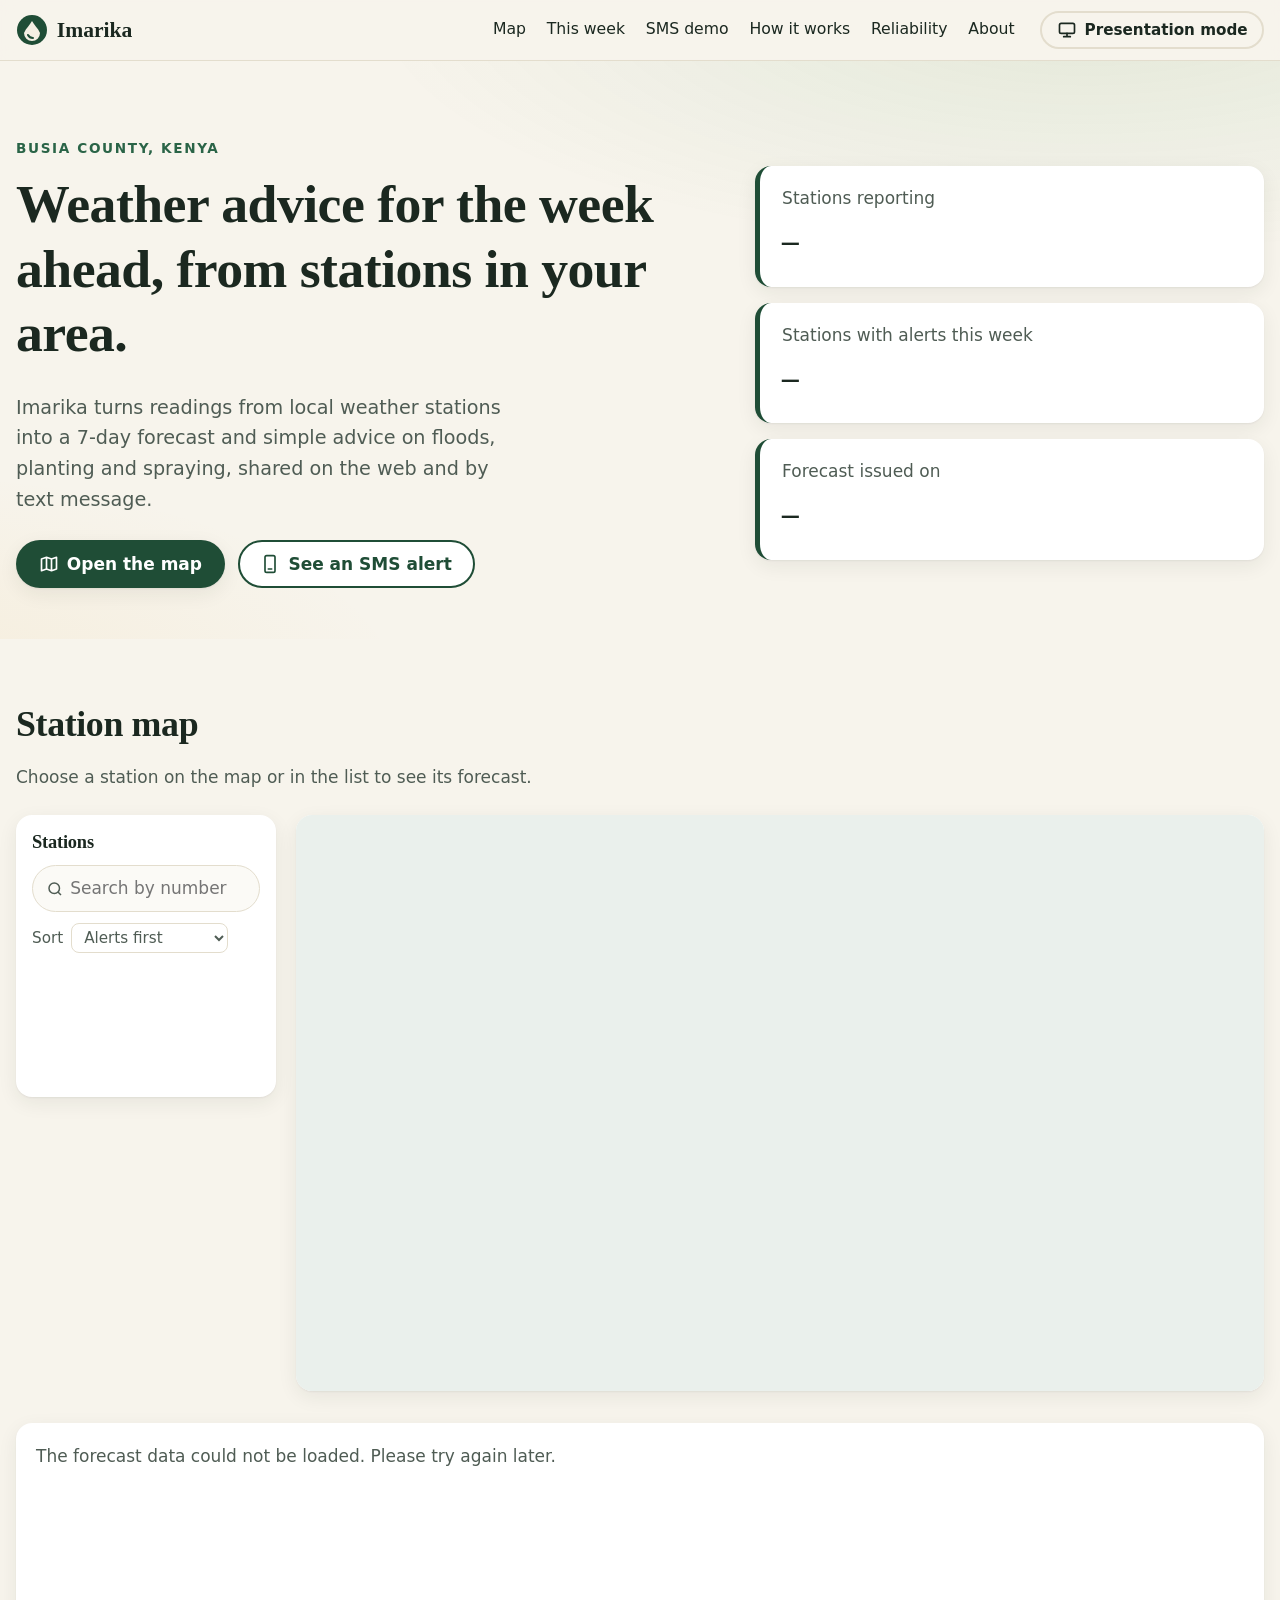
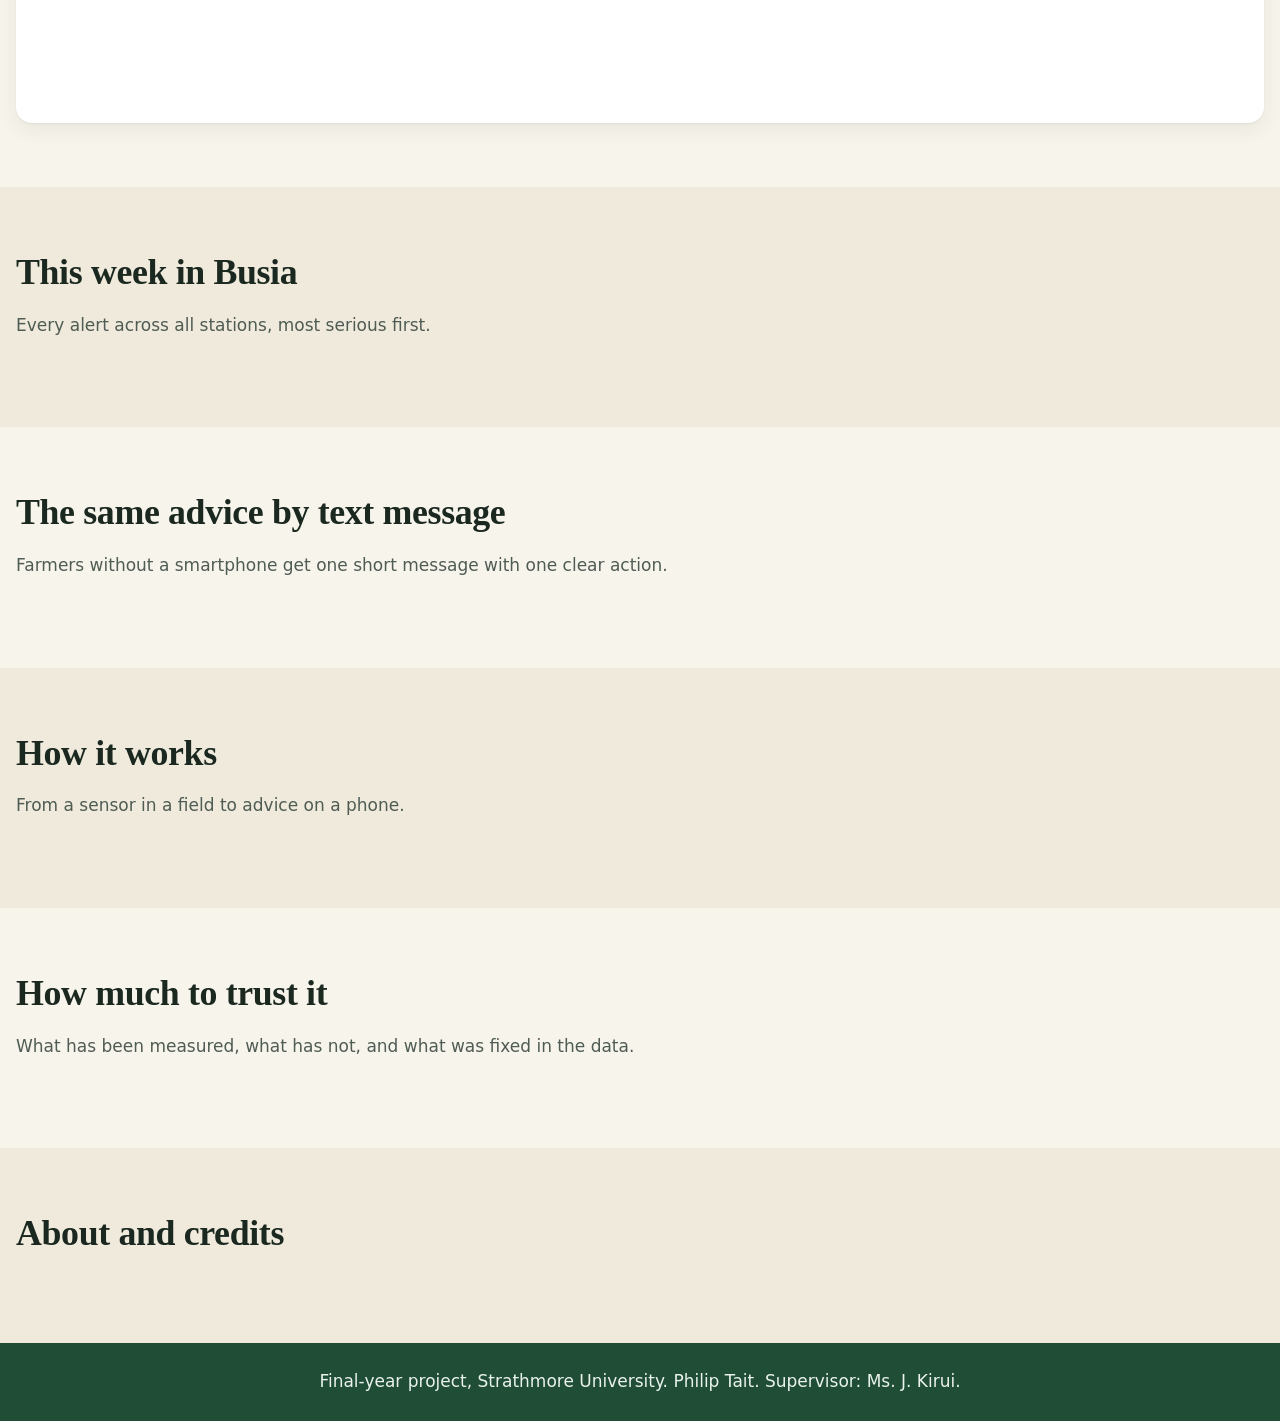
==== web/index.html @ 8b204ec7 "feat(web): add site data builder, station map and station panel Add scripts/build_site_data.py, whic" ====
<!doctype html>
<html lang="en">
<head>
  <meta charset="utf-8">
  <meta name="viewport" content="width=device-width, initial-scale=1">
  <title>Imarika | Weather advice for farmers in Busia County</title>
  <meta name="description" content="Seven-day weather advice for smallholder farmers in Busia County, Kenya, from local weather stations.">
  <meta name="theme-color" content="#1F4D36">
  <link rel="manifest" href="manifest.webmanifest">
  <link rel="icon" href="icons/icon-192.png" type="image/png">
  <link rel="apple-touch-icon" href="icons/icon-192.png">
  <link rel="preload" href="fonts/inter-latin-400-normal.woff2" as="font" type="font/woff2" crossorigin>
  <link rel="preload" href="fonts/fraunces-latin-600-normal.woff2" as="font" type="font/woff2" crossorigin>
  <link rel="stylesheet" href="vendor/leaflet/leaflet.css">
  <link rel="stylesheet" href="css/styles.css">
</head>
<body>
  <a class="skip" href="#map-section">Skip to the map</a>
  <div id="synthetic-banner" class="banner banner-synthetic" role="alert" hidden>SYNTHETIC PREVIEW DATA - NOT REAL FORECASTS</div>
  <div id="offline-banner" class="banner banner-offline" role="status" hidden></div>

  <header class="site-header">
    <div class="wrap header-inner">
      <a class="brand" href="#top" aria-label="Imarika, back to top">
        <svg class="brand-mark" viewBox="0 0 32 32" aria-hidden="true"><circle cx="16" cy="16" r="15" fill="#1F4D36"/><path d="M8 19c2-5 6-8 8-12 2 4 6 7 8 12a8 8 0 0 1-16 0z" fill="#F4EFE3"/><path d="M12 21c1 2 3 3 5 3" stroke="#1F4D36" stroke-width="2" fill="none" stroke-linecap="round"/></svg>
        <span>Imarika</span>
      </a>
      <nav class="site-nav secondary" aria-label="Sections">
        <a href="#map-section">Map</a>
        <a href="#week">This week</a>
        <a href="#sms">SMS demo</a>
        <a href="#how">How it works</a>
        <a href="#trust">Reliability</a>
        <a href="#about">About</a>
      </nav>
      <button id="present-toggle" class="btn btn-ghost btn-small" type="button" aria-pressed="false">
        <svg viewBox="0 0 24 24" aria-hidden="true"><rect x="3" y="4" width="18" height="12" rx="2"/><path d="M12 16v4M8 20h8"/></svg>
        <span>Presentation mode</span>
      </button>
    </div>
  </header>

  <main id="top">
    <!-- 1. Hero -->
    <section class="hero" aria-labelledby="hero-title">
      <div class="wrap hero-inner">
        <div class="hero-copy fade-in">
          <p class="eyebrow">Busia County, Kenya</p>
          <h1 id="hero-title">Weather advice for the week ahead, from stations in your area.</h1>
          <p class="lead">Imarika turns readings from local weather stations into a 7-day forecast and simple advice on floods, planting and spraying, shared on the web and by text message.</p>
          <div class="hero-actions">
            <a class="btn btn-primary" href="#map-section">
              <svg viewBox="0 0 24 24" aria-hidden="true"><path d="M9 4 3 6v14l6-2 6 2 6-2V4l-6 2-6-2zM9 4v14M15 6v14"/></svg>
              Open the map</a>
            <a class="btn btn-secondary" href="#sms">
              <svg viewBox="0 0 24 24" aria-hidden="true"><rect x="6" y="2" width="12" height="20" rx="2"/><path d="M10 18h4"/></svg>
              See an SMS alert</a>
          </div>
        </div>
        <dl class="hero-stats fade-in" aria-label="This week at a glance">
          <div class="stat"><dt>Stations reporting</dt><dd id="stat-reporting">–</dd></div>
          <div class="stat"><dt>Stations with alerts this week</dt><dd id="stat-alerts">–</dd></div>
          <div class="stat"><dt>Forecast issued on</dt><dd id="stat-issued">–</dd></div>
        </dl>
      </div>
    </section>

    <!-- 2. Map and station panel -->
    <section id="map-section" class="section" aria-labelledby="map-title">
      <div class="wrap">
        <div class="section-head">
          <h2 id="map-title">Station map</h2>
          <p id="issued-line" class="muted">Choose a station on the map or in the list to see its forecast.</p>
        </div>
        <div class="map-layout">
          <aside class="card station-list secondary-soft" aria-labelledby="list-title">
            <h3 id="list-title" class="card-title">Stations</h3>
            <label class="search">
              <span class="sr-only">Search stations by number or area</span>
              <svg viewBox="0 0 24 24" aria-hidden="true"><circle cx="11" cy="11" r="7"/><path d="m20 20-4-4"/></svg>
              <input id="station-search" type="search" placeholder="Search by number or area" autocomplete="off">
            </label>
            <div class="sort-row">
              <label for="station-sort">Sort</label>
              <select id="station-sort">
                <option value="alerts">Alerts first</option>
                <option value="name">Station number</option>
                <option value="area">Area</option>
              </select>
            </div>
            <ul id="station-items" class="station-items" aria-label="Station list"></ul>
          </aside>

          <div class="map-column">
            <div class="card map-card">
              <div id="map" class="map" role="region" aria-label="Map of Busia County with weather stations"></div>
              <p id="map-notice" class="map-notice" role="status" hidden></p>
            </div>
            <ul id="legend" class="legend" aria-label="Map key"></ul>
          </div>

          <article id="panel" class="card panel" aria-live="polite" aria-labelledby="panel-name">
            <p class="muted">Loading stations...</p>
          </article>
        </div>
      </div>
    </section>

    <!-- 3. This week -->
    <section id="week" class="section section-tint" aria-labelledby="week-title">
      <div class="wrap">
        <div class="section-head">
          <h2 id="week-title">This week in Busia</h2>
          <p class="muted">Every alert across all stations, most serious first.</p>
        </div>
        <div id="alert-cards" class="alert-grid"></div>
      </div>
    </section>

    <!-- 4. SMS demo -->
    <section id="sms" class="section" aria-labelledby="sms-title">
      <div class="wrap">
        <div class="section-head">
          <h2 id="sms-title">The same advice by text message</h2>
          <p class="muted">Farmers without a smartphone get one short message with one clear action.</p>
        </div>
        <div id="sms-demo" class="sms-layout"></div>
      </div>
    </section>

    <!-- 5. How it works -->
    <section id="how" class="section section-tint" aria-labelledby="how-title">
      <div class="wrap">
        <div class="section-head">
          <h2 id="how-title">How it works</h2>
          <p class="muted">From a sensor in a field to advice on a phone.</p>
        </div>
        <ol id="pipeline" class="pipeline"></ol>
      </div>
    </section>

    <!-- 6. Trust -->
    <section id="trust" class="section" aria-labelledby="trust-title">
      <div class="wrap">
        <div class="section-head">
          <h2 id="trust-title">How much to trust it</h2>
          <p class="muted">What has been measured, what has not, and what was fixed in the data.</p>
        </div>
        <div id="trust-body" class="trust-grid"></div>
      </div>
    </section>

    <!-- 7. About -->
    <section id="about" class="section section-tint" aria-labelledby="about-title">
      <div class="wrap">
        <div class="section-head">
          <h2 id="about-title">About and credits</h2>
        </div>
        <div id="about-body" class="about-grid"></div>
      </div>
    </section>
  </main>

  <footer class="site-footer">
    <div class="wrap">
      <p>Final-year project, Strathmore University. Philip Tait. Supervisor: Ms. J. Kirui.</p>
    </div>
  </footer>

  <script src="vendor/leaflet/leaflet.js"></script>
  <script src="js/app.js"></script>
</body>
</html>
---- web/vendor/leaflet/leaflet.css ----
/* required styles */

.leaflet-pane,
.leaflet-tile,
.leaflet-marker-icon,
.leaflet-marker-shadow,
.leaflet-tile-container,
.leaflet-pane > svg,
.leaflet-pane > canvas,
.leaflet-zoom-box,
.leaflet-image-layer,
.leaflet-layer {
	position: absolute;
	left: 0;
	top: 0;
	}
.leaflet-container {
	overflow: hidden;
	}
.leaflet-tile,
.leaflet-marker-icon,
.leaflet-marker-shadow {
	-webkit-user-select: none;
	   -moz-user-select: none;
	        user-select: none;
	  -webkit-user-drag: none;
	}
/* Prevents IE11 from highlighting tiles in blue */
.leaflet-tile::selection {
	background: transparent;
}
/* Safari renders non-retina tile on retina better with this, but Chrome is worse */
.leaflet-safari .leaflet-tile {
	image-rendering: -webkit-optimize-contrast;
	}
/* hack that prevents hw layers "stretching" when loading new tiles */
.leaflet-safari .leaflet-tile-container {
	width: 1600px;
	height: 1600px;
	-webkit-transform-origin: 0 0;
	}
.leaflet-marker-icon,
.leaflet-marker-shadow {
	display: block;
	}
/* .leaflet-container svg: reset svg max-width decleration shipped in Joomla! (joomla.org) 3.x */
/* .leaflet-container img: map is broken in FF if you have max-width: 100% on tiles */
.leaflet-container .leaflet-overlay-pane svg {
	max-width: none !important;
	max-height: none !important;
	}
.leaflet-container .leaflet-marker-pane img,
.leaflet-container .leaflet-shadow-pane img,
.leaflet-container .leaflet-tile-pane img,
.leaflet-container img.leaflet-image-layer,
.leaflet-container .leaflet-tile {
	max-width: none !important;
	max-height: none !important;
	width: auto;
	padding: 0;
	}

.leaflet-container img.leaflet-tile {
	/* See: https://bugs.chromium.org/p/chromium/issues/detail?id=600120 */
	mix-blend-mode: plus-lighter;
}

.leaflet-container.leaflet-touch-zoom {
	-ms-touch-action: pan-x pan-y;
	touch-action: pan-x pan-y;
	}
.leaflet-container.leaflet-touch-drag {
	-ms-touch-action: pinch-zoom;
	/* Fallback for FF which doesn't support pinch-zoom */
	touch-action: none;
	touch-action: pinch-zoom;
}
.leaflet-container.leaflet-touch-drag.leaflet-touch-zoom {
	-ms-touch-action: none;
	touch-action: none;
}
.leaflet-container {
	-webkit-tap-highlight-color: transparent;
}
.leaflet-container a {
	-webkit-tap-highlight-color: rgba(51, 181, 229, 0.4);
}
.leaflet-tile {
	filter: inherit;
	visibility: hidden;
	}
.leaflet-tile-loaded {
	visibility: inherit;
	}
.leaflet-zoom-box {
	width: 0;
	height: 0;
	-moz-box-sizing: border-box;
	     box-sizing: border-box;
	z-index: 800;
	}
/* workaround for https://bugzilla.mozilla.org/show_bug.cgi?id=888319 */
.leaflet-overlay-pane svg {
	-moz-user-select: none;
	}

.leaflet-pane         { z-index: 400; }

.leaflet-tile-pane    { z-index: 200; }
.leaflet-overlay-pane { z-index: 400; }
.leaflet-shadow-pane  { z-index: 500; }
.leaflet-marker-pane  { z-index: 600; }
.leaflet-tooltip-pane   { z-index: 650; }
.leaflet-popup-pane   { z-index: 700; }

.leaflet-map-pane canvas { z-index: 100; }
.leaflet-map-pane svg    { z-index: 200; }

.leaflet-vml-shape {
	width: 1px;
	height: 1px;
	}
.lvml {
	behavior: url(#default#VML);
	display: inline-block;
	position: absolute;
	}


/* control positioning */

.leaflet-control {
	position: relative;
	z-index: 800;
	pointer-events: visiblePainted; /* IE 9-10 doesn't have auto */
	pointer-events: auto;
	}
.leaflet-top,
.leaflet-bottom {
	position: absolute;
	z-index: 1000;
	pointer-events: none;
	}
.leaflet-top {
	top: 0;
	}
.leaflet-right {
	right: 0;
	}
.leaflet-bottom {
	bottom: 0;
	}
.leaflet-left {
	left: 0;
	}
.leaflet-control {
	float: left;
	clear: both;
	}
.leaflet-right .leaflet-control {
	float: right;
	}
.leaflet-top .leaflet-control {
	margin-top: 10px;
	}
.leaflet-bottom .leaflet-control {
	margin-bottom: 10px;
	}
.leaflet-left .leaflet-control {
	margin-left: 10px;
	}
.leaflet-right .leaflet-control {
	margin-right: 10px;
	}


/* zoom and fade animations */

.leaflet-fade-anim .leaflet-popup {
	opacity: 0;
	-webkit-transition: opacity 0.2s linear;
	   -moz-transition: opacity 0.2s linear;
	        transition: opacity 0.2s linear;
	}
.leaflet-fade-anim .leaflet-map-pane .leaflet-popup {
	opacity: 1;
	}
.leaflet-zoom-animated {
	-webkit-transform-origin: 0 0;
	    -ms-transform-origin: 0 0;
	        transform-origin: 0 0;
	}
svg.leaflet-zoom-animated {
	will-change: transform;
}

.leaflet-zoom-anim .leaflet-zoom-animated {
	-webkit-transition: -webkit-transform 0.25s cubic-bezier(0,0,0.25,1);
	   -moz-transition:    -moz-transform 0.25s cubic-bezier(0,0,0.25,1);
	        transition:         transform 0.25s cubic-bezier(0,0,0.25,1);
	}
.leaflet-zoom-anim .leaflet-tile,
.leaflet-pan-anim .leaflet-tile {
	-webkit-transition: none;
	   -moz-transition: none;
	        transition: none;
	}

.leaflet-zoom-anim .leaflet-zoom-hide {
	visibility: hidden;
	}


/* cursors */

.leaflet-interactive {
	cursor: pointer;
	}
.leaflet-grab {
	cursor: -webkit-grab;
	cursor:    -moz-grab;
	cursor:         grab;
	}
.leaflet-crosshair,
.leaflet-crosshair .leaflet-interactive {
	cursor: crosshair;
	}
.leaflet-popup-pane,
.leaflet-control {
	cursor: auto;
	}
.leaflet-dragging .leaflet-grab,
.leaflet-dragging .leaflet-grab .leaflet-interactive,
.leaflet-dragging .leaflet-marker-draggable {
	cursor: move;
	cursor: -webkit-grabbing;
	cursor:    -moz-grabbing;
	cursor:         grabbing;
	}

/* marker & overlays interactivity */
.leaflet-marker-icon,
.leaflet-marker-shadow,
.leaflet-image-layer,
.leaflet-pane > svg path,
.leaflet-tile-container {
	pointer-events: none;
	}

.leaflet-marker-icon.leaflet-interactive,
.leaflet-image-layer.leaflet-interactive,
.leaflet-pane > svg path.leaflet-interactive,
svg.leaflet-image-layer.leaflet-interactive path {
	pointer-events: visiblePainted; /* IE 9-10 doesn't have auto */
	pointer-events: auto;
	}

/* visual tweaks */

.leaflet-container {
	background: #ddd;
	outline-offset: 1px;
	}
.leaflet-container a {
	color: #0078A8;
	}
.leaflet-zoom-box {
	border: 2px dotted #38f;
	background: rgba(255,255,255,0.5);
	}


/* general typography */
.leaflet-container {
	font-family: "Helvetica Neue", Arial, Helvetica, sans-serif;
	font-size: 12px;
	font-size: 0.75rem;
	line-height: 1.5;
	}


/* general toolbar styles */

.leaflet-bar {
	box-shadow: 0 1px 5px rgba(0,0,0,0.65);
	border-radius: 4px;
	}
.leaflet-bar a {
	background-color: #fff;
	border-bottom: 1px solid #ccc;
	width: 26px;
	height: 26px;
	line-height: 26px;
	display: block;
	text-align: center;
	text-decoration: none;
	color: black;
	}
.leaflet-bar a,
.leaflet-control-layers-toggle {
	background-position: 50% 50%;
	background-repeat: no-repeat;
	display: block;
	}
.leaflet-bar a:hover,
.leaflet-bar a:focus {
	background-color: #f4f4f4;
	}
.leaflet-bar a:first-child {
	border-top-left-radius: 4px;
	border-top-right-radius: 4px;
	}
.leaflet-bar a:last-child {
	border-bottom-left-radius: 4px;
	border-bottom-right-radius: 4px;
	border-bottom: none;
	}
.leaflet-bar a.leaflet-disabled {
	cursor: default;
	background-color: #f4f4f4;
	color: #bbb;
	}

.leaflet-touch .leaflet-bar a {
	width: 30px;
	height: 30px;
	line-height: 30px;
	}
.leaflet-touch .leaflet-bar a:first-child {
	border-top-left-radius: 2px;
	border-top-right-radius: 2px;
	}
.leaflet-touch .leaflet-bar a:last-child {
	border-bottom-left-radius: 2px;
	border-bottom-right-radius: 2px;
	}

/* zoom control */

.leaflet-control-zoom-in,
.leaflet-control-zoom-out {
	font: bold 18px 'Lucida Console', Monaco, monospace;
	text-indent: 1px;
	}

.leaflet-touch .leaflet-control-zoom-in, .leaflet-touch .leaflet-control-zoom-out  {
	font-size: 22px;
	}


/* layers control */

.leaflet-control-layers {
	box-shadow: 0 1px 5px rgba(0,0,0,0.4);
	background: #fff;
	border-radius: 5px;
	}
.leaflet-control-layers-toggle {
	background-image: url(images/layers.png);
	width: 36px;
	height: 36px;
	}
.leaflet-retina .leaflet-control-layers-toggle {
	background-image: url(images/layers-2x.png);
	background-size: 26px 26px;
	}
.leaflet-touch .leaflet-control-layers-toggle {
	width: 44px;
	height: 44px;
	}
.leaflet-control-layers .leaflet-control-layers-list,
.leaflet-control-layers-expanded .leaflet-control-layers-toggle {
	display: none;
	}
.leaflet-control-layers-expanded .leaflet-control-layers-list {
	display: block;
	position: relative;
	}
.leaflet-control-layers-expanded {
	padding: 6px 10px 6px 6px;
	color: #333;
	background: #fff;
	}
.leaflet-control-layers-scrollbar {
	overflow-y: scroll;
	overflow-x: hidden;
	padding-right: 5px;
	}
.leaflet-control-layers-selector {
	margin-top: 2px;
	position: relative;
	top: 1px;
	}
.leaflet-control-layers label {
	display: block;
	font-size: 13px;
	font-size: 1.08333em;
	}
.leaflet-control-layers-separator {
	height: 0;
	border-top: 1px solid #ddd;
	margin: 5px -10px 5px -6px;
	}

/* Default icon URLs */
.leaflet-default-icon-path { /* used only in path-guessing heuristic, see L.Icon.Default */
	background-image: url(images/marker-icon.png);
	}


/* attribution and scale controls */

.leaflet-container .leaflet-control-attribution {
	background: #fff;
	background: rgba(255, 255, 255, 0.8);
	margin: 0;
	}
.leaflet-control-attribution,
.leaflet-control-scale-line {
	padding: 0 5px;
	color: #333;
	line-height: 1.4;
	}
.leaflet-control-attribution a {
	text-decoration: none;
	}
.leaflet-control-attribution a:hover,
.leaflet-control-attribution a:focus {
	text-decoration: underline;
	}
.leaflet-attribution-flag {
	display: inline !important;
	vertical-align: baseline !important;
	width: 1em;
	height: 0.6669em;
	}
.leaflet-left .leaflet-control-scale {
	margin-left: 5px;
	}
.leaflet-bottom .leaflet-control-scale {
	margin-bottom: 5px;
	}
.leaflet-control-scale-line {
	border: 2px solid #777;
	border-top: none;
	line-height: 1.1;
	padding: 2px 5px 1px;
	white-space: nowrap;
	-moz-box-sizing: border-box;
	     box-sizing: border-box;
	background: rgba(255, 255, 255, 0.8);
	text-shadow: 1px 1px #fff;
	}
.leaflet-control-scale-line:not(:first-child) {
	border-top: 2px solid #777;
	border-bottom: none;
	margin-top: -2px;
	}
.leaflet-control-scale-line:not(:first-child):not(:last-child) {
	border-bottom: 2px solid #777;
	}

.leaflet-touch .leaflet-control-attribution,
.leaflet-touch .leaflet-control-layers,
.leaflet-touch .leaflet-bar {
	box-shadow: none;
	}
.leaflet-touch .leaflet-control-layers,
.leaflet-touch .leaflet-bar {
	border: 2px solid rgba(0,0,0,0.2);
	background-clip: padding-box;
	}


/* popup */

.leaflet-popup {
	position: absolute;
	text-align: center;
	margin-bottom: 20px;
	}
.leaflet-popup-content-wrapper {
	padding: 1px;
	text-align: left;
	border-radius: 12px;
	}
.leaflet-popup-content {
	margin: 13px 24px 13px 20px;
	line-height: 1.3;
	font-size: 13px;
	font-size: 1.08333em;
	min-height: 1px;
	}
.leaflet-popup-content p {
	margin: 17px 0;
	margin: 1.3em 0;
	}
.leaflet-popup-tip-container {
	width: 40px;
	height: 20px;
	position: absolute;
	left: 50%;
	margin-top: -1px;
	margin-left: -20px;
	overflow: hidden;
	pointer-events: none;
	}
.leaflet-popup-tip {
	width: 17px;
	height: 17px;
	padding: 1px;

	margin: -10px auto 0;
	pointer-events: auto;

	-webkit-transform: rotate(45deg);
	   -moz-transform: rotate(45deg);
	    -ms-transform: rotate(45deg);
	        transform: rotate(45deg);
	}
.leaflet-popup-content-wrapper,
.leaflet-popup-tip {
	background: white;
	color: #333;
	box-shadow: 0 3px 14px rgba(0,0,0,0.4);
	}
.leaflet-container a.leaflet-popup-close-button {
	position: absolute;
	top: 0;
	right: 0;
	border: none;
	text-align: center;
	width: 24px;
	height: 24px;
	font: 16px/24px Tahoma, Verdana, sans-serif;
	color: #757575;
	text-decoration: none;
	background: transparent;
	}
.leaflet-container a.leaflet-popup-close-button:hover,
.leaflet-container a.leaflet-popup-close-button:focus {
	color: #585858;
	}
.leaflet-popup-scrolled {
	overflow: auto;
	}

.leaflet-oldie .leaflet-popup-content-wrapper {
	-ms-zoom: 1;
	}
.leaflet-oldie .leaflet-popup-tip {
	width: 24px;
	margin: 0 auto;

	-ms-filter: "progid:DXImageTransform.Microsoft.Matrix(M11=0.70710678, M12=0.70710678, M21=-0.70710678, M22=0.70710678)";
	filter: progid:DXImageTransform.Microsoft.Matrix(M11=0.70710678, M12=0.70710678, M21=-0.70710678, M22=0.70710678);
	}

.leaflet-oldie .leaflet-control-zoom,
.leaflet-oldie .leaflet-control-layers,
.leaflet-oldie .leaflet-popup-content-wrapper,
.leaflet-oldie .leaflet-popup-tip {
	border: 1px solid #999;
	}


/* div icon */

.leaflet-div-icon {
	background: #fff;
	border: 1px solid #666;
	}


/* Tooltip */
/* Base styles for the element that has a tooltip */
.leaflet-tooltip {
	position: absolute;
	padding: 6px;
	background-color: #fff;
	border: 1px solid #fff;
	border-radius: 3px;
	color: #222;
	white-space: nowrap;
	-webkit-user-select: none;
	-moz-user-select: none;
	-ms-user-select: none;
	user-select: none;
	pointer-events: none;
	box-shadow: 0 1px 3px rgba(0,0,0,0.4);
	}
.leaflet-tooltip.leaflet-interactive {
	cursor: pointer;
	pointer-events: auto;
	}
.leaflet-tooltip-top:before,
.leaflet-tooltip-bottom:before,
.leaflet-tooltip-left:before,
.leaflet-tooltip-right:before {
	position: absolute;
	pointer-events: none;
	border: 6px solid transparent;
	background: transparent;
	content: "";
	}

/* Directions */

.leaflet-tooltip-bottom {
	margin-top: 6px;
}
.leaflet-tooltip-top {
	margin-top: -6px;
}
.leaflet-tooltip-bottom:before,
.leaflet-tooltip-top:before {
	left: 50%;
	margin-left: -6px;
	}
.leaflet-tooltip-top:before {
	bottom: 0;
	margin-bottom: -12px;
	border-top-color: #fff;
	}
.leaflet-tooltip-bottom:before {
	top: 0;
	margin-top: -12px;
	margin-left: -6px;
	border-bottom-color: #fff;
	}
.leaflet-tooltip-left {
	margin-left: -6px;
}
.leaflet-tooltip-right {
	margin-left: 6px;
}
.leaflet-tooltip-left:before,
.leaflet-tooltip-right:before {
	top: 50%;
	margin-top: -6px;
	}
.leaflet-tooltip-left:before {
	right: 0;
	margin-right: -12px;
	border-left-color: #fff;
	}
.leaflet-tooltip-right:before {
	left: 0;
	margin-left: -12px;
	border-right-color: #fff;
	}

/* Printing */

@media print {
	/* Prevent printers from removing background-images of controls. */
	.leaflet-control {
		-webkit-print-color-adjust: exact;
		print-color-adjust: exact;
		}
	}
---- web/css/styles.css ----
/* Imarika showcase site. No build step. */

@font-face { font-family: "Inter"; font-weight: 400; font-style: normal; font-display: swap; src: url("../fonts/inter-latin-400-normal.woff2") format("woff2"); }
@font-face { font-family: "Inter"; font-weight: 500; font-style: normal; font-display: swap; src: url("../fonts/inter-latin-500-normal.woff2") format("woff2"); }
@font-face { font-family: "Inter"; font-weight: 600; font-style: normal; font-display: swap; src: url("../fonts/inter-latin-600-normal.woff2") format("woff2"); }
@font-face { font-family: "Inter"; font-weight: 700; font-style: normal; font-display: swap; src: url("../fonts/inter-latin-700-normal.woff2") format("woff2"); }
@font-face { font-family: "Fraunces"; font-weight: 600; font-style: normal; font-display: swap; src: url("../fonts/fraunces-latin-600-normal.woff2") format("woff2"); }
@font-face { font-family: "Fraunces"; font-weight: 700; font-style: normal; font-display: swap; src: url("../fonts/fraunces-latin-700-normal.woff2") format("woff2"); }

:root {
  --bg: #F7F4EC;
  --bg-tint: #EFEADC;
  --card: #FFFFFF;
  --ink: #1B2820;
  --muted: #4F5C54;
  --line: #E3DDCD;
  --green: #1F4D36;
  --green-600: #2A6447;
  --green-50: #E7F0E9;
  --warning: #C62828;
  --warning-bg: #FDECEA;
  --watch: #B76E00;          /* amber, darkened for text contrast */
  --watch-fill: #E59A12;
  --watch-bg: #FFF4DE;
  --planting: #2E7D32;
  --planting-bg: #E8F3E8;
  --delay: #1565C0;
  --delay-bg: #E6F0FB;
  --none: #50708F;
  --none-bg: #EEF2F6;
  --offline: #767B78;
  --offline-bg: #F0F0EE;
  --radius: 16px;
  --radius-sm: 10px;
  --shadow: 0 1px 2px rgba(27, 40, 32, .06), 0 6px 20px rgba(27, 40, 32, .07);
  --shadow-lg: 0 2px 6px rgba(27, 40, 32, .08), 0 18px 40px rgba(27, 40, 32, .12);
  --font-display: "Fraunces", Georgia, "Times New Roman", serif;
  --font-text: "Inter", system-ui, -apple-system, "Segoe UI", Roboto, Arial, sans-serif;
  --header-h: 60px;
  --focus: 0 0 0 3px #FFFFFF, 0 0 0 6px #1F4D36;
}

* { box-sizing: border-box; }
html { scroll-behavior: smooth; scroll-padding-top: calc(var(--header-h) + 16px); font-size: 100%; }
body {
  margin: 0; background: var(--bg); color: var(--ink);
  font-family: var(--font-text); font-size: 1.0625rem; line-height: 1.6;
  -webkit-font-smoothing: antialiased; text-rendering: optimizeLegibility;
}
h1, h2, h3, h4 { font-family: var(--font-display); font-weight: 600; line-height: 1.2; margin: 0 0 .5em; letter-spacing: -.01em; }
h1 { font-size: clamp(2rem, 4.2vw, 3.4rem); }
h2 { font-size: clamp(1.6rem, 2.8vw, 2.3rem); }
h3 { font-size: 1.3rem; }
p { margin: 0 0 1em; }
a { color: var(--green-600); }
img, svg { max-width: 100%; }
button, input, select { font: inherit; color: inherit; }
:focus-visible { outline: none; box-shadow: var(--focus); border-radius: 6px; }

.wrap { width: min(1360px, 100% - 2rem); margin-inline: auto; }
.muted { color: var(--muted); }
.small { font-size: .9rem; }
.sr-only { position: absolute; width: 1px; height: 1px; overflow: hidden; clip: rect(0 0 0 0); white-space: nowrap; }
.skip { position: absolute; left: -999px; top: 8px; background: var(--green); color: #fff; padding: .5rem 1rem; border-radius: 8px; z-index: 2000; }
.skip:focus { left: 8px; }

/* Banners */
.banner { text-align: center; font-weight: 700; padding: .55rem 1rem; letter-spacing: .02em; }
.banner-synthetic { background: #B3261E; color: #fff; }
.banner-offline { background: #FFF4DE; color: #5C3B00; font-weight: 600; border-bottom: 1px solid #F0D9A8; }

/* Header */
.site-header { position: sticky; top: 0; z-index: 1000; background: rgba(247, 244, 236, .92); backdrop-filter: blur(8px); border-bottom: 1px solid var(--line); }
.header-inner { height: var(--header-h); display: flex; align-items: center; gap: 1.5rem; }
.brand { display: flex; align-items: center; gap: .55rem; text-decoration: none; color: var(--ink); font-family: var(--font-display); font-weight: 700; font-size: 1.35rem; }
.brand-mark { width: 32px; height: 32px; }
.site-nav { display: flex; gap: 1.1rem; margin-left: auto; }
.site-nav a { color: var(--ink); text-decoration: none; font-weight: 500; font-size: .98rem; padding: .25rem .1rem; border-bottom: 2px solid transparent; }
.site-nav a:hover { border-bottom-color: var(--green-600); }
#present-toggle { margin-left: auto; }
.site-nav + #present-toggle { margin-left: 0; }

/* Buttons */
.btn { display: inline-flex; align-items: center; gap: .5rem; border-radius: 999px; padding: .75rem 1.3rem; font-weight: 600; text-decoration: none; border: 2px solid transparent; cursor: pointer; transition: background .15s, transform .15s, box-shadow .15s; line-height: 1.2; }
.btn svg { width: 20px; height: 20px; fill: none; stroke: currentColor; stroke-width: 2; stroke-linecap: round; stroke-linejoin: round; }
.btn-primary { background: var(--green); color: #fff; box-shadow: var(--shadow); }
.btn-primary:hover { background: var(--green-600); transform: translateY(-1px); }
.btn-secondary { background: #fff; color: var(--green); border-color: var(--green); }
.btn-secondary:hover { background: var(--green-50); }
.btn-ghost { background: transparent; color: var(--ink); border-color: var(--line); }
.btn-ghost:hover, .btn-ghost[aria-pressed="true"] { background: var(--green); color: #fff; border-color: var(--green); }
.btn-small { padding: .45rem .9rem; font-size: .95rem; }
.btn[disabled] { opacity: .55; cursor: not-allowed; transform: none; }

/* Hero */
.hero { padding: clamp(2.5rem, 6vw, 5rem) 0 clamp(2rem, 4vw, 3.5rem); background:
  radial-gradient(1200px 420px at 85% -10%, rgba(46, 125, 50, .10), transparent 60%),
  radial-gradient(900px 380px at -10% 110%, rgba(229, 154, 18, .08), transparent 60%); }
.hero-inner { display: grid; grid-template-columns: 1.35fr 1fr; gap: clamp(1.5rem, 4vw, 4rem); align-items: center; }
.eyebrow { text-transform: uppercase; letter-spacing: .12em; font-weight: 700; font-size: .85rem; color: var(--green-600); margin-bottom: .8rem; }
.lead { font-size: clamp(1.1rem, 1.5vw, 1.3rem); color: var(--muted); max-width: 40ch; }
.hero-actions { display: flex; flex-wrap: wrap; gap: .8rem; margin-top: 1.5rem; }
.hero-stats { display: grid; gap: 1rem; margin: 0; }
.stat { background: var(--card); border-radius: var(--radius); padding: 1.2rem 1.4rem; box-shadow: var(--shadow); border-left: 5px solid var(--green); }
.stat dt { color: var(--muted); font-weight: 500; }
.stat dd { margin: .1rem 0 0; font-family: var(--font-display); font-size: clamp(1.6rem, 2.6vw, 2.2rem); font-weight: 700; color: var(--ink); }

/* Sections */
.section { padding: clamp(2.5rem, 5vw, 4.5rem) 0; }
.section-tint { background: var(--bg-tint); }
.section-head { margin-bottom: 1.5rem; max-width: 70ch; }
.card { background: var(--card); border-radius: var(--radius); box-shadow: var(--shadow); }
.card-title { font-size: 1.15rem; margin-bottom: .75rem; }

/* Map layout */
.map-layout { display: grid; grid-template-columns: 280px minmax(0, 1fr) 420px; gap: 1.25rem; align-items: start; }
.map-column { display: flex; flex-direction: column; gap: .75rem; min-width: 0; }
.map-card { overflow: hidden; position: relative; }
.map { height: clamp(420px, 64vh, 680px); background: #EAF0EC; }
.map.offline-map { background: #F1F4F2; }
.map-notice { position: absolute; left: 12px; right: 12px; bottom: 12px; margin: 0; z-index: 500; background: #FFF4DE; color: #5C3B00; border: 1px solid #F0D9A8; border-radius: var(--radius-sm); padding: .5rem .8rem; font-weight: 600; font-size: .95rem; }
.legend { list-style: none; margin: 0; padding: 0; display: flex; flex-wrap: wrap; gap: .5rem 1rem; }
.legend li { display: flex; align-items: center; gap: .45rem; font-size: .95rem; font-weight: 500; }

/* Status dot and marker */
.dot { width: 18px; height: 18px; border-radius: 50%; display: inline-grid; place-items: center; flex: none; border: 2px solid #fff; box-shadow: 0 0 0 1px rgba(0,0,0,.15); }
.dot svg { width: 10px; height: 10px; fill: none; stroke: #fff; stroke-width: 3; stroke-linecap: round; }
.s-warning { --c: var(--warning); --cbg: var(--warning-bg); }
.s-watch { --c: var(--watch); --cbg: var(--watch-bg); }
.s-planting { --c: var(--planting); --cbg: var(--planting-bg); }
.s-delay { --c: var(--delay); --cbg: var(--delay-bg); }
.s-none { --c: var(--none); --cbg: var(--none-bg); }
.s-offline { --c: var(--offline); --cbg: var(--offline-bg); }
.dot.s-watch, .marker.s-watch .marker-core { background: var(--watch-fill); }
.dot { background: var(--c); }

.marker { position: relative; width: 36px; height: 36px; display: grid; place-items: center; }
.marker-core { width: 30px; height: 30px; border-radius: 50%; background: var(--c); border: 3px solid #fff; box-shadow: 0 2px 6px rgba(0,0,0,.35); display: grid; place-items: center; transition: transform .15s; }
.marker-core svg { width: 14px; height: 14px; fill: none; stroke: #fff; stroke-width: 3; stroke-linecap: round; stroke-linejoin: round; }
.marker.s-offline .marker-core { background: #fff; border-color: var(--offline); }
.marker.s-offline .marker-core svg { stroke: var(--offline); }
.leaflet-marker-icon:hover .marker-core, .leaflet-marker-icon:focus-visible .marker-core, .marker.selected .marker-core { transform: scale(1.18); }
.marker.selected .marker-core { box-shadow: 0 0 0 4px rgba(31, 77, 54, .35), 0 2px 6px rgba(0,0,0,.35); }
.marker.pulse::before { content: ""; position: absolute; inset: 0; border-radius: 50%; background: var(--c); opacity: .35; animation: pulse 2.2s ease-out infinite; }
.marker.s-watch.pulse::before { background: var(--watch-fill); }
@keyframes pulse { 0% { transform: scale(.8); opacity: .45; } 100% { transform: scale(2.1); opacity: 0; } }
.leaflet-marker-icon.leaflet-div-icon { background: transparent; border: 0; }
.leaflet-container { font-family: var(--font-text); }
.leaflet-container a { color: var(--green-600); }
.leaflet-control-attribution { font-size: .75rem; }

/* Locator inset */
.locator { background: rgba(255,255,255,.95); border-radius: var(--radius-sm); box-shadow: var(--shadow); padding: 6px 6px 2px; text-align: center; }
.locator svg { width: 104px; height: 120px; display: block; }
.locator span { font-size: .72rem; color: var(--muted); font-weight: 600; }

/* Station list */
.station-list { padding: 1rem; position: sticky; top: calc(var(--header-h) + 12px); max-height: calc(100vh - var(--header-h) - 24px); display: flex; flex-direction: column; }
.search { display: flex; align-items: center; gap: .4rem; border: 1px solid var(--line); border-radius: 999px; padding: .35rem .8rem; background: #FBFAF6; }
.search svg { width: 18px; height: 18px; fill: none; stroke: var(--muted); stroke-width: 2; flex: none; }
.search input { border: 0; background: transparent; width: 100%; padding: .2rem 0; outline: none; }
.search:focus-within { box-shadow: var(--focus); }
.sort-row { display: flex; align-items: center; gap: .5rem; margin: .7rem 0 .5rem; font-size: .95rem; color: var(--muted); }
.sort-row select { border: 1px solid var(--line); border-radius: 8px; padding: .25rem .5rem; background: #fff; }
.station-items { list-style: none; margin: 0; padding: 0; overflow-y: auto; flex: 1; min-height: 120px; }
.station-items button { width: 100%; display: flex; align-items: center; gap: .65rem; text-align: left; background: transparent; border: 0; border-radius: var(--radius-sm); padding: .55rem .6rem; cursor: pointer; }
.station-items button:hover { background: #F4F1E8; }
.station-items button[aria-current="true"] { background: var(--green-50); }
.station-items .item-text { display: flex; flex-direction: column; line-height: 1.3; min-width: 0; }
.station-items .item-name { font-weight: 600; }
.station-items .item-status { font-size: .88rem; color: var(--muted); }
.empty { color: var(--muted); padding: .5rem; }

/* Panel */
.panel { padding: 0; overflow: hidden; min-height: 300px; }
.panel > .muted { padding: 1.25rem; }
.panel-head { padding: 1.1rem 1.25rem; background: var(--cbg); border-top: 6px solid var(--c); }
.panel-head .status-label { display: flex; align-items: center; gap: .5rem; font-weight: 700; color: var(--c); text-transform: uppercase; letter-spacing: .06em; font-size: .82rem; }
.panel-head h3 { font-size: 1.55rem; margin: .25rem 0 .1rem; }
.panel-head .where { color: var(--muted); margin: 0; }
.panel-body { padding: 1.1rem 1.25rem 1.25rem; display: grid; gap: 1.1rem; }
.label { text-transform: uppercase; letter-spacing: .08em; font-size: .78rem; font-weight: 700; color: var(--muted); margin: 0 0 .35rem; }
.todo { font-size: 1.2rem; font-weight: 600; line-height: 1.45; margin: 0; }
.days { display: grid; grid-template-columns: repeat(7, minmax(0, 1fr)); gap: .35rem; }
.day { border: 1px solid var(--line); border-radius: var(--radius-sm); padding: .45rem .2rem; text-align: center; display: flex; flex-direction: column; gap: .1rem; background: #fff; font-size: .9rem; line-height: 1.25; }
.day b { font-size: .95rem; }
.day .rain { font-weight: 700; font-size: 1rem; }
.day .temp { color: var(--muted); font-size: .82rem; }
.day.alert { border: 2px solid var(--c); background: var(--cbg); }
.day.alert.s-watch { border-color: var(--watch-fill); }
.day .flag { font-size: .7rem; font-weight: 700; color: var(--c); text-transform: uppercase; letter-spacing: .04em; }
.now { display: grid; grid-template-columns: repeat(4, minmax(0, 1fr)); gap: .5rem; }
.now div { background: #F7F5EF; border-radius: var(--radius-sm); padding: .5rem .6rem; font-size: .85rem; color: var(--muted); }
.now b { display: block; color: var(--ink); font-size: 1.15rem; }
.chart svg { width: 100%; height: auto; display: block; }
.chart .bar { transition: opacity .2s; }
details { border: 1px solid var(--line); border-radius: var(--radius-sm); background: #FCFBF7; }
details summary { cursor: pointer; padding: .7rem .9rem; font-weight: 600; list-style: none; display: flex; align-items: center; justify-content: space-between; }
details summary::-webkit-details-marker { display: none; }
details summary::after { content: ""; width: 9px; height: 9px; border-right: 2px solid var(--muted); border-bottom: 2px solid var(--muted); transform: rotate(45deg); transition: transform .2s; }
details[open] summary::after { transform: rotate(-135deg); }
details .details-body { padding: 0 .9rem .8rem; }
details ul { margin: 0; padding-left: 1.2rem; }
.panel-actions { display: flex; gap: .6rem; flex-wrap: wrap; }
.stopped { font-size: 1.1rem; }

/* Alerts grid */
.alert-grid { display: grid; grid-template-columns: repeat(auto-fill, minmax(290px, 1fr)); gap: 1rem; }
.alert-card { padding: 1.1rem 1.2rem; border-top: 6px solid var(--c); display: flex; flex-direction: column; gap: .5rem; }
.alert-card.s-watch { border-top-color: var(--watch-fill); }
.alert-card .tag { display: inline-flex; align-items: center; gap: .4rem; align-self: flex-start; background: var(--cbg); color: var(--c); font-weight: 700; font-size: .8rem; text-transform: uppercase; letter-spacing: .05em; padding: .2rem .6rem; border-radius: 999px; }
.alert-card h3 { margin: 0; font-size: 1.2rem; }
.alert-card .when { color: var(--muted); margin: 0; font-size: .95rem; }
.alert-card .action { margin: 0; flex: 1; }
.alert-card .btn { align-self: flex-start; }
.no-alerts { padding: 1.5rem; }

/* SMS demo */
.sms-layout { display: grid; grid-template-columns: minmax(0, 1fr) 360px; gap: clamp(1.5rem, 4vw, 4rem); align-items: start; }
.sms-controls { padding: 1.4rem; display: grid; gap: 1rem; }
.sandbox-note { display: flex; gap: .6rem; align-items: flex-start; background: var(--delay-bg); color: #0D3C73; border-radius: var(--radius-sm); padding: .7rem .9rem; font-weight: 600; margin: 0; }
.sandbox-note svg { width: 22px; height: 22px; flex: none; fill: none; stroke: currentColor; stroke-width: 2; }
.field { display: grid; gap: .35rem; }
.field label, .field legend { font-weight: 600; }
.field select, .field input[type="tel"] { border: 1px solid #CFC8B5; border-radius: var(--radius-sm); padding: .65rem .8rem; background: #fff; width: 100%; }
.field .hint { font-size: .9rem; color: var(--muted); }
.field .error { color: var(--warning); font-weight: 600; font-size: .95rem; }
fieldset.field { border: 0; padding: 0; margin: 0; }
.segmented { display: inline-flex; border: 1px solid var(--line); border-radius: 999px; padding: 3px; background: #FBFAF6; flex-wrap: wrap; }
.segmented label { padding: .45rem 1rem; border-radius: 999px; cursor: pointer; font-weight: 600; }
.segmented input { position: absolute; opacity: 0; pointer-events: none; }
.segmented input:checked + span { color: #fff; }
.segmented label:has(input:checked) { background: var(--green); color: #fff; }
.segmented label:has(input:focus-visible) { box-shadow: var(--focus); }
.scenario-bars { display: flex; gap: 4px; align-items: flex-end; height: 44px; margin-top: .4rem; }
.scenario-bars span { flex: 1; background: var(--delay); border-radius: 3px 3px 0 0; min-height: 2px; opacity: .8; }
.result { border-radius: var(--radius-sm); padding: .75rem .9rem; font-weight: 600; margin: 0; }
.result.ok { background: var(--planting-bg); color: #1B5E20; }
.result.fail { background: var(--warning-bg); color: #8E1C1C; }
.result.demo { background: var(--watch-bg); color: #5C3B00; }

.phone { width: 100%; max-width: 340px; margin-inline: auto; aspect-ratio: 9 / 18.5; background: #15201A; border-radius: 44px; padding: 12px; box-shadow: var(--shadow-lg); position: relative; }
.phone-screen { background: #F2F2F5; border-radius: 34px; height: 100%; overflow: hidden; display: flex; flex-direction: column; }
.phone-status { display: flex; justify-content: space-between; padding: 12px 22px 4px; font-size: .78rem; font-weight: 600; color: #222; }
.phone-notch { position: absolute; top: 12px; left: 50%; transform: translateX(-50%); width: 34%; height: 24px; background: #15201A; border-radius: 0 0 16px 16px; }
.phone-top { text-align: center; padding: 10px 0 10px; border-bottom: 1px solid #DDD; background: #F8F8FA; }
.phone-avatar { width: 40px; height: 40px; border-radius: 50%; background: #C9CED6; margin: 0 auto 4px; display: grid; place-items: center; }
.phone-avatar svg { width: 22px; height: 22px; fill: #fff; }
.phone-top span { font-size: .8rem; color: #555; }
.phone-thread { flex: 1; padding: 14px 12px; display: flex; flex-direction: column; gap: 8px; overflow-y: auto; }
.phone-time { text-align: center; font-size: .72rem; color: #888; }
.bubble { align-self: flex-start; max-width: 86%; background: #E5E5EA; color: #111; border-radius: 18px 18px 18px 6px; padding: .6rem .8rem; font-size: .95rem; line-height: 1.4; white-space: pre-wrap; overflow-wrap: anywhere; }
.bubble.arrive { animation: arrive .45s cubic-bezier(.2, .8, .2, 1.1) both; }
@keyframes arrive { from { opacity: 0; transform: translateY(14px) scale(.96); } to { opacity: 1; transform: none; } }
.typing { align-self: flex-start; background: #E5E5EA; border-radius: 18px; padding: .65rem .8rem; display: flex; gap: 4px; }
.typing i { width: 7px; height: 7px; border-radius: 50%; background: #8E8E93; animation: blink 1s infinite; }
.typing i:nth-child(2) { animation-delay: .15s; } .typing i:nth-child(3) { animation-delay: .3s; }
@keyframes blink { 0%, 80%, 100% { opacity: .3; } 40% { opacity: 1; } }
.phone-foot { padding: 8px 12px 18px; font-size: .78rem; color: #666; display: flex; justify-content: space-between; }
.counter.over { color: var(--warning); font-weight: 700; }

/* Pipeline */
.pipeline { list-style: none; margin: 0; padding: 0; display: grid; grid-template-columns: repeat(6, minmax(0, 1fr)); gap: 1rem; counter-reset: step; }
.pipeline li { position: relative; background: var(--card); border-radius: var(--radius); box-shadow: var(--shadow); padding: 1.2rem 1rem 1.1rem; text-align: center; }
.pipeline li:not(:last-child)::after { content: ""; position: absolute; right: -0.85rem; top: 50px; width: .7rem; height: .7rem; border-top: 3px solid var(--green-600); border-right: 3px solid var(--green-600); transform: rotate(45deg); z-index: 1; }
.pipeline .icon { width: 64px; height: 64px; border-radius: 50%; background: var(--green-50); display: grid; place-items: center; margin: 0 auto .7rem; }
.pipeline .icon svg { width: 34px; height: 34px; fill: none; stroke: var(--green); stroke-width: 1.8; stroke-linecap: round; stroke-linejoin: round; }
.pipeline h3 { font-size: 1.1rem; margin-bottom: .35rem; }
.pipeline p { font-size: .95rem; color: var(--muted); margin: 0; }

/* Trust */
.trust-grid { display: grid; grid-template-columns: repeat(2, minmax(0, 1fr)); gap: 1.25rem; }
.trust-grid .card { padding: 1.4rem 1.5rem; }
.trust-grid .wide { grid-column: 1 / -1; }
.check-list { list-style: none; padding: 0; margin: 0; display: grid; gap: .6rem; }
.check-list li { display: flex; gap: .6rem; align-items: flex-start; }
.check-list svg { width: 22px; height: 22px; flex: none; margin-top: 2px; fill: none; stroke: var(--green-600); stroke-width: 2.2; stroke-linecap: round; stroke-linejoin: round; }
.check-list.caution svg { stroke: var(--watch); }
.acc-table { width: 100%; border-collapse: collapse; }
.acc-table th, .acc-table td { text-align: left; padding: .6rem .5rem; border-bottom: 1px solid var(--line); vertical-align: top; }
.acc-table th { font-size: .85rem; text-transform: uppercase; letter-spacing: .05em; color: var(--muted); }
.better { display: inline-block; min-width: 3.2rem; font-weight: 700; color: var(--planting); }
.bar-track { height: 8px; background: #EEE9DC; border-radius: 4px; margin-top: .3rem; overflow: hidden; }
.bar-fill { height: 100%; background: var(--planting); border-radius: 4px; }
.source { font-size: .8rem; color: var(--muted); }
.fix-list { list-style: none; padding: 0; margin: 0; display: grid; gap: .8rem; }
.fix-list li { display: grid; grid-template-columns: auto 1fr; gap: .2rem .8rem; }
.fix-list .num { font-family: var(--font-display); font-weight: 700; font-size: 1.3rem; color: var(--green); grid-row: span 2; min-width: 4.5rem; }

/* About */
.about-grid { display: grid; grid-template-columns: repeat(3, minmax(0, 1fr)); gap: 1.25rem; }
.about-grid .card { padding: 1.4rem 1.5rem; }
.about-grid ul { padding-left: 1.1rem; margin: 0; }
.about-grid li { margin-bottom: .4rem; }

.site-footer { background: var(--green); color: #EAF2EC; padding: 1.6rem 0; text-align: center; }
.site-footer p { margin: 0; font-weight: 500; }

/* Motion */
.fade-in { animation: fadeIn .7s ease both; }
.reveal { opacity: 0; transform: translateY(12px); transition: opacity .6s ease, transform .6s ease; }
.reveal.shown { opacity: 1; transform: none; }
@keyframes fadeIn { from { opacity: 0; transform: translateY(10px); } to { opacity: 1; transform: none; } }

/* Presentation mode: larger text, fewer secondary elements */
body.present { font-size: 1.3rem; }
body.present .secondary, body.present .source, body.present .secondary-soft .sort-row, body.present .secondary-soft .search { display: none !important; }
body.present .map { height: clamp(520px, 70vh, 820px); }
body.present .map-layout { grid-template-columns: 240px minmax(0, 1fr) 480px; }
body.present .todo { font-size: 1.45rem; }
body.present .stat dd { font-size: 2.6rem; }
body.present .day { font-size: 1rem; }

/* Responsive */
@media (max-width: 1280px) {
  .map-layout { grid-template-columns: 260px minmax(0, 1fr); }
  .panel { grid-column: 1 / -1; }
  body.present .map-layout { grid-template-columns: 220px minmax(0, 1fr); }
  .pipeline { grid-template-columns: repeat(3, minmax(0, 1fr)); }
  .pipeline li:nth-child(3)::after { display: none; }
}
@media (max-width: 980px) {
  .site-nav { display: none; }
  .hero-inner { grid-template-columns: 1fr; }
  .hero-stats { grid-template-columns: repeat(3, minmax(0, 1fr)); }
  .map-layout, body.present .map-layout { grid-template-columns: 1fr; }
  .map-column { order: 1; } .panel { order: 2; } .station-list { order: 3; position: static; max-height: 420px; }
  .sms-layout { grid-template-columns: 1fr; }
  .trust-grid, .about-grid { grid-template-columns: 1fr; }
}
@media (max-width: 640px) {
  body { font-size: 1rem; }
  .hero-stats { grid-template-columns: 1fr; }
  .map { height: 58vh; min-height: 340px; }
  .pipeline { grid-template-columns: 1fr; }
  .pipeline li::after { display: none; }
  .days { grid-template-columns: repeat(4, minmax(0, 1fr)); }
  .now { grid-template-columns: repeat(2, minmax(0, 1fr)); }
  #present-toggle span { display: none; }
  .header-inner { gap: .75rem; }
  .locator { display: none; }
}

@media (prefers-reduced-motion: reduce) {
  html { scroll-behavior: auto; }
  *, *::before, *::after { animation-duration: .001ms !important; animation-iteration-count: 1 !important; transition-duration: .001ms !important; }
  .marker.pulse::before { display: none; }
  .reveal { opacity: 1; transform: none; }
}

/* Area names drawn on the map */
.leaflet-tooltip.area-label { background: transparent; border: 0; box-shadow: none; color: #3E4A43; font-weight: 600; font-size: .8rem; letter-spacing: .02em; text-shadow: 0 0 3px #fff, 0 0 3px #fff, 0 0 3px #fff; padding: 0; }
.leaflet-tooltip.area-label::before { display: none; }

/* Compact day tiles and tag icons */
.days { gap: .3rem; }
.day { padding: .45rem .15rem .4rem; }
.day b { font-size: .82rem; white-space: nowrap; }
.day .rain { font-size: 1.05rem; white-space: nowrap; }
.day .rain small { font-size: .7rem; font-weight: 600; margin-left: 1px; }
.day .temp { white-space: nowrap; }
.day .flag { font-size: .66rem; white-space: nowrap; }
.alert-card .tag { white-space: nowrap; }
.alert-card .tag svg { width: 16px; height: 16px; fill: none; stroke: currentColor; stroke-width: 2.4; stroke-linecap: round; stroke-linejoin: round; }
.panel-head .dot svg, .legend .dot svg, .station-items .dot svg { stroke: #fff; }

/* Small screens: keep wide cards and tables inside the viewport */
@media (max-width: 980px) {
  .trust-grid, .about-grid { grid-template-columns: minmax(0, 1fr); }
  .acc-table th, .acc-table td { padding: .5rem .3rem; }
}
@media (max-width: 520px) {
  .acc-table thead { display: none; }
  .acc-table tr { display: grid; grid-template-columns: 1fr 1fr; border-bottom: 1px solid var(--line); padding: .3rem 0; }
  .acc-table th[scope="row"] { grid-column: 1 / -1; border: 0; padding-bottom: 0; }
  .acc-table td { border: 0; }
}
.phone { aspect-ratio: 9 / 16.5; }
.day .flag svg { width: 14px; height: 14px; fill: none; stroke: currentColor; stroke-width: 2.6; stroke-linecap: round; stroke-linejoin: round; }
.day .flag { line-height: 1; }
.day-key { margin: .4rem 0 0; font-size: .82rem; color: var(--muted); display: flex; flex-wrap: wrap; gap: .2rem .8rem; }
.day-key span { display: inline-flex; align-items: center; gap: .25rem; }
.day-key svg { width: 13px; height: 13px; fill: none; stroke-width: 2.6; stroke-linecap: round; }
.source { overflow-wrap: anywhere; }
.fix-list li { grid-template-columns: auto minmax(0, 1fr); }
.fix-list li > span:not(.num) { min-width: 0; }
.day-key svg { stroke: currentColor; }
@media (max-width: 640px) { .map { height: min(58vh, 520px); } }
.map-notice { position: static; border-radius: 0; border-width: 1px 0 0; }
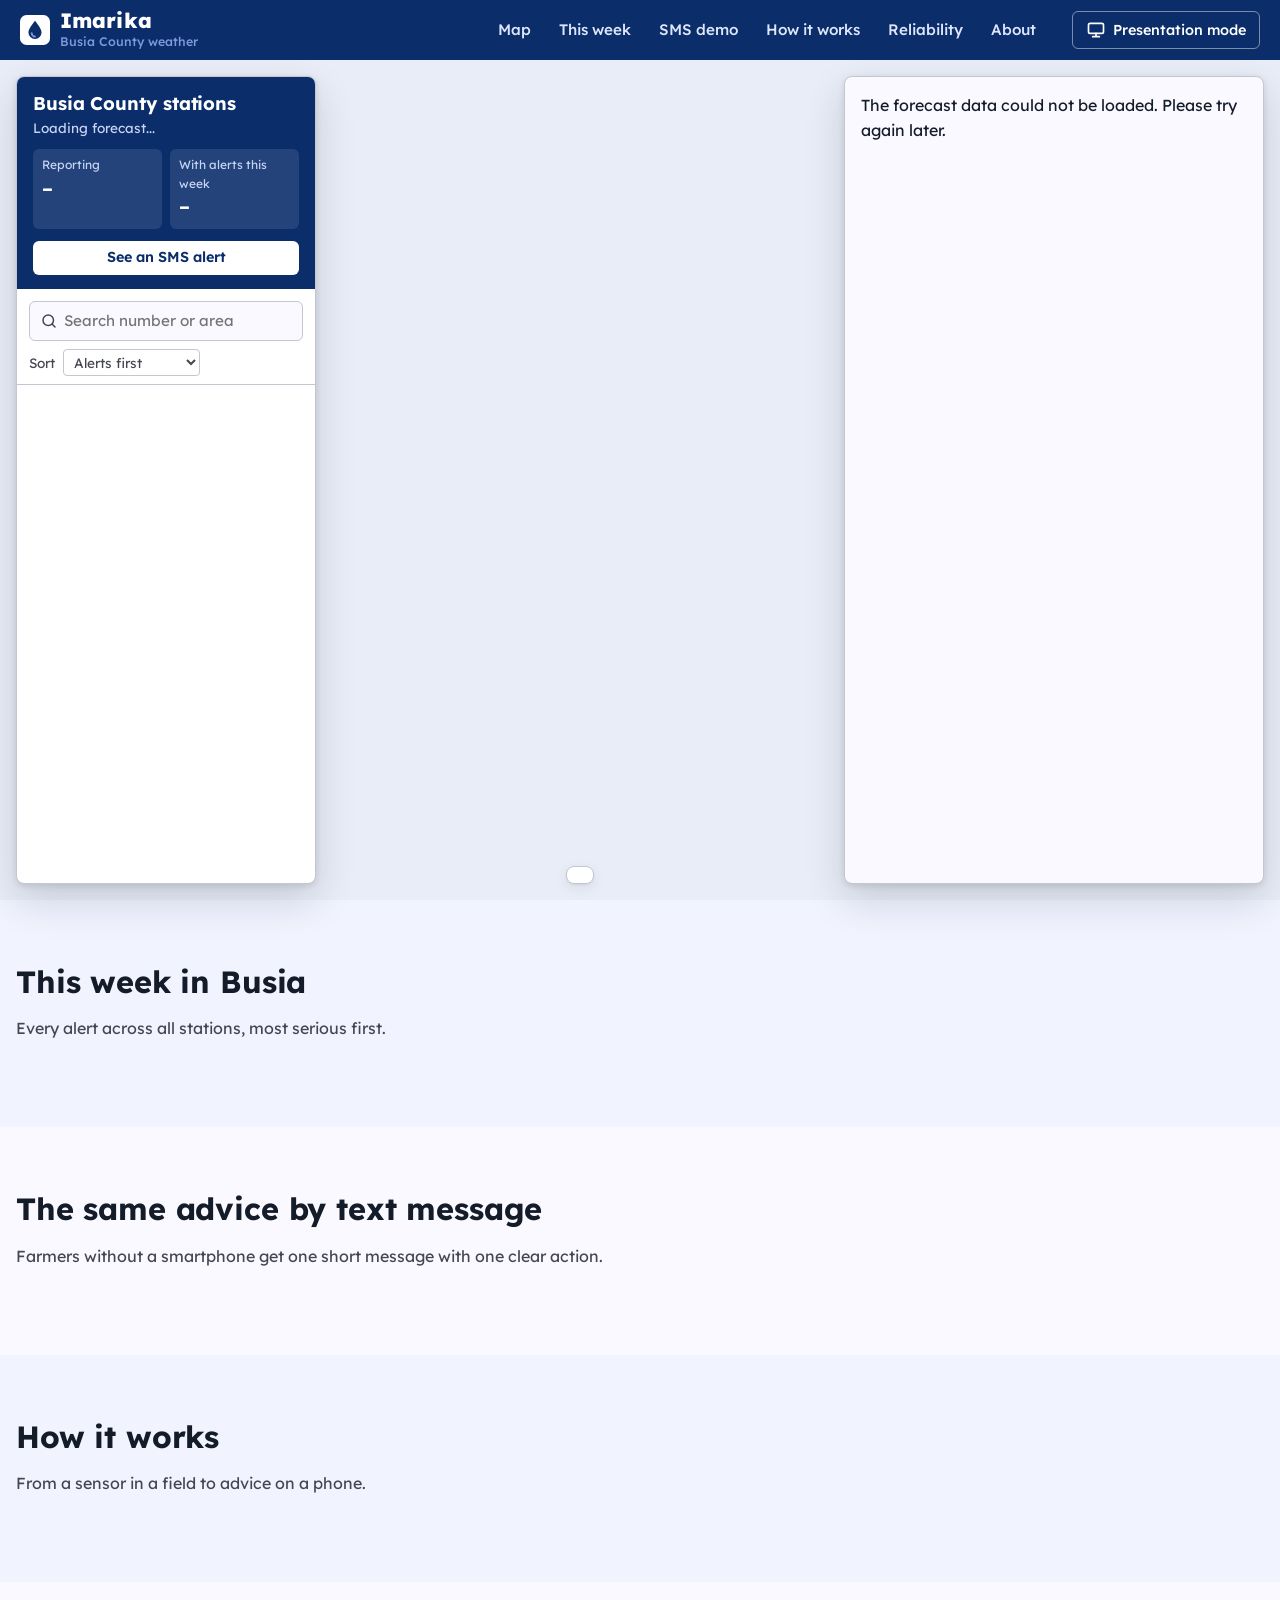
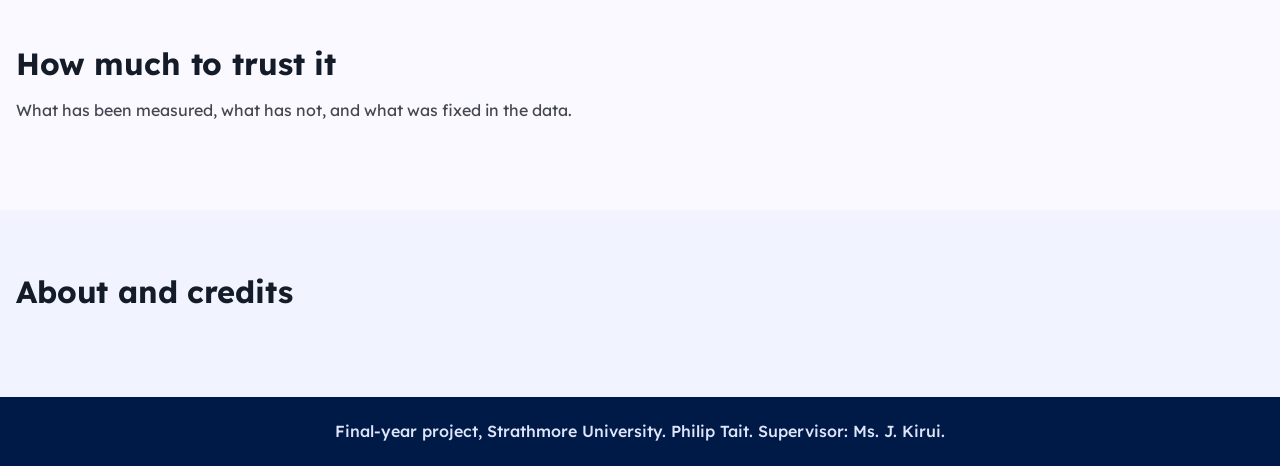
==== commit 61629b12: "style(web): restyle site to the navy map-first design Port the v2 mockup tokens into plain CSS varia" ====
--- a/web/index.html
+++ b/web/index.html
@@ -2,30 +2,30 @@
 <html lang="en">
 <head>
   <meta charset="utf-8">
-  <meta name="viewport" content="width=device-width, initial-scale=1">
+  <meta name="viewport" content="width=device-width, initial-scale=1, viewport-fit=cover">
   <title>Imarika | Weather advice for farmers in Busia County</title>
   <meta name="description" content="Seven-day weather advice for smallholder farmers in Busia County, Kenya, from local weather stations.">
-  <meta name="theme-color" content="#1F4D36">
+  <meta name="theme-color" content="#0b2e6b">
   <link rel="manifest" href="manifest.webmanifest">
   <link rel="icon" href="icons/icon-192.png" type="image/png">
   <link rel="apple-touch-icon" href="icons/icon-192.png">
-  <link rel="preload" href="fonts/inter-latin-400-normal.woff2" as="font" type="font/woff2" crossorigin>
-  <link rel="preload" href="fonts/fraunces-latin-600-normal.woff2" as="font" type="font/woff2" crossorigin>
+  <link rel="preload" href="fonts/lexend-latin-400-normal.woff2" as="font" type="font/woff2" crossorigin>
+  <link rel="preload" href="fonts/lexend-latin-700-normal.woff2" as="font" type="font/woff2" crossorigin>
   <link rel="stylesheet" href="vendor/leaflet/leaflet.css">
   <link rel="stylesheet" href="css/styles.css">
 </head>
 <body>
-  <a class="skip" href="#map-section">Skip to the map</a>
+  <a class="skip" href="#panel">Skip to the station forecast</a>
   <div id="synthetic-banner" class="banner banner-synthetic" role="alert" hidden>SYNTHETIC PREVIEW DATA - NOT REAL FORECASTS</div>
   <div id="offline-banner" class="banner banner-offline" role="status" hidden></div>
 
-  <header class="site-header">
-    <div class="wrap header-inner">
-      <a class="brand" href="#top" aria-label="Imarika, back to top">
-        <svg class="brand-mark" viewBox="0 0 32 32" aria-hidden="true"><circle cx="16" cy="16" r="15" fill="#1F4D36"/><path d="M8 19c2-5 6-8 8-12 2 4 6 7 8 12a8 8 0 0 1-16 0z" fill="#F4EFE3"/><path d="M12 21c1 2 3 3 5 3" stroke="#1F4D36" stroke-width="2" fill="none" stroke-linecap="round"/></svg>
-        <span>Imarika</span>
+  <header class="topbar">
+    <div class="topbar-inner">
+      <a class="brand" href="#map-section" aria-label="Imarika, back to the map">
+        <svg class="brand-mark" viewBox="0 0 32 32" aria-hidden="true"><rect width="32" height="32" rx="7" fill="#ffffff"/><path d="M16 6c-4 5.5-7 9-7 12.5a7 7 0 0 0 14 0C23 15 20 11.5 16 6z" fill="#0b2e6b"/><path d="M12.5 19.5a3.5 3.5 0 0 0 3.5 3.5" stroke="#7d98db" stroke-width="2" fill="none" stroke-linecap="round"/></svg>
+        <span><span class="brand-name">Imarika</span><span class="brand-sub">Busia County weather</span></span>
       </a>
-      <nav class="site-nav secondary" aria-label="Sections">
+      <nav class="topnav" aria-label="Sections">
         <a href="#map-section">Map</a>
         <a href="#week">This week</a>
         <a href="#sms">SMS demo</a>
@@ -33,139 +33,113 @@
         <a href="#trust">Reliability</a>
         <a href="#about">About</a>
       </nav>
-      <button id="present-toggle" class="btn btn-ghost btn-small" type="button" aria-pressed="false">
-        <svg viewBox="0 0 24 24" aria-hidden="true"><rect x="3" y="4" width="18" height="12" rx="2"/><path d="M12 16v4M8 20h8"/></svg>
-        <span>Presentation mode</span>
+      <button id="present-toggle" class="toggle" type="button" aria-pressed="false">
+        <svg class="ic" viewBox="0 0 24 24" aria-hidden="true"><rect x="3" y="4" width="18" height="12" rx="2"/><path d="M12 16v4M8 20h8"/></svg>
+        Presentation mode
       </button>
     </div>
   </header>
 
-  <main id="top">
-    <!-- 1. Hero -->
-    <section class="hero" aria-labelledby="hero-title">
-      <div class="wrap hero-inner">
-        <div class="hero-copy fade-in">
-          <p class="eyebrow">Busia County, Kenya</p>
-          <h1 id="hero-title">Weather advice for the week ahead, from stations in your area.</h1>
-          <p class="lead">Imarika turns readings from local weather stations into a 7-day forecast and simple advice on floods, planting and spraying, shared on the web and by text message.</p>
-          <div class="hero-actions">
-            <a class="btn btn-primary" href="#map-section">
-              <svg viewBox="0 0 24 24" aria-hidden="true"><path d="M9 4 3 6v14l6-2 6 2 6-2V4l-6 2-6-2zM9 4v14M15 6v14"/></svg>
-              Open the map</a>
-            <a class="btn btn-secondary" href="#sms">
-              <svg viewBox="0 0 24 24" aria-hidden="true"><rect x="6" y="2" width="12" height="20" rx="2"/><path d="M10 18h4"/></svg>
-              See an SMS alert</a>
+  <main>
+    <!-- Map hero: full-bleed map, station list on the left, station sheet on the right -->
+    <section id="map-section" class="map-hero" aria-label="Station map">
+      <div id="map" role="region" aria-label="Map of Busia County with weather stations"></div>
+      <p id="map-notice" class="map-notice" role="status" hidden></p>
+
+      <aside class="sheet sheet-left" aria-labelledby="overview-title">
+        <div class="overview">
+          <h1 id="overview-title">Busia County stations</h1>
+          <p id="issued-line">Loading forecast...</p>
+          <dl>
+            <div><dt>Reporting</dt><dd id="stat-reporting">–</dd></div>
+            <div><dt>With alerts this week</dt><dd id="stat-alerts">–</dd></div>
+          </dl>
+          <a class="btn btn-small secondary" href="#sms">See an SMS alert</a>
+        </div>
+        <div class="list-tools">
+          <label class="search">
+            <span class="sr-only">Search stations by number or area</span>
+            <svg class="ic" viewBox="0 0 24 24" aria-hidden="true"><circle cx="11" cy="11" r="7"/><path d="m20 20-4-4"/></svg>
+            <input id="station-search" type="search" placeholder="Search number or area" autocomplete="off">
+          </label>
+          <div class="sort-row">
+            <label for="station-sort">Sort</label>
+            <select id="station-sort">
+              <option value="alerts">Alerts first</option>
+              <option value="name">Station number</option>
+              <option value="area">Area</option>
+            </select>
           </div>
         </div>
-        <dl class="hero-stats fade-in" aria-label="This week at a glance">
-          <div class="stat"><dt>Stations reporting</dt><dd id="stat-reporting">–</dd></div>
-          <div class="stat"><dt>Stations with alerts this week</dt><dd id="stat-alerts">–</dd></div>
-          <div class="stat"><dt>Forecast issued on</dt><dd id="stat-issued">–</dd></div>
-        </dl>
-      </div>
+        <ul id="station-items" class="station-items" aria-label="Stations"></ul>
+      </aside>
+
+      <ul id="legend" class="legend" aria-label="Map key"></ul>
+
+      <article id="panel" class="sheet sheet-right" aria-live="polite" aria-labelledby="panel-name" tabindex="-1">
+        <p class="stopped">Loading stations...</p>
+      </article>
     </section>
 
-    <!-- 2. Map and station panel -->
-    <section id="map-section" class="section" aria-labelledby="map-title">
-      <div class="wrap">
-        <div class="section-head">
-          <h2 id="map-title">Station map</h2>
-          <p id="issued-line" class="muted">Choose a station on the map or in the list to see its forecast.</p>
-        </div>
-        <div class="map-layout">
-          <aside class="card station-list secondary-soft" aria-labelledby="list-title">
-            <h3 id="list-title" class="card-title">Stations</h3>
-            <label class="search">
-              <span class="sr-only">Search stations by number or area</span>
-              <svg viewBox="0 0 24 24" aria-hidden="true"><circle cx="11" cy="11" r="7"/><path d="m20 20-4-4"/></svg>
-              <input id="station-search" type="search" placeholder="Search by number or area" autocomplete="off">
-            </label>
-            <div class="sort-row">
-              <label for="station-sort">Sort</label>
-              <select id="station-sort">
-                <option value="alerts">Alerts first</option>
-                <option value="name">Station number</option>
-                <option value="area">Area</option>
-              </select>
-            </div>
-            <ul id="station-items" class="station-items" aria-label="Station list"></ul>
-          </aside>
-
-          <div class="map-column">
-            <div class="card map-card">
-              <div id="map" class="map" role="region" aria-label="Map of Busia County with weather stations"></div>
-              <p id="map-notice" class="map-notice" role="status" hidden></p>
-            </div>
-            <ul id="legend" class="legend" aria-label="Map key"></ul>
-          </div>
-
-          <article id="panel" class="card panel" aria-live="polite" aria-labelledby="panel-name">
-            <p class="muted">Loading stations...</p>
-          </article>
-        </div>
-      </div>
-    </section>
-
-    <!-- 3. This week -->
-    <section id="week" class="section section-tint" aria-labelledby="week-title">
+    <section id="week" class="section section-alt" aria-labelledby="week-title">
       <div class="wrap">
         <div class="section-head">
           <h2 id="week-title">This week in Busia</h2>
-          <p class="muted">Every alert across all stations, most serious first.</p>
+          <p>Every alert across all stations, most serious first.</p>
         </div>
         <div id="alert-cards" class="alert-grid"></div>
       </div>
     </section>
 
-    <!-- 4. SMS demo -->
     <section id="sms" class="section" aria-labelledby="sms-title">
       <div class="wrap">
         <div class="section-head">
           <h2 id="sms-title">The same advice by text message</h2>
-          <p class="muted">Farmers without a smartphone get one short message with one clear action.</p>
+          <p>Farmers without a smartphone get one short message with one clear action.</p>
         </div>
         <div id="sms-demo" class="sms-layout"></div>
       </div>
     </section>
 
-    <!-- 5. How it works -->
-    <section id="how" class="section section-tint" aria-labelledby="how-title">
+    <section id="how" class="section section-alt" aria-labelledby="how-title">
       <div class="wrap">
         <div class="section-head">
           <h2 id="how-title">How it works</h2>
-          <p class="muted">From a sensor in a field to advice on a phone.</p>
+          <p>From a sensor in a field to advice on a phone.</p>
         </div>
         <ol id="pipeline" class="pipeline"></ol>
       </div>
     </section>
 
-    <!-- 6. Trust -->
     <section id="trust" class="section" aria-labelledby="trust-title">
       <div class="wrap">
         <div class="section-head">
           <h2 id="trust-title">How much to trust it</h2>
-          <p class="muted">What has been measured, what has not, and what was fixed in the data.</p>
+          <p>What has been measured, what has not, and what was fixed in the data.</p>
         </div>
         <div id="trust-body" class="trust-grid"></div>
       </div>
     </section>
 
-    <!-- 7. About -->
-    <section id="about" class="section section-tint" aria-labelledby="about-title">
+    <section id="about" class="section section-alt" aria-labelledby="about-title">
       <div class="wrap">
-        <div class="section-head">
-          <h2 id="about-title">About and credits</h2>
-        </div>
+        <div class="section-head"><h2 id="about-title">About and credits</h2></div>
         <div id="about-body" class="about-grid"></div>
       </div>
     </section>
   </main>
 
   <footer class="site-footer">
-    <div class="wrap">
-      <p>Final-year project, Strathmore University. Philip Tait. Supervisor: Ms. J. Kirui.</p>
-    </div>
+    <div class="wrap"><p>Final-year project, Strathmore University. Philip Tait. Supervisor: Ms. J. Kirui.</p></div>
   </footer>
+
+  <nav class="bottom-nav" aria-label="Main">
+    <a href="#map-section" data-nav="map-section"><svg class="ic" viewBox="0 0 24 24" aria-hidden="true"><path d="M9 4 3 6v14l6-2 6 2 6-2V4l-6 2-6-2zM9 4v14M15 6v14"/></svg>Map</a>
+    <a href="#panel" data-nav="panel"><svg class="ic" viewBox="0 0 24 24" aria-hidden="true"><rect x="3" y="5" width="18" height="16" rx="2"/><path d="M3 10h18M8 3v4M16 3v4"/></svg>Forecast</a>
+    <a href="#week" data-nav="week"><svg class="ic" viewBox="0 0 24 24" aria-hidden="true"><path d="M12 4 2.5 20h19L12 4z"/><path d="M12 10v4.5M12 17.5v.01"/></svg>Alerts</a>
+    <a href="#sms" data-nav="sms"><svg class="ic" viewBox="0 0 24 24" aria-hidden="true"><rect x="6" y="2" width="12" height="20" rx="2"/><path d="M10 18h4"/></svg>SMS demo</a>
+    <a href="#about" data-nav="about"><svg class="ic" viewBox="0 0 24 24" aria-hidden="true"><circle cx="12" cy="12" r="9"/><path d="M12 11v6M12 7.5v.01"/></svg>About</a>
+  </nav>
 
   <script src="vendor/leaflet/leaflet.js"></script>
   <script src="js/app.js"></script>
--- a/web/css/styles.css
+++ b/web/css/styles.css
@@ -1,344 +1,393 @@
-/* Imarika showcase site. No build step. */
-
-@font-face { font-family: "Inter"; font-weight: 400; font-style: normal; font-display: swap; src: url("../fonts/inter-latin-400-normal.woff2") format("woff2"); }
-@font-face { font-family: "Inter"; font-weight: 500; font-style: normal; font-display: swap; src: url("../fonts/inter-latin-500-normal.woff2") format("woff2"); }
-@font-face { font-family: "Inter"; font-weight: 600; font-style: normal; font-display: swap; src: url("../fonts/inter-latin-600-normal.woff2") format("woff2"); }
-@font-face { font-family: "Inter"; font-weight: 700; font-style: normal; font-display: swap; src: url("../fonts/inter-latin-700-normal.woff2") format("woff2"); }
-@font-face { font-family: "Fraunces"; font-weight: 600; font-style: normal; font-display: swap; src: url("../fonts/fraunces-latin-600-normal.woff2") format("woff2"); }
-@font-face { font-family: "Fraunces"; font-weight: 700; font-style: normal; font-display: swap; src: url("../fonts/fraunces-latin-700-normal.woff2") format("woff2"); }
+/* Imarika showcase site. Plain CSS, no build step. */
+
+@font-face { font-family: "Lexend"; font-weight: 400; font-style: normal; font-display: swap; src: url("../fonts/lexend-latin-400-normal.woff2") format("woff2"); }
+@font-face { font-family: "Lexend"; font-weight: 500; font-style: normal; font-display: swap; src: url("../fonts/lexend-latin-500-normal.woff2") format("woff2"); }
+@font-face { font-family: "Lexend"; font-weight: 600; font-style: normal; font-display: swap; src: url("../fonts/lexend-latin-600-normal.woff2") format("woff2"); }
+@font-face { font-family: "Lexend"; font-weight: 700; font-style: normal; font-display: swap; src: url("../fonts/lexend-latin-700-normal.woff2") format("woff2"); }
+@font-face { font-family: "Lexend"; font-weight: 800; font-style: normal; font-display: swap; src: url("../fonts/lexend-latin-800-normal.woff2") format("woff2"); }
 
 :root {
-  --bg: #F7F4EC;
-  --bg-tint: #EFEADC;
-  --card: #FFFFFF;
-  --ink: #1B2820;
-  --muted: #4F5C54;
-  --line: #E3DDCD;
-  --green: #1F4D36;
-  --green-600: #2A6447;
-  --green-50: #E7F0E9;
-  --warning: #C62828;
-  --warning-bg: #FDECEA;
-  --watch: #B76E00;          /* amber, darkened for text contrast */
-  --watch-fill: #E59A12;
-  --watch-bg: #FFF4DE;
-  --planting: #2E7D32;
-  --planting-bg: #E8F3E8;
-  --delay: #1565C0;
-  --delay-bg: #E6F0FB;
-  --none: #50708F;
-  --none-bg: #EEF2F6;
-  --offline: #767B78;
-  --offline-bg: #F0F0EE;
-  --radius: 16px;
-  --radius-sm: 10px;
-  --shadow: 0 1px 2px rgba(27, 40, 32, .06), 0 6px 20px rgba(27, 40, 32, .07);
-  --shadow-lg: 0 2px 6px rgba(27, 40, 32, .08), 0 18px 40px rgba(27, 40, 32, .12);
-  --font-display: "Fraunces", Georgia, "Times New Roman", serif;
-  --font-text: "Inter", system-ui, -apple-system, "Segoe UI", Roboto, Arial, sans-serif;
-  --header-h: 60px;
-  --focus: 0 0 0 3px #FFFFFF, 0 0 0 6px #1F4D36;
+  --statusbar: #001a47;
+  --navy: #0b2e6b;
+  --navy-sub: #7d98db;
+  --bg: #f9f9ff;
+  --surface: #ffffff;
+  --tile: #f1f3ff;
+  --chip: #e8eeff;
+  --border: #c4c6d2;
+  --text: #151c29;
+  --text-2: #444650;
+  --alert-bg: #ffdcc3;
+  --alert-border: #e47f15;
+  --alert-text: #2f1500;
+  --alert-small: #6e3900;
+  --green: #006e26;
+  --green-badge: #99f89e;
+  --green-badge-text: #002106;
+  --red-tint: #ffdad6;
+  --red-text: #93000a;
+  --error: #ba1a1a;
+  /* Station status colours (always shown with words) */
+  --st-warning: #ba1a1a;
+  --st-watch: #e47f15;
+  --st-planting: #006e26;
+  --st-delay: #1f5fbf;
+  --st-none: #5d6b8a;
+  --st-offline: #8a8c96;
+  --r-sm: 4px;
+  --r: 6px;
+  --r-lg: 8px;
+  --shadow: 0 1px 2px rgba(21, 28, 41, .08), 0 4px 14px rgba(21, 28, 41, .08);
+  --shadow-lg: 0 2px 6px rgba(21, 28, 41, .12), 0 16px 40px rgba(21, 28, 41, .16);
+  --font: "Lexend", system-ui, -apple-system, "Segoe UI", Roboto, Arial, sans-serif;
+  --mono: ui-monospace, "Cascadia Mono", Consolas, "Courier New", monospace;
+  --topbar-h: 60px;
+  --focus: 0 0 0 2px #ffffff, 0 0 0 5px #0b2e6b;
 }
 
 * { box-sizing: border-box; }
-html { scroll-behavior: smooth; scroll-padding-top: calc(var(--header-h) + 16px); font-size: 100%; }
-body {
-  margin: 0; background: var(--bg); color: var(--ink);
-  font-family: var(--font-text); font-size: 1.0625rem; line-height: 1.6;
-  -webkit-font-smoothing: antialiased; text-rendering: optimizeLegibility;
-}
-h1, h2, h3, h4 { font-family: var(--font-display); font-weight: 600; line-height: 1.2; margin: 0 0 .5em; letter-spacing: -.01em; }
-h1 { font-size: clamp(2rem, 4.2vw, 3.4rem); }
-h2 { font-size: clamp(1.6rem, 2.8vw, 2.3rem); }
-h3 { font-size: 1.3rem; }
+html { scroll-behavior: smooth; scroll-padding-top: calc(var(--topbar-h) + 12px); }
+body { margin: 0; background: var(--bg); color: var(--text); font-family: var(--font); font-size: 16px; line-height: 1.55; -webkit-font-smoothing: antialiased; }
+h1, h2, h3, h4 { margin: 0 0 .5em; line-height: 1.2; font-weight: 700; letter-spacing: -.005em; }
+h2 { font-size: clamp(1.5rem, 2.4vw, 2rem); }
+h3 { font-size: 1.15rem; }
 p { margin: 0 0 1em; }
-a { color: var(--green-600); }
-img, svg { max-width: 100%; }
+a { color: var(--navy); }
 button, input, select { font: inherit; color: inherit; }
-:focus-visible { outline: none; box-shadow: var(--focus); border-radius: 6px; }
-
-.wrap { width: min(1360px, 100% - 2rem); margin-inline: auto; }
-.muted { color: var(--muted); }
-.small { font-size: .9rem; }
+svg { flex: none; }
+:focus-visible { outline: none; box-shadow: var(--focus); border-radius: var(--r-sm); }
+.wrap { width: min(1280px, 100% - 2rem); margin-inline: auto; }
+.muted { color: var(--text-2); }
+.small { font-size: .875rem; }
 .sr-only { position: absolute; width: 1px; height: 1px; overflow: hidden; clip: rect(0 0 0 0); white-space: nowrap; }
-.skip { position: absolute; left: -999px; top: 8px; background: var(--green); color: #fff; padding: .5rem 1rem; border-radius: 8px; z-index: 2000; }
+.skip { position: absolute; left: -999px; top: 8px; background: var(--navy); color: #fff; padding: .5rem 1rem; border-radius: var(--r); z-index: 3000; }
 .skip:focus { left: 8px; }
+.ic { width: 20px; height: 20px; fill: none; stroke: currentColor; stroke-width: 2; stroke-linecap: round; stroke-linejoin: round; }
+.label { text-transform: uppercase; letter-spacing: .1em; font-size: .75rem; font-weight: 600; color: var(--text-2); margin: 0; }
 
 /* Banners */
-.banner { text-align: center; font-weight: 700; padding: .55rem 1rem; letter-spacing: .02em; }
-.banner-synthetic { background: #B3261E; color: #fff; }
-.banner-offline { background: #FFF4DE; color: #5C3B00; font-weight: 600; border-bottom: 1px solid #F0D9A8; }
-
-/* Header */
-.site-header { position: sticky; top: 0; z-index: 1000; background: rgba(247, 244, 236, .92); backdrop-filter: blur(8px); border-bottom: 1px solid var(--line); }
-.header-inner { height: var(--header-h); display: flex; align-items: center; gap: 1.5rem; }
-.brand { display: flex; align-items: center; gap: .55rem; text-decoration: none; color: var(--ink); font-family: var(--font-display); font-weight: 700; font-size: 1.35rem; }
-.brand-mark { width: 32px; height: 32px; }
-.site-nav { display: flex; gap: 1.1rem; margin-left: auto; }
-.site-nav a { color: var(--ink); text-decoration: none; font-weight: 500; font-size: .98rem; padding: .25rem .1rem; border-bottom: 2px solid transparent; }
-.site-nav a:hover { border-bottom-color: var(--green-600); }
-#present-toggle { margin-left: auto; }
-.site-nav + #present-toggle { margin-left: 0; }
+.banner { text-align: center; font-weight: 700; font-size: .9rem; padding: .45rem 1rem; letter-spacing: .04em; }
+.banner-synthetic { background: var(--error); color: #fff; }
+.banner-offline { background: var(--alert-bg); color: var(--alert-text); border-bottom: 1px solid var(--alert-border); }
+
+/* Top bar */
+.topbar { position: sticky; top: 0; z-index: 1500; background: var(--navy); color: #fff; }
+.topbar-inner { height: var(--topbar-h); display: flex; align-items: center; gap: 1.5rem; padding: 0 1.25rem; }
+.brand { display: flex; align-items: center; gap: .6rem; color: #fff; text-decoration: none; }
+.brand-mark { width: 30px; height: 30px; }
+.brand-name { font-weight: 800; font-size: 1.3rem; letter-spacing: .01em; display: block; line-height: 1.1; }
+.brand-sub { color: var(--navy-sub); font-size: .78rem; font-weight: 500; display: block; }
+.topnav { display: flex; gap: .25rem; margin-left: auto; }
+.topnav a { color: #dfe6fb; text-decoration: none; font-weight: 500; font-size: .95rem; padding: .45rem .75rem; border-radius: var(--r); }
+.topnav a:hover, .topnav a[aria-current="true"] { background: rgba(255, 255, 255, .12); color: #fff; }
+.toggle { display: inline-flex; align-items: center; gap: .45rem; background: transparent; border: 1px solid rgba(255, 255, 255, .45); color: #fff; border-radius: var(--r); padding: .4rem .8rem; cursor: pointer; font-weight: 500; font-size: .9rem; }
+.toggle[aria-pressed="true"] { background: #fff; color: var(--navy); }
 
 /* Buttons */
-.btn { display: inline-flex; align-items: center; gap: .5rem; border-radius: 999px; padding: .75rem 1.3rem; font-weight: 600; text-decoration: none; border: 2px solid transparent; cursor: pointer; transition: background .15s, transform .15s, box-shadow .15s; line-height: 1.2; }
-.btn svg { width: 20px; height: 20px; fill: none; stroke: currentColor; stroke-width: 2; stroke-linecap: round; stroke-linejoin: round; }
-.btn-primary { background: var(--green); color: #fff; box-shadow: var(--shadow); }
-.btn-primary:hover { background: var(--green-600); transform: translateY(-1px); }
-.btn-secondary { background: #fff; color: var(--green); border-color: var(--green); }
-.btn-secondary:hover { background: var(--green-50); }
-.btn-ghost { background: transparent; color: var(--ink); border-color: var(--line); }
-.btn-ghost:hover, .btn-ghost[aria-pressed="true"] { background: var(--green); color: #fff; border-color: var(--green); }
-.btn-small { padding: .45rem .9rem; font-size: .95rem; }
-.btn[disabled] { opacity: .55; cursor: not-allowed; transform: none; }
-
-/* Hero */
-.hero { padding: clamp(2.5rem, 6vw, 5rem) 0 clamp(2rem, 4vw, 3.5rem); background:
-  radial-gradient(1200px 420px at 85% -10%, rgba(46, 125, 50, .10), transparent 60%),
-  radial-gradient(900px 380px at -10% 110%, rgba(229, 154, 18, .08), transparent 60%); }
-.hero-inner { display: grid; grid-template-columns: 1.35fr 1fr; gap: clamp(1.5rem, 4vw, 4rem); align-items: center; }
-.eyebrow { text-transform: uppercase; letter-spacing: .12em; font-weight: 700; font-size: .85rem; color: var(--green-600); margin-bottom: .8rem; }
-.lead { font-size: clamp(1.1rem, 1.5vw, 1.3rem); color: var(--muted); max-width: 40ch; }
-.hero-actions { display: flex; flex-wrap: wrap; gap: .8rem; margin-top: 1.5rem; }
-.hero-stats { display: grid; gap: 1rem; margin: 0; }
-.stat { background: var(--card); border-radius: var(--radius); padding: 1.2rem 1.4rem; box-shadow: var(--shadow); border-left: 5px solid var(--green); }
-.stat dt { color: var(--muted); font-weight: 500; }
-.stat dd { margin: .1rem 0 0; font-family: var(--font-display); font-size: clamp(1.6rem, 2.6vw, 2.2rem); font-weight: 700; color: var(--ink); }
-
-/* Sections */
-.section { padding: clamp(2.5rem, 5vw, 4.5rem) 0; }
-.section-tint { background: var(--bg-tint); }
-.section-head { margin-bottom: 1.5rem; max-width: 70ch; }
-.card { background: var(--card); border-radius: var(--radius); box-shadow: var(--shadow); }
-.card-title { font-size: 1.15rem; margin-bottom: .75rem; }
-
-/* Map layout */
-.map-layout { display: grid; grid-template-columns: 280px minmax(0, 1fr) 420px; gap: 1.25rem; align-items: start; }
-.map-column { display: flex; flex-direction: column; gap: .75rem; min-width: 0; }
-.map-card { overflow: hidden; position: relative; }
-.map { height: clamp(420px, 64vh, 680px); background: #EAF0EC; }
-.map.offline-map { background: #F1F4F2; }
-.map-notice { position: absolute; left: 12px; right: 12px; bottom: 12px; margin: 0; z-index: 500; background: #FFF4DE; color: #5C3B00; border: 1px solid #F0D9A8; border-radius: var(--radius-sm); padding: .5rem .8rem; font-weight: 600; font-size: .95rem; }
-.legend { list-style: none; margin: 0; padding: 0; display: flex; flex-wrap: wrap; gap: .5rem 1rem; }
-.legend li { display: flex; align-items: center; gap: .45rem; font-size: .95rem; font-weight: 500; }
-
-/* Status dot and marker */
-.dot { width: 18px; height: 18px; border-radius: 50%; display: inline-grid; place-items: center; flex: none; border: 2px solid #fff; box-shadow: 0 0 0 1px rgba(0,0,0,.15); }
-.dot svg { width: 10px; height: 10px; fill: none; stroke: #fff; stroke-width: 3; stroke-linecap: round; }
-.s-warning { --c: var(--warning); --cbg: var(--warning-bg); }
-.s-watch { --c: var(--watch); --cbg: var(--watch-bg); }
-.s-planting { --c: var(--planting); --cbg: var(--planting-bg); }
-.s-delay { --c: var(--delay); --cbg: var(--delay-bg); }
-.s-none { --c: var(--none); --cbg: var(--none-bg); }
-.s-offline { --c: var(--offline); --cbg: var(--offline-bg); }
-.dot.s-watch, .marker.s-watch .marker-core { background: var(--watch-fill); }
-.dot { background: var(--c); }
-
+.btn { display: inline-flex; align-items: center; justify-content: center; gap: .5rem; border-radius: var(--r); padding: .65rem 1.1rem; font-weight: 600; text-decoration: none; border: 1.5px solid transparent; cursor: pointer; line-height: 1.2; transition: background .15s, box-shadow .15s; }
+.btn-primary { background: var(--navy); color: #fff; }
+.btn-primary:hover { background: #163f8a; }
+.btn-outline { background: var(--surface); color: var(--text); border-color: var(--text); }
+.btn-outline:hover { background: var(--tile); }
+.btn-small { padding: .45rem .8rem; font-size: .9rem; }
+.btn[disabled] { opacity: .5; cursor: not-allowed; }
+
+/* ------------------------------------------------------------- Map hero */
+.map-hero { position: relative; height: calc(100vh - var(--topbar-h)); min-height: 620px; background: #e9edf7; }
+.has-banner .map-hero { height: calc(100vh - var(--topbar-h) - 34px); }
+#map { position: absolute; inset: 0; background: #e9edf7; }
+#map.offline-map { background: linear-gradient(180deg, #eef1fa, #e6ebf6); }
+.leaflet-container { font-family: var(--font); }
+.leaflet-control-attribution { font-size: 12px; }
+.map-notice { position: absolute; z-index: 600; left: 50%; transform: translateX(-50%); top: 14px; margin: 0; max-width: min(520px, 90%); background: var(--alert-bg); color: var(--alert-text); border: 1px solid var(--alert-border); border-radius: var(--r); padding: .45rem .8rem; font-size: .85rem; font-weight: 500; box-shadow: var(--shadow); }
+
+.sheet { position: absolute; z-index: 700; background: var(--surface); border: 1px solid var(--border); border-radius: var(--r-lg); box-shadow: var(--shadow-lg); }
+.sheet-left { top: 16px; left: 16px; bottom: 16px; width: 300px; display: flex; flex-direction: column; overflow: hidden; }
+.sheet-right { top: 16px; right: 16px; bottom: 16px; width: 420px; overflow-y: auto; overscroll-behavior: contain; background: var(--bg); }
+
+.overview { background: var(--navy); color: #fff; padding: 1rem 1rem .9rem; }
+.overview h1 { font-size: 1.15rem; margin: 0; }
+.overview p { margin: .1rem 0 .7rem; color: #c9d5f5; font-size: .85rem; }
+.overview dl { display: grid; grid-template-columns: 1fr 1fr; gap: .5rem; margin: 0 0 .75rem; }
+.overview dl div { background: rgba(255, 255, 255, .1); border-radius: var(--r); padding: .45rem .55rem; }
+.overview dt { font-size: .75rem; color: #c9d5f5; }
+.overview dd { margin: 0; font-weight: 700; font-size: 1.15rem; }
+.overview .btn { width: 100%; background: #fff; color: var(--navy); }
+.list-tools { padding: .75rem .75rem .5rem; border-bottom: 1px solid var(--border); display: grid; gap: .5rem; }
+.search { display: flex; align-items: center; gap: .4rem; border: 1px solid var(--border); border-radius: var(--r); padding: .3rem .6rem; background: var(--bg); }
+.search input { border: 0; background: transparent; width: 100%; outline: none; padding: .15rem 0; font-size: .95rem; }
+.search:focus-within { box-shadow: var(--focus); }
+.search .ic { width: 18px; height: 18px; color: var(--text-2); }
+.sort-row { display: flex; align-items: center; gap: .5rem; font-size: .85rem; color: var(--text-2); }
+.sort-row select { border: 1px solid var(--border); border-radius: var(--r-sm); padding: .2rem .4rem; background: #fff; font-size: .85rem; }
+.station-items { list-style: none; margin: 0; padding: .35rem; overflow-y: auto; flex: 1; }
+.station-items button { width: 100%; display: flex; align-items: center; gap: .6rem; text-align: left; background: transparent; border: 0; border-radius: var(--r); padding: .5rem .55rem; cursor: pointer; }
+.station-items button:hover { background: var(--tile); }
+.station-items button[aria-current="true"] { background: var(--chip); box-shadow: inset 3px 0 0 var(--navy); }
+.item-text { display: flex; flex-direction: column; line-height: 1.3; min-width: 0; }
+.item-name { font-weight: 600; font-size: .95rem; }
+.item-status { font-size: .8rem; color: var(--text-2); }
+.empty { color: var(--text-2); padding: .6rem; font-size: .9rem; }
+
+.legend { position: absolute; z-index: 650; left: 332px; right: 452px; bottom: 16px; margin: 0 auto; width: max-content; max-width: calc(100% - 800px); list-style: none; padding: .5rem .8rem; display: flex; flex-wrap: wrap; gap: .3rem 1rem; background: rgba(255, 255, 255, .96); border: 1px solid var(--border); border-radius: var(--r-lg); box-shadow: var(--shadow); }
+.legend li { display: flex; align-items: center; gap: .4rem; font-size: .85rem; font-weight: 500; }
+/* Leaflet controls sit beside the sheets, not under them */
+.map-hero .leaflet-left { left: 316px; }
+.map-hero .leaflet-right { right: 436px; }
+
+/* Status dots and markers */
+.st-warning { --c: var(--st-warning); }
+.st-watch { --c: var(--st-watch); }
+.st-planting { --c: var(--st-planting); }
+.st-delay { --c: var(--st-delay); }
+.st-none { --c: var(--st-none); }
+.st-offline { --c: var(--st-offline); }
+.dot { width: 18px; height: 18px; border-radius: 50%; background: var(--c); display: inline-grid; place-items: center; flex: none; }
+.dot svg { width: 11px; height: 11px; fill: none; stroke: #fff; stroke-width: 3; stroke-linecap: round; stroke-linejoin: round; }
+.dot.st-offline { background: #fff; border: 2px solid var(--c); }
+.dot.st-offline svg { stroke: var(--c); }
 .marker { position: relative; width: 36px; height: 36px; display: grid; place-items: center; }
-.marker-core { width: 30px; height: 30px; border-radius: 50%; background: var(--c); border: 3px solid #fff; box-shadow: 0 2px 6px rgba(0,0,0,.35); display: grid; place-items: center; transition: transform .15s; }
+.marker-core { width: 30px; height: 30px; border-radius: 50%; background: var(--c); border: 3px solid #fff; box-shadow: 0 2px 6px rgba(0, 0, 0, .35); display: grid; place-items: center; transition: transform .15s; }
 .marker-core svg { width: 14px; height: 14px; fill: none; stroke: #fff; stroke-width: 3; stroke-linecap: round; stroke-linejoin: round; }
-.marker.s-offline .marker-core { background: #fff; border-color: var(--offline); }
-.marker.s-offline .marker-core svg { stroke: var(--offline); }
-.leaflet-marker-icon:hover .marker-core, .leaflet-marker-icon:focus-visible .marker-core, .marker.selected .marker-core { transform: scale(1.18); }
-.marker.selected .marker-core { box-shadow: 0 0 0 4px rgba(31, 77, 54, .35), 0 2px 6px rgba(0,0,0,.35); }
-.marker.pulse::before { content: ""; position: absolute; inset: 0; border-radius: 50%; background: var(--c); opacity: .35; animation: pulse 2.2s ease-out infinite; }
-.marker.s-watch.pulse::before { background: var(--watch-fill); }
+.marker.st-offline .marker-core { background: #fff; border-color: var(--c); }
+.marker.st-offline .marker-core svg { stroke: var(--c); }
+.leaflet-marker-icon:hover .marker-core, .marker.selected .marker-core { transform: scale(1.2); }
+.marker.selected .marker-core { box-shadow: 0 0 0 4px rgba(11, 46, 107, .45), 0 2px 6px rgba(0, 0, 0, .35); }
+.marker.pulse::before { content: ""; position: absolute; inset: 0; border-radius: 50%; background: var(--c); animation: pulse 2.2s ease-out infinite; }
 @keyframes pulse { 0% { transform: scale(.8); opacity: .45; } 100% { transform: scale(2.1); opacity: 0; } }
 .leaflet-marker-icon.leaflet-div-icon { background: transparent; border: 0; }
-.leaflet-container { font-family: var(--font-text); }
-.leaflet-container a { color: var(--green-600); }
-.leaflet-control-attribution { font-size: .75rem; }
-
-/* Locator inset */
-.locator { background: rgba(255,255,255,.95); border-radius: var(--radius-sm); box-shadow: var(--shadow); padding: 6px 6px 2px; text-align: center; }
-.locator svg { width: 104px; height: 120px; display: block; }
-.locator span { font-size: .72rem; color: var(--muted); font-weight: 600; }
-
-/* Station list */
-.station-list { padding: 1rem; position: sticky; top: calc(var(--header-h) + 12px); max-height: calc(100vh - var(--header-h) - 24px); display: flex; flex-direction: column; }
-.search { display: flex; align-items: center; gap: .4rem; border: 1px solid var(--line); border-radius: 999px; padding: .35rem .8rem; background: #FBFAF6; }
-.search svg { width: 18px; height: 18px; fill: none; stroke: var(--muted); stroke-width: 2; flex: none; }
-.search input { border: 0; background: transparent; width: 100%; padding: .2rem 0; outline: none; }
-.search:focus-within { box-shadow: var(--focus); }
-.sort-row { display: flex; align-items: center; gap: .5rem; margin: .7rem 0 .5rem; font-size: .95rem; color: var(--muted); }
-.sort-row select { border: 1px solid var(--line); border-radius: 8px; padding: .25rem .5rem; background: #fff; }
-.station-items { list-style: none; margin: 0; padding: 0; overflow-y: auto; flex: 1; min-height: 120px; }
-.station-items button { width: 100%; display: flex; align-items: center; gap: .65rem; text-align: left; background: transparent; border: 0; border-radius: var(--radius-sm); padding: .55rem .6rem; cursor: pointer; }
-.station-items button:hover { background: #F4F1E8; }
-.station-items button[aria-current="true"] { background: var(--green-50); }
-.station-items .item-text { display: flex; flex-direction: column; line-height: 1.3; min-width: 0; }
-.station-items .item-name { font-weight: 600; }
-.station-items .item-status { font-size: .88rem; color: var(--muted); }
-.empty { color: var(--muted); padding: .5rem; }
-
-/* Panel */
-.panel { padding: 0; overflow: hidden; min-height: 300px; }
-.panel > .muted { padding: 1.25rem; }
-.panel-head { padding: 1.1rem 1.25rem; background: var(--cbg); border-top: 6px solid var(--c); }
-.panel-head .status-label { display: flex; align-items: center; gap: .5rem; font-weight: 700; color: var(--c); text-transform: uppercase; letter-spacing: .06em; font-size: .82rem; }
-.panel-head h3 { font-size: 1.55rem; margin: .25rem 0 .1rem; }
-.panel-head .where { color: var(--muted); margin: 0; }
-.panel-body { padding: 1.1rem 1.25rem 1.25rem; display: grid; gap: 1.1rem; }
-.label { text-transform: uppercase; letter-spacing: .08em; font-size: .78rem; font-weight: 700; color: var(--muted); margin: 0 0 .35rem; }
-.todo { font-size: 1.2rem; font-weight: 600; line-height: 1.45; margin: 0; }
-.days { display: grid; grid-template-columns: repeat(7, minmax(0, 1fr)); gap: .35rem; }
-.day { border: 1px solid var(--line); border-radius: var(--radius-sm); padding: .45rem .2rem; text-align: center; display: flex; flex-direction: column; gap: .1rem; background: #fff; font-size: .9rem; line-height: 1.25; }
-.day b { font-size: .95rem; }
-.day .rain { font-weight: 700; font-size: 1rem; }
-.day .temp { color: var(--muted); font-size: .82rem; }
-.day.alert { border: 2px solid var(--c); background: var(--cbg); }
-.day.alert.s-watch { border-color: var(--watch-fill); }
-.day .flag { font-size: .7rem; font-weight: 700; color: var(--c); text-transform: uppercase; letter-spacing: .04em; }
-.now { display: grid; grid-template-columns: repeat(4, minmax(0, 1fr)); gap: .5rem; }
-.now div { background: #F7F5EF; border-radius: var(--radius-sm); padding: .5rem .6rem; font-size: .85rem; color: var(--muted); }
-.now b { display: block; color: var(--ink); font-size: 1.15rem; }
+.leaflet-tooltip.area-label { background: transparent; border: 0; box-shadow: none; color: #303a55; font-weight: 600; font-size: 12px; letter-spacing: .03em; text-shadow: 0 0 3px #fff, 0 0 3px #fff, 0 0 3px #fff; padding: 0; }
+.leaflet-tooltip.area-label::before { display: none; }
+.locator { background: rgba(255, 255, 255, .96); border: 1px solid var(--border); border-radius: var(--r); padding: 6px 6px 2px; text-align: center; }
+.locator svg { width: 96px; height: 110px; display: block; }
+.locator span { font-size: 12px; color: var(--text-2); font-weight: 600; }
+
+/* ------------------------------------------------------- Station panel */
+.ph-status { background: var(--statusbar); color: #fff; display: flex; justify-content: space-between; align-items: center; gap: .5rem; padding: .45rem 1rem; font-size: .75rem; font-weight: 600; letter-spacing: .05em; text-transform: uppercase; }
+.ph-status span { display: inline-flex; align-items: center; gap: .4rem; }
+.ph-status .live { width: 8px; height: 8px; border-radius: 50%; background: #4ade80; }
+.ph-status .live.off { background: transparent; border: 1.5px solid #c4c6d2; }
+.ph-status .ic { width: 14px; height: 14px; }
+.ph-head { background: var(--navy); color: #fff; padding: .9rem 1rem 1rem; display: flex; gap: .7rem; align-items: flex-start; }
+.ph-head .ic { width: 24px; height: 24px; margin-top: 3px; }
+.ph-head h2 { font-size: 1.35rem; margin: 0; }
+.ph-head p { margin: 0; color: var(--navy-sub); font-size: .9rem; font-weight: 500; }
+.status-chip { display: inline-flex; align-items: center; gap: .4rem; margin-top: .5rem; background: #fff; color: var(--text); border-radius: var(--r-sm); padding: .2rem .55rem .2rem .3rem; font-size: .8rem; font-weight: 600; }
+.ph-body { padding: .9rem; display: grid; gap: .9rem; }
+.card { background: var(--surface); border: 1px solid var(--border); border-radius: var(--r-lg); }
+.ph-card { padding: .9rem 1rem; }
+.card-head { display: flex; justify-content: space-between; align-items: center; gap: .5rem; margin-bottom: .6rem; }
+.chip { display: inline-flex; align-items: center; gap: .3rem; background: var(--chip); color: var(--navy); border: 1px solid #c9d4f3; border-radius: var(--r-sm); padding: .1rem .5rem; font-size: .75rem; font-weight: 600; }
+.temp-big { font-size: 2.6rem; font-weight: 800; line-height: 1; margin: .1rem 0 .8rem; letter-spacing: -.02em; }
+.metric-tiles { display: grid; grid-template-columns: repeat(3, minmax(0, 1fr)); gap: .5rem; }
+.metric { background: var(--tile); border: 1px solid var(--border); border-radius: var(--r); padding: .55rem .4rem; text-align: center; }
+.metric .ic { width: 18px; height: 18px; color: var(--navy); }
+.metric span { display: block; font-size: .72rem; letter-spacing: .06em; text-transform: uppercase; font-weight: 600; color: var(--text-2); line-height: 1.25; margin-top: .15rem; }
+.metric b { display: block; font-size: 1.15rem; font-weight: 700; }
+.reading-time { margin: .6rem 0 0; font-size: .8rem; color: var(--text-2); }
+.section-row { display: flex; justify-content: space-between; align-items: baseline; gap: .5rem; }
+.section-row h3 { margin: 0 0 .5rem; font-size: 1.1rem; }
+.days { display: grid; grid-auto-flow: column; grid-auto-columns: minmax(72px, 1fr); gap: .45rem; overflow-x: auto; padding-bottom: .25rem; scroll-snap-type: x mandatory; }
+.day { scroll-snap-align: start; background: var(--surface); border: 1px solid var(--border); border-radius: var(--r-lg); padding: .55rem .3rem .45rem; text-align: center; display: grid; gap: .25rem; justify-items: center; }
+.day .dname { font-size: .8rem; font-weight: 600; text-transform: uppercase; letter-spacing: .06em; }
+.day .ddate { font-size: .75rem; color: var(--text-2); margin-top: -.25rem; }
+.day .drop { width: 20px; height: 20px; color: var(--navy); }
+.day .tmax { font-weight: 700; font-size: 1rem; }
+.day .rain { background: var(--tile); border-radius: var(--r-sm); font-size: .8rem; font-weight: 600; padding: .05rem .4rem; width: 100%; }
+.day.heavy { border: 2px solid var(--text); }
+.day .rain.heavy { background: var(--red-tint); color: var(--red-text); }
+.day-note { margin: .45rem 0 0; font-size: .75rem; color: var(--text-2); }
+
+.alert-banner { background: var(--alert-bg); border: 2px solid var(--alert-border); border-radius: var(--r-lg); padding: .85rem 1rem; display: grid; grid-template-columns: auto 1fr; gap: .2rem .75rem; color: var(--alert-text); }
+.alert-banner > .ic { width: 26px; height: 26px; color: var(--alert-small); grid-row: span 3; }
+.alert-banner .alabel { font-size: .75rem; letter-spacing: .1em; text-transform: uppercase; font-weight: 700; color: var(--alert-small); }
+.alert-banner p { margin: 0; font-weight: 600; line-height: 1.4; }
+.alert-banner .awhen { font-size: .8rem; color: var(--alert-small); font-weight: 500; display: flex; align-items: center; gap: .3rem; }
+.alert-banner .awhen .ic { width: 14px; height: 14px; }
+
+.planting-card { border-left: 6px solid var(--green); padding: .9rem 1rem; }
+.planting-card .card-head h3 { margin: 0; display: flex; align-items: center; gap: .45rem; font-size: 1.1rem; }
+.planting-card .card-head .ic { color: var(--green); width: 22px; height: 22px; }
+.badge-green { background: var(--green-badge); color: var(--green-badge-text); border-radius: 999px; padding: .15rem .65rem; font-size: .75rem; font-weight: 600; border: 1px solid #5fc56b; white-space: nowrap; }
+.planting-card p { margin: 0; }
+.planting-card .detail { margin-top: .6rem; padding-top: .6rem; border-top: 1px solid var(--border); font-size: .85rem; color: var(--text-2); }
+.planting-card.off { border-left-color: var(--border); }
+.planting-card.off .card-head .ic { color: var(--text-2); }
+
+.ops { display: grid; grid-template-columns: 1fr 1fr; gap: .5rem; }
+.op { border: 1px solid var(--border); border-radius: var(--r); padding: .6rem .7rem; background: var(--tile); }
+.op h4 { font-size: .95rem; margin: 0 0 .25rem; display: flex; align-items: center; gap: .35rem; }
+.op p { margin: 0; font-size: .85rem; line-height: 1.4; }
+.op .ic { width: 18px; height: 18px; }
+.op.go h4 .ic { color: var(--green); }
+.op.hold { background: var(--red-tint); border-color: #f2a59d; }
+.op.hold h4 { color: var(--red-text); }
+.op.hold p { color: var(--red-text); }
+.op.wait h4 .ic, .op.unknown h4 .ic { color: var(--text-2); }
+
 .chart svg { width: 100%; height: auto; display: block; }
-.chart .bar { transition: opacity .2s; }
-details { border: 1px solid var(--line); border-radius: var(--radius-sm); background: #FCFBF7; }
-details summary { cursor: pointer; padding: .7rem .9rem; font-weight: 600; list-style: none; display: flex; align-items: center; justify-content: space-between; }
-details summary::-webkit-details-marker { display: none; }
-details summary::after { content: ""; width: 9px; height: 9px; border-right: 2px solid var(--muted); border-bottom: 2px solid var(--muted); transform: rotate(45deg); transition: transform .2s; }
-details[open] summary::after { transform: rotate(-135deg); }
-details .details-body { padding: 0 .9rem .8rem; }
-details ul { margin: 0; padding-left: 1.2rem; }
-.panel-actions { display: flex; gap: .6rem; flex-wrap: wrap; }
-.stopped { font-size: 1.1rem; }
-
-/* Alerts grid */
-.alert-grid { display: grid; grid-template-columns: repeat(auto-fill, minmax(290px, 1fr)); gap: 1rem; }
-.alert-card { padding: 1.1rem 1.2rem; border-top: 6px solid var(--c); display: flex; flex-direction: column; gap: .5rem; }
-.alert-card.s-watch { border-top-color: var(--watch-fill); }
-.alert-card .tag { display: inline-flex; align-items: center; gap: .4rem; align-self: flex-start; background: var(--cbg); color: var(--c); font-weight: 700; font-size: .8rem; text-transform: uppercase; letter-spacing: .05em; padding: .2rem .6rem; border-radius: 999px; }
-.alert-card h3 { margin: 0; font-size: 1.2rem; }
-.alert-card .when { color: var(--muted); margin: 0; font-size: .95rem; }
+details.more { border: 1px solid var(--border); border-radius: var(--r-lg); background: var(--surface); }
+details.more summary { cursor: pointer; padding: .7rem .9rem; font-weight: 600; list-style: none; display: flex; justify-content: space-between; align-items: center; }
+details.more summary::-webkit-details-marker { display: none; }
+details.more summary::after { content: ""; width: 8px; height: 8px; border-right: 2px solid var(--text-2); border-bottom: 2px solid var(--text-2); transform: rotate(45deg); transition: transform .2s; }
+details.more[open] summary::after { transform: rotate(-135deg); }
+details.more .details-body { padding: 0 .9rem .8rem; font-size: .95rem; }
+details.more ul { margin: 0; padding-left: 1.1rem; }
+.issued { margin: 0; font-size: .8rem; color: var(--text-2); text-align: center; }
+.stopped { padding: 1rem; }
+.stopped p { margin: 0; font-size: 1.05rem; }
+
+/* ------------------------------------------------------------ Sections */
+.section { padding: clamp(2.5rem, 5vw, 4rem) 0; }
+.section-alt { background: var(--tile); }
+.section-head { margin-bottom: 1.4rem; max-width: 70ch; }
+.section-head p { color: var(--text-2); margin: 0; }
+
+.alert-grid { display: grid; grid-template-columns: repeat(auto-fill, minmax(280px, 1fr)); gap: 1rem; }
+.alert-card { background: var(--surface); border: 1px solid var(--border); border-left: 6px solid var(--c); border-radius: var(--r-lg); padding: 1rem 1.1rem; display: flex; flex-direction: column; gap: .45rem; }
+.alert-card .tag { align-self: flex-start; display: inline-flex; align-items: center; gap: .35rem; font-size: .75rem; font-weight: 700; letter-spacing: .08em; text-transform: uppercase; padding: .15rem .5rem; border-radius: var(--r-sm); }
+.alert-card .tag svg { width: 14px; height: 14px; fill: none; stroke: currentColor; stroke-width: 2.5; stroke-linecap: round; stroke-linejoin: round; }
+.alert-card.st-warning .tag { background: var(--red-tint); color: var(--red-text); }
+.alert-card.st-watch .tag { background: var(--alert-bg); color: var(--alert-small); }
+.alert-card.st-planting .tag { background: var(--green-badge); color: var(--green-badge-text); }
+.alert-card.st-delay .tag { background: var(--chip); color: var(--navy); }
+.alert-card h3 { margin: 0; font-size: 1.05rem; }
+.alert-card .when { margin: 0; color: var(--text-2); font-size: .875rem; }
 .alert-card .action { margin: 0; flex: 1; }
-.alert-card .btn { align-self: flex-start; }
-.no-alerts { padding: 1.5rem; }
+.btn-row { display: flex; flex-wrap: wrap; gap: .5rem; }
 
 /* SMS demo */
-.sms-layout { display: grid; grid-template-columns: minmax(0, 1fr) 360px; gap: clamp(1.5rem, 4vw, 4rem); align-items: start; }
-.sms-controls { padding: 1.4rem; display: grid; gap: 1rem; }
-.sandbox-note { display: flex; gap: .6rem; align-items: flex-start; background: var(--delay-bg); color: #0D3C73; border-radius: var(--radius-sm); padding: .7rem .9rem; font-weight: 600; margin: 0; }
-.sandbox-note svg { width: 22px; height: 22px; flex: none; fill: none; stroke: currentColor; stroke-width: 2; }
+.sms-layout { display: grid; grid-template-columns: minmax(0, 1fr) 390px; gap: clamp(1.5rem, 4vw, 3.5rem); align-items: start; }
+.sms-controls { padding: 1.25rem; display: grid; gap: 1rem; }
+.sandbox-note { display: flex; gap: .6rem; align-items: flex-start; background: var(--chip); color: var(--navy); border: 1px solid #c9d4f3; border-radius: var(--r); padding: .65rem .8rem; font-weight: 600; margin: 0; }
 .field { display: grid; gap: .35rem; }
-.field label, .field legend { font-weight: 600; }
-.field select, .field input[type="tel"] { border: 1px solid #CFC8B5; border-radius: var(--radius-sm); padding: .65rem .8rem; background: #fff; width: 100%; }
-.field .hint { font-size: .9rem; color: var(--muted); }
-.field .error { color: var(--warning); font-weight: 600; font-size: .95rem; }
+.field label, .field legend { font-weight: 600; font-size: .95rem; }
+.field select, .field input[type="tel"] { border: 1px solid var(--border); border-radius: var(--r); padding: .6rem .75rem; background: #fff; width: 100%; }
+.hint { font-size: .85rem; color: var(--text-2); }
+.error { color: var(--error); font-weight: 600; font-size: .9rem; }
 fieldset.field { border: 0; padding: 0; margin: 0; }
-.segmented { display: inline-flex; border: 1px solid var(--line); border-radius: 999px; padding: 3px; background: #FBFAF6; flex-wrap: wrap; }
-.segmented label { padding: .45rem 1rem; border-radius: 999px; cursor: pointer; font-weight: 600; }
+.segmented { display: inline-flex; flex-wrap: wrap; border: 1px solid var(--border); border-radius: var(--r); overflow: hidden; }
+.segmented label { padding: .5rem .9rem; cursor: pointer; font-weight: 600; font-size: .9rem; background: #fff; }
+.segmented label + label { border-left: 1px solid var(--border); }
 .segmented input { position: absolute; opacity: 0; pointer-events: none; }
-.segmented input:checked + span { color: #fff; }
-.segmented label:has(input:checked) { background: var(--green); color: #fff; }
-.segmented label:has(input:focus-visible) { box-shadow: var(--focus); }
-.scenario-bars { display: flex; gap: 4px; align-items: flex-end; height: 44px; margin-top: .4rem; }
-.scenario-bars span { flex: 1; background: var(--delay); border-radius: 3px 3px 0 0; min-height: 2px; opacity: .8; }
-.result { border-radius: var(--radius-sm); padding: .75rem .9rem; font-weight: 600; margin: 0; }
-.result.ok { background: var(--planting-bg); color: #1B5E20; }
-.result.fail { background: var(--warning-bg); color: #8E1C1C; }
-.result.demo { background: var(--watch-bg); color: #5C3B00; }
-
-.phone { width: 100%; max-width: 340px; margin-inline: auto; aspect-ratio: 9 / 18.5; background: #15201A; border-radius: 44px; padding: 12px; box-shadow: var(--shadow-lg); position: relative; }
-.phone-screen { background: #F2F2F5; border-radius: 34px; height: 100%; overflow: hidden; display: flex; flex-direction: column; }
-.phone-status { display: flex; justify-content: space-between; padding: 12px 22px 4px; font-size: .78rem; font-weight: 600; color: #222; }
-.phone-notch { position: absolute; top: 12px; left: 50%; transform: translateX(-50%); width: 34%; height: 24px; background: #15201A; border-radius: 0 0 16px 16px; }
-.phone-top { text-align: center; padding: 10px 0 10px; border-bottom: 1px solid #DDD; background: #F8F8FA; }
-.phone-avatar { width: 40px; height: 40px; border-radius: 50%; background: #C9CED6; margin: 0 auto 4px; display: grid; place-items: center; }
-.phone-avatar svg { width: 22px; height: 22px; fill: #fff; }
-.phone-top span { font-size: .8rem; color: #555; }
-.phone-thread { flex: 1; padding: 14px 12px; display: flex; flex-direction: column; gap: 8px; overflow-y: auto; }
-.phone-time { text-align: center; font-size: .72rem; color: #888; }
-.bubble { align-self: flex-start; max-width: 86%; background: #E5E5EA; color: #111; border-radius: 18px 18px 18px 6px; padding: .6rem .8rem; font-size: .95rem; line-height: 1.4; white-space: pre-wrap; overflow-wrap: anywhere; }
-.bubble.arrive { animation: arrive .45s cubic-bezier(.2, .8, .2, 1.1) both; }
-@keyframes arrive { from { opacity: 0; transform: translateY(14px) scale(.96); } to { opacity: 1; transform: none; } }
-.typing { align-self: flex-start; background: #E5E5EA; border-radius: 18px; padding: .65rem .8rem; display: flex; gap: 4px; }
-.typing i { width: 7px; height: 7px; border-radius: 50%; background: #8E8E93; animation: blink 1s infinite; }
+.segmented label:has(input:checked) { background: var(--navy); color: #fff; }
+.segmented label:has(input:focus-visible) { box-shadow: inset 0 0 0 3px var(--navy-sub); }
+.scenario-bars { display: flex; gap: 4px; align-items: flex-end; height: 40px; margin: .4rem 0 .25rem; }
+.scenario-bars span { flex: 1; background: var(--navy); border-radius: 2px 2px 0 0; min-height: 2px; }
+.result { border-radius: var(--r); padding: .65rem .8rem; font-weight: 600; margin: 0; }
+.result.ok { background: var(--green-badge); color: var(--green-badge-text); }
+.result.fail { background: var(--red-tint); color: var(--red-text); }
+.result.demo { background: var(--alert-bg); color: var(--alert-text); }
+
+.phone { width: 100%; max-width: 390px; margin-inline: auto; background: #0e1424; border-radius: 40px; padding: 10px; box-shadow: var(--shadow-lg); }
+.phone-screen { background: var(--bg); border-radius: 31px; overflow: hidden; min-height: 520px; display: flex; flex-direction: column; }
+.phone-screen .ph-status { padding-top: .8rem; }
+.sms-card { margin: .9rem; padding: .9rem; border-left: 6px solid var(--c, var(--navy)); }
+.sms-card h3 { display: flex; align-items: center; gap: .45rem; font-size: 1.05rem; margin: 0 0 .4rem; }
+.sms-card h3 svg { width: 20px; height: 20px; fill: none; stroke: var(--c, var(--navy)); stroke-width: 2.2; stroke-linecap: round; stroke-linejoin: round; }
+.sms-box { background: var(--tile); border: 1px solid var(--border); border-radius: var(--r); padding: .75rem; margin-top: .6rem; }
+.sms-box .label { color: var(--navy); margin-bottom: .4rem; }
+.sms-text { font-family: var(--mono); font-size: .9rem; line-height: 1.5; margin: 0; white-space: pre-wrap; overflow-wrap: anywhere; min-height: 4.5em; }
+.sms-text.arrive { animation: arrive .45s ease both; }
+@keyframes arrive { from { opacity: 0; transform: translateY(10px); } to { opacity: 1; transform: none; } }
+.sms-meta { display: flex; justify-content: space-between; align-items: center; margin-top: .6rem; font-size: .8rem; color: var(--text-2); font-family: var(--mono); }
+.sms-meta .chip { font-family: var(--font); }
+.sms-meta .over { color: var(--error); font-weight: 700; }
+.typing { display: inline-flex; gap: 4px; padding: .3rem 0; }
+.typing i { width: 7px; height: 7px; border-radius: 50%; background: var(--text-2); animation: blink 1s infinite; }
 .typing i:nth-child(2) { animation-delay: .15s; } .typing i:nth-child(3) { animation-delay: .3s; }
-@keyframes blink { 0%, 80%, 100% { opacity: .3; } 40% { opacity: 1; } }
-.phone-foot { padding: 8px 12px 18px; font-size: .78rem; color: #666; display: flex; justify-content: space-between; }
-.counter.over { color: var(--warning); font-weight: 700; }
-
-/* Pipeline */
-.pipeline { list-style: none; margin: 0; padding: 0; display: grid; grid-template-columns: repeat(6, minmax(0, 1fr)); gap: 1rem; counter-reset: step; }
-.pipeline li { position: relative; background: var(--card); border-radius: var(--radius); box-shadow: var(--shadow); padding: 1.2rem 1rem 1.1rem; text-align: center; }
-.pipeline li:not(:last-child)::after { content: ""; position: absolute; right: -0.85rem; top: 50px; width: .7rem; height: .7rem; border-top: 3px solid var(--green-600); border-right: 3px solid var(--green-600); transform: rotate(45deg); z-index: 1; }
-.pipeline .icon { width: 64px; height: 64px; border-radius: 50%; background: var(--green-50); display: grid; place-items: center; margin: 0 auto .7rem; }
-.pipeline .icon svg { width: 34px; height: 34px; fill: none; stroke: var(--green); stroke-width: 1.8; stroke-linecap: round; stroke-linejoin: round; }
-.pipeline h3 { font-size: 1.1rem; margin-bottom: .35rem; }
-.pipeline p { font-size: .95rem; color: var(--muted); margin: 0; }
+@keyframes blink { 0%, 80%, 100% { opacity: .25; } 40% { opacity: 1; } }
+
+/* How it works */
+.pipeline { list-style: none; margin: 0; padding: 0; display: grid; grid-template-columns: repeat(6, minmax(0, 1fr)); gap: 1rem; }
+.pipeline li { position: relative; background: var(--surface); border: 1px solid var(--border); border-radius: var(--r-lg); padding: 1.1rem .9rem 1rem; }
+.pipeline li:not(:last-child)::after { content: ""; position: absolute; right: -.8rem; top: 38px; width: .6rem; height: .6rem; border-top: 2.5px solid var(--navy); border-right: 2.5px solid var(--navy); transform: rotate(45deg); }
+.pipeline .num { font-size: .75rem; font-weight: 700; color: var(--text-2); letter-spacing: .08em; }
+.pipeline .icon { width: 48px; height: 48px; border-radius: var(--r-lg); background: var(--chip); display: grid; place-items: center; margin: .35rem 0 .6rem; }
+.pipeline .icon svg { width: 26px; height: 26px; fill: none; stroke: var(--navy); stroke-width: 1.9; stroke-linecap: round; stroke-linejoin: round; }
+.pipeline h3 { font-size: 1.02rem; margin-bottom: .3rem; }
+.pipeline p { font-size: .9rem; color: var(--text-2); margin: 0; }
 
 /* Trust */
-.trust-grid { display: grid; grid-template-columns: repeat(2, minmax(0, 1fr)); gap: 1.25rem; }
-.trust-grid .card { padding: 1.4rem 1.5rem; }
+.trust-grid { display: grid; grid-template-columns: repeat(2, minmax(0, 1fr)); gap: 1rem; }
+.trust-grid .card { padding: 1.25rem 1.35rem; }
 .trust-grid .wide { grid-column: 1 / -1; }
-.check-list { list-style: none; padding: 0; margin: 0; display: grid; gap: .6rem; }
-.check-list li { display: flex; gap: .6rem; align-items: flex-start; }
-.check-list svg { width: 22px; height: 22px; flex: none; margin-top: 2px; fill: none; stroke: var(--green-600); stroke-width: 2.2; stroke-linecap: round; stroke-linejoin: round; }
-.check-list.caution svg { stroke: var(--watch); }
+.check-list { list-style: none; padding: 0; margin: 0; display: grid; gap: .55rem; }
+.check-list li { display: flex; gap: .55rem; align-items: flex-start; }
+.check-list svg { width: 20px; height: 20px; margin-top: 2px; fill: none; stroke: var(--green); stroke-width: 2.3; stroke-linecap: round; stroke-linejoin: round; }
+.check-list.caution svg { stroke: var(--alert-small); }
 .acc-table { width: 100%; border-collapse: collapse; }
-.acc-table th, .acc-table td { text-align: left; padding: .6rem .5rem; border-bottom: 1px solid var(--line); vertical-align: top; }
-.acc-table th { font-size: .85rem; text-transform: uppercase; letter-spacing: .05em; color: var(--muted); }
-.better { display: inline-block; min-width: 3.2rem; font-weight: 700; color: var(--planting); }
-.bar-track { height: 8px; background: #EEE9DC; border-radius: 4px; margin-top: .3rem; overflow: hidden; }
-.bar-fill { height: 100%; background: var(--planting); border-radius: 4px; }
-.source { font-size: .8rem; color: var(--muted); }
+.acc-table th, .acc-table td { text-align: left; padding: .6rem .5rem; border-bottom: 1px solid var(--border); vertical-align: top; }
+.acc-table thead th { font-size: .75rem; text-transform: uppercase; letter-spacing: .08em; color: var(--text-2); }
+.better { font-weight: 700; color: var(--green); }
+.bar-track { height: 8px; background: var(--chip); border-radius: 2px; margin-top: .3rem; overflow: hidden; }
+.bar-fill { height: 100%; background: var(--green); }
+.source { display: block; font-size: .78rem; color: var(--text-2); overflow-wrap: anywhere; }
 .fix-list { list-style: none; padding: 0; margin: 0; display: grid; gap: .8rem; }
-.fix-list li { display: grid; grid-template-columns: auto 1fr; gap: .2rem .8rem; }
-.fix-list .num { font-family: var(--font-display); font-weight: 700; font-size: 1.3rem; color: var(--green); grid-row: span 2; min-width: 4.5rem; }
+.fix-list li { display: grid; grid-template-columns: auto minmax(0, 1fr); gap: .1rem .8rem; }
+.fix-list .num { font-weight: 800; font-size: 1.2rem; color: var(--navy); grid-row: span 2; min-width: 4.5rem; }
 
 /* About */
-.about-grid { display: grid; grid-template-columns: repeat(3, minmax(0, 1fr)); gap: 1.25rem; }
-.about-grid .card { padding: 1.4rem 1.5rem; }
+.about-grid { display: grid; grid-template-columns: repeat(3, minmax(0, 1fr)); gap: 1rem; }
+.about-grid .card { padding: 1.25rem 1.35rem; }
 .about-grid ul { padding-left: 1.1rem; margin: 0; }
 .about-grid li { margin-bottom: .4rem; }
-
-.site-footer { background: var(--green); color: #EAF2EC; padding: 1.6rem 0; text-align: center; }
+.site-footer { background: var(--statusbar); color: #dfe6fb; padding: 1.4rem 0; text-align: center; }
 .site-footer p { margin: 0; font-weight: 500; }
 
+/* Bottom nav (phones) */
+.bottom-nav { display: none; }
+
 /* Motion */
-.fade-in { animation: fadeIn .7s ease both; }
-.reveal { opacity: 0; transform: translateY(12px); transition: opacity .6s ease, transform .6s ease; }
+.reveal { opacity: 0; transform: translateY(10px); transition: opacity .5s ease, transform .5s ease; }
 .reveal.shown { opacity: 1; transform: none; }
-@keyframes fadeIn { from { opacity: 0; transform: translateY(10px); } to { opacity: 1; transform: none; } }
-
-/* Presentation mode: larger text, fewer secondary elements */
-body.present { font-size: 1.3rem; }
-body.present .secondary, body.present .source, body.present .secondary-soft .sort-row, body.present .secondary-soft .search { display: none !important; }
-body.present .map { height: clamp(520px, 70vh, 820px); }
-body.present .map-layout { grid-template-columns: 240px minmax(0, 1fr) 480px; }
-body.present .todo { font-size: 1.45rem; }
-body.present .stat dd { font-size: 2.6rem; }
-body.present .day { font-size: 1rem; }
-
-/* Responsive */
-@media (max-width: 1280px) {
-  .map-layout { grid-template-columns: 260px minmax(0, 1fr); }
-  .panel { grid-column: 1 / -1; }
-  body.present .map-layout { grid-template-columns: 220px minmax(0, 1fr); }
+
+/* Presentation mode: larger text, secondary UI hidden */
+body.present { font-size: 19px; }
+body.present .secondary, body.present .source, body.present .list-tools { display: none !important; }
+body.present .sheet-right { width: 500px; }
+body.present .map-hero .leaflet-right { right: 516px; }
+body.present .legend { right: 532px; max-width: calc(100% - 880px); }
+body.present .temp-big { font-size: 3.2rem; }
+
+/* ------------------------------------------------------------ Responsive */
+@media (max-width: 1180px) {
+  .topnav { display: none; }
+  .map-hero { height: auto; min-height: 0; background: var(--bg); display: grid; grid-template-columns: minmax(0, 1fr); }
+  .has-banner .map-hero { height: auto; }
+  #map { position: relative; inset: auto; height: 58vh; min-height: 380px; max-height: 620px; order: 1; }
+  .map-hero .leaflet-left { left: 0; } .map-hero .leaflet-right { right: 0; }
+  .legend { position: static; order: 2; width: auto; max-width: none; margin: .75rem 1rem 0; box-shadow: none; }
+  .sheet { position: static; box-shadow: none; }
+  .sheet-right { order: 3; max-width: 560px; margin: 1rem auto 0; overflow: visible; width: calc(100% - 2rem); }
+  .sheet-left { order: 4; width: auto; margin: 1rem; max-height: 520px; }
+  body.present .sheet-right { width: calc(100% - 2rem); max-width: 680px; }
+  body.present .legend { max-width: none; }
   .pipeline { grid-template-columns: repeat(3, minmax(0, 1fr)); }
   .pipeline li:nth-child(3)::after { display: none; }
-}
-@media (max-width: 980px) {
-  .site-nav { display: none; }
-  .hero-inner { grid-template-columns: 1fr; }
-  .hero-stats { grid-template-columns: repeat(3, minmax(0, 1fr)); }
-  .map-layout, body.present .map-layout { grid-template-columns: 1fr; }
-  .map-column { order: 1; } .panel { order: 2; } .station-list { order: 3; position: static; max-height: 420px; }
   .sms-layout { grid-template-columns: 1fr; }
-  .trust-grid, .about-grid { grid-template-columns: 1fr; }
-}
-@media (max-width: 640px) {
-  body { font-size: 1rem; }
-  .hero-stats { grid-template-columns: 1fr; }
-  .map { height: 58vh; min-height: 340px; }
-  .pipeline { grid-template-columns: 1fr; }
+  .trust-grid, .about-grid { grid-template-columns: minmax(0, 1fr); }
+}
+@media (max-width: 760px) {
+  .topbar-inner { padding: 0 1rem; }
+  .toggle { display: none; }
+  #map { height: 52vh; min-height: 320px; }
+  .sheet-right { width: 100%; margin: 0; border-radius: 0; border-left: 0; border-right: 0; max-width: none; }
+  .legend { margin: .6rem .75rem 0; }
+  .pipeline { grid-template-columns: minmax(0, 1fr); }
   .pipeline li::after { display: none; }
-  .days { grid-template-columns: repeat(4, minmax(0, 1fr)); }
-  .now { grid-template-columns: repeat(2, minmax(0, 1fr)); }
-  #present-toggle span { display: none; }
-  .header-inner { gap: .75rem; }
   .locator { display: none; }
+  .acc-table thead { display: none; }
+  .acc-table tr { display: grid; grid-template-columns: 1fr 1fr; border-bottom: 1px solid var(--border); padding: .3rem 0; }
+  .acc-table th[scope="row"] { grid-column: 1 / -1; border: 0; padding-bottom: 0; }
+  .acc-table td { border: 0; }
+  body { padding-bottom: 68px; }
+  .bottom-nav { display: grid; grid-template-columns: repeat(5, 1fr); position: fixed; left: 0; right: 0; bottom: 0; z-index: 1600; background: var(--surface); border-top: 1px solid var(--border); padding: 6px 4px calc(6px + env(safe-area-inset-bottom)); }
+  .bottom-nav a { display: flex; flex-direction: column; align-items: center; gap: 2px; text-decoration: none; color: var(--text-2); font-size: 12px; font-weight: 600; padding: 4px 2px; border-radius: var(--r-lg); }
+  .bottom-nav a .ic { width: 22px; height: 22px; }
+  .bottom-nav a[aria-current="true"] { background: var(--navy); color: #fff; }
+  .phone { border-radius: 0; padding: 0; box-shadow: none; background: transparent; }
+  .phone-screen { border-radius: var(--r-lg); border: 1px solid var(--border); min-height: 0; }
 }
 
 @media (prefers-reduced-motion: reduce) {
@@ -348,42 +397,17 @@
   .reveal { opacity: 1; transform: none; }
 }
 
-/* Area names drawn on the map */
-.leaflet-tooltip.area-label { background: transparent; border: 0; box-shadow: none; color: #3E4A43; font-weight: 600; font-size: .8rem; letter-spacing: .02em; text-shadow: 0 0 3px #fff, 0 0 3px #fff, 0 0 3px #fff; padding: 0; }
-.leaflet-tooltip.area-label::before { display: none; }
-
-/* Compact day tiles and tag icons */
-.days { gap: .3rem; }
-.day { padding: .45rem .15rem .4rem; }
-.day b { font-size: .82rem; white-space: nowrap; }
-.day .rain { font-size: 1.05rem; white-space: nowrap; }
-.day .rain small { font-size: .7rem; font-weight: 600; margin-left: 1px; }
-.day .temp { white-space: nowrap; }
-.day .flag { font-size: .66rem; white-space: nowrap; }
-.alert-card .tag { white-space: nowrap; }
-.alert-card .tag svg { width: 16px; height: 16px; fill: none; stroke: currentColor; stroke-width: 2.4; stroke-linecap: round; stroke-linejoin: round; }
-.panel-head .dot svg, .legend .dot svg, .station-items .dot svg { stroke: #fff; }
-
-/* Small screens: keep wide cards and tables inside the viewport */
-@media (max-width: 980px) {
-  .trust-grid, .about-grid { grid-template-columns: minmax(0, 1fr); }
-  .acc-table th, .acc-table td { padding: .5rem .3rem; }
-}
-@media (max-width: 520px) {
-  .acc-table thead { display: none; }
-  .acc-table tr { display: grid; grid-template-columns: 1fr 1fr; border-bottom: 1px solid var(--line); padding: .3rem 0; }
-  .acc-table th[scope="row"] { grid-column: 1 / -1; border: 0; padding-bottom: 0; }
-  .acc-table td { border: 0; }
-}
-.phone { aspect-ratio: 9 / 16.5; }
-.day .flag svg { width: 14px; height: 14px; fill: none; stroke: currentColor; stroke-width: 2.6; stroke-linecap: round; stroke-linejoin: round; }
-.day .flag { line-height: 1; }
-.day-key { margin: .4rem 0 0; font-size: .82rem; color: var(--muted); display: flex; flex-wrap: wrap; gap: .2rem .8rem; }
-.day-key span { display: inline-flex; align-items: center; gap: .25rem; }
-.day-key svg { width: 13px; height: 13px; fill: none; stroke-width: 2.6; stroke-linecap: round; }
-.source { overflow-wrap: anywhere; }
-.fix-list li { grid-template-columns: auto minmax(0, 1fr); }
-.fix-list li > span:not(.num) { min-width: 0; }
-.day-key svg { stroke: currentColor; }
-@media (max-width: 640px) { .map { height: min(58vh, 520px); } }
-.map-notice { position: static; border-radius: 0; border-width: 1px 0 0; }
+/* Fixes after first render: keep panel content inside its sheet; notice clear of the inset */
+.ph-body { grid-template-columns: minmax(0, 1fr); }
+.sheet-right { overflow-x: hidden; }
+@media (min-width: 1181px) {
+  .map-notice { left: 332px; transform: none; max-width: calc(100% - 332px - 452px - 130px); }
+}
+@media (min-width: 1181px) {
+  .map-notice { left: 380px; max-width: calc(100% - 380px - 452px - 130px); }
+}
+.days { grid-auto-columns: minmax(48px, 1fr); gap: .3rem; }
+.day { padding: .5rem .15rem .4rem; }
+.day .dname { letter-spacing: .03em; }
+.day .rain { font-size: .75rem; padding: .05rem .15rem; white-space: nowrap; }
+.day .tmax { font-size: .95rem; }
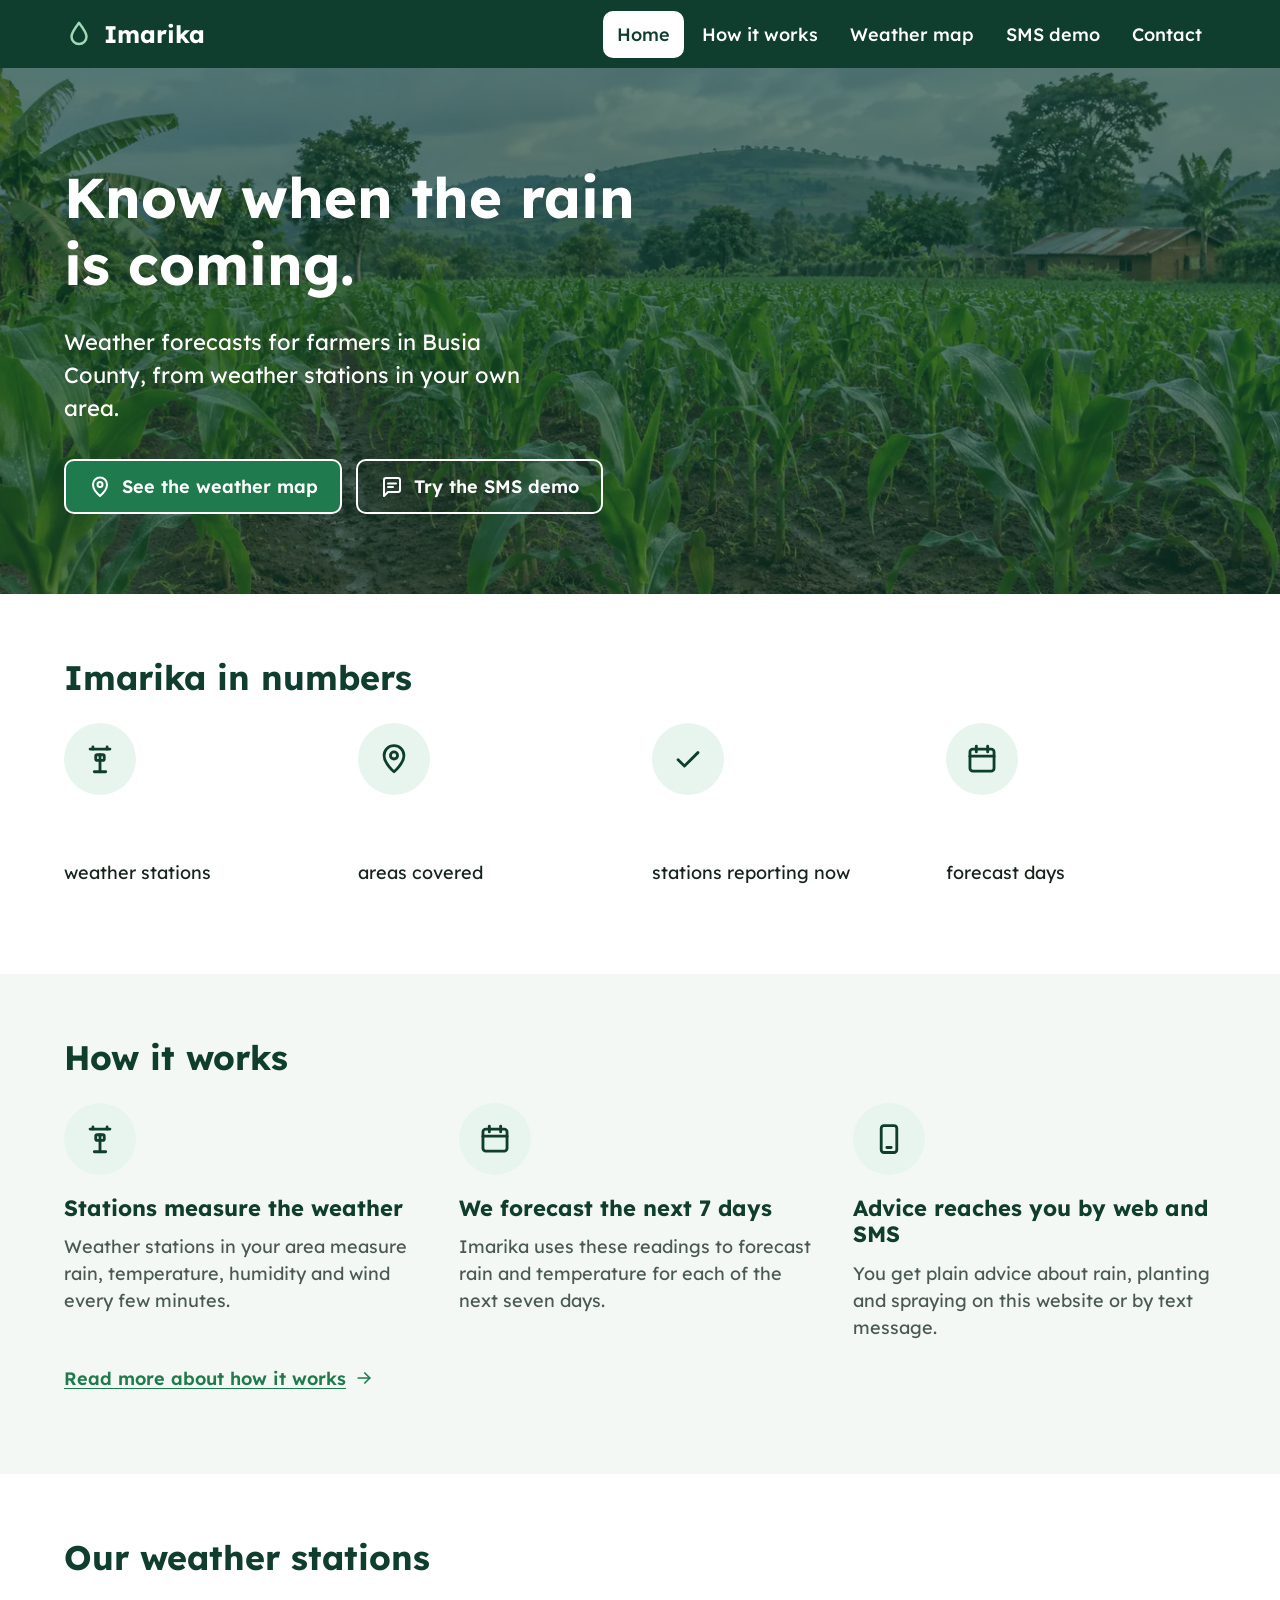
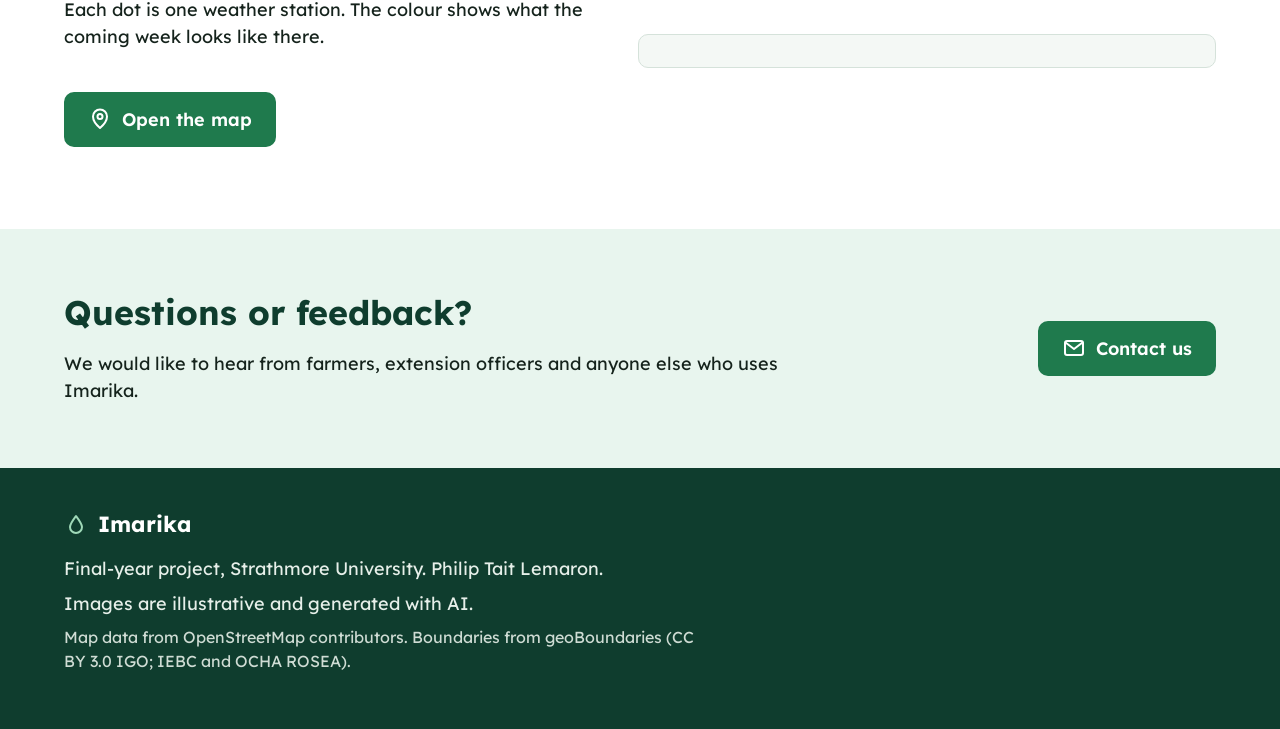
==== commit b41f0f98: "feat(web): build the Home page from the station data Hero with the engine's sentence for the week, n" ====
--- a/web/index.html
+++ b/web/index.html
@@ -1,147 +1,116 @@
 <!doctype html>
 <html lang="en">
 <head>
-  <meta charset="utf-8">
-  <meta name="viewport" content="width=device-width, initial-scale=1, viewport-fit=cover">
-  <title>Imarika | Weather advice for farmers in Busia County</title>
-  <meta name="description" content="Seven-day weather advice for smallholder farmers in Busia County, Kenya, from local weather stations.">
-  <meta name="theme-color" content="#0b2e6b">
-  <link rel="manifest" href="manifest.webmanifest">
-  <link rel="icon" href="icons/icon-192.png" type="image/png">
-  <link rel="apple-touch-icon" href="icons/icon-192.png">
-  <link rel="preload" href="fonts/lexend-latin-400-normal.woff2" as="font" type="font/woff2" crossorigin>
-  <link rel="preload" href="fonts/lexend-latin-700-normal.woff2" as="font" type="font/woff2" crossorigin>
-  <link rel="stylesheet" href="vendor/leaflet/leaflet.css">
-  <link rel="stylesheet" href="css/styles.css">
+<meta charset="utf-8">
+<meta name="viewport" content="width=device-width, initial-scale=1">
+<title>Imarika: weather forecasts for farmers in Busia County</title>
+<meta name="description" content="Weather forecasts for farmers in Busia County, from weather stations in your own area.">
+<meta name="theme-color" content="#0f3d2e">
+<link rel="manifest" href="manifest.webmanifest">
+<link rel="icon" href="icons/icon-192.png" type="image/png">
+<link rel="apple-touch-icon" href="icons/icon-192.png">
+<link rel="preload" href="fonts/lexend-latin-400-normal.woff2" as="font" type="font/woff2" crossorigin>
+<link rel="preload" href="img/about-field.webp" as="image" type="image/webp">
+<link rel="stylesheet" href="css/styles.css">
 </head>
-<body>
-  <a class="skip" href="#panel">Skip to the station forecast</a>
-  <div id="synthetic-banner" class="banner banner-synthetic" role="alert" hidden>SYNTHETIC PREVIEW DATA - NOT REAL FORECASTS</div>
-  <div id="offline-banner" class="banner banner-offline" role="status" hidden></div>
+<body data-page="home">
+<!-- Generated by scripts/build_pages.py from site_src/. Edit those files, then run the script. -->
+<a class="skip-link" href="#main">Skip to main content</a>
+<header class="site-header">
+  <div class="wrap header-inner">
+    <a class="brand" href="index.html" aria-label="Imarika home page"><svg class="icon" aria-hidden="true" focusable="false"><use href="img/icons.svg#drop"></use></svg><span>Imarika</span></a>
+    <nav class="top-nav" aria-label="Main menu">
+      <ul>
+    <li><a href="index.html" aria-current="page">Home</a></li>
+    <li><a href="how-it-works.html">How it works</a></li>
+    <li><a href="map.html">Weather map</a></li>
+    <li><a href="sms.html">SMS demo</a></li>
+    <li><a href="contact.html">Contact</a></li>
+      </ul>
+    </nav>
+  </div>
+</header>
+<main id="main" tabindex="-1">
+<p class="offline-note wrap" id="offline-note" role="status" hidden></p>
+<section class="hero" aria-labelledby="hero-title">
+  <img class="hero-img" src="img/about-field.webp" width="1600" height="533" alt="Illustration of a maize field after rain in western Kenya" fetchpriority="high">
+  <div class="hero-overlay"></div>
+  <div class="wrap hero-inner">
+    <h1 id="hero-title">Know when the rain is coming.</h1>
+    <p class="hero-text">Weather forecasts for farmers in Busia County, from weather stations in your own area.</p>
+    <div class="hero-actions">
+      <a class="btn btn-solid btn-on-dark" href="map.html"><svg class="icon" aria-hidden="true" focusable="false"><use href="img/icons.svg#pin"></use></svg><span>See the weather map</span></a>
+      <a class="btn btn-outline-light" href="sms.html"><svg class="icon" aria-hidden="true" focusable="false"><use href="img/icons.svg#message"></use></svg><span>Try the SMS demo</span></a>
+    </div>
+    <p class="hero-week" id="hero-week" hidden><svg class="icon" aria-hidden="true" focusable="false"><use href="img/icons.svg#calendar"></use></svg><span><strong>This week:</strong> <span id="hero-week-text"></span></span></p>
+  </div>
+</section>
 
-  <header class="topbar">
-    <div class="topbar-inner">
-      <a class="brand" href="#map-section" aria-label="Imarika, back to the map">
-        <svg class="brand-mark" viewBox="0 0 32 32" aria-hidden="true"><rect width="32" height="32" rx="7" fill="#ffffff"/><path d="M16 6c-4 5.5-7 9-7 12.5a7 7 0 0 0 14 0C23 15 20 11.5 16 6z" fill="#0b2e6b"/><path d="M12.5 19.5a3.5 3.5 0 0 0 3.5 3.5" stroke="#7d98db" stroke-width="2" fill="none" stroke-linecap="round"/></svg>
-        <span><span class="brand-name">Imarika</span><span class="brand-sub">Busia County weather</span></span>
-      </a>
-      <nav class="topnav" aria-label="Sections">
-        <a href="#map-section">Map</a>
-        <a href="#week">This week</a>
-        <a href="#sms">SMS demo</a>
-        <a href="#how">How it works</a>
-        <a href="#trust">Reliability</a>
-        <a href="#about">About</a>
-      </nav>
-      <button id="present-toggle" class="toggle" type="button" aria-pressed="false">
-        <svg class="ic" viewBox="0 0 24 24" aria-hidden="true"><rect x="3" y="4" width="18" height="12" rx="2"/><path d="M12 16v4M8 20h8"/></svg>
-        Presentation mode
-      </button>
+<section class="band" aria-labelledby="numbers-title">
+  <div class="wrap">
+    <h2 id="numbers-title">Imarika in numbers</h2>
+    <ul class="numbers" id="numbers">
+      <li><span class="icon-circle"><svg class="icon" aria-hidden="true" focusable="false"><use href="img/icons.svg#station"></use></svg></span><strong data-count="stations">&nbsp;</strong><span>weather stations</span></li>
+      <li><span class="icon-circle"><svg class="icon" aria-hidden="true" focusable="false"><use href="img/icons.svg#pin"></use></svg></span><strong data-count="areas">&nbsp;</strong><span>areas covered</span></li>
+      <li><span class="icon-circle"><svg class="icon" aria-hidden="true" focusable="false"><use href="img/icons.svg#check"></use></svg></span><strong data-count="reporting">&nbsp;</strong><span>stations reporting now</span></li>
+      <li><span class="icon-circle"><svg class="icon" aria-hidden="true" focusable="false"><use href="img/icons.svg#calendar"></use></svg></span><strong data-count="days">&nbsp;</strong><span>forecast days</span></li>
+    </ul>
+    <p class="muted" id="updated"></p>
+  </div>
+</section>
+
+<section class="band band-alt" aria-labelledby="how-title">
+  <div class="wrap">
+    <h2 id="how-title">How it works</h2>
+    <ol class="steps">
+      <li><span class="icon-circle"><svg class="icon" aria-hidden="true" focusable="false"><use href="img/icons.svg#station"></use></svg></span><h3>Stations measure the weather</h3><p>Weather stations in your area measure rain, temperature, humidity and wind every few minutes.</p></li>
+      <li><span class="icon-circle"><svg class="icon" aria-hidden="true" focusable="false"><use href="img/icons.svg#calendar"></use></svg></span><h3>We forecast the next 7 days</h3><p>Imarika uses these readings to forecast rain and temperature for each of the next seven days.</p></li>
+      <li><span class="icon-circle"><svg class="icon" aria-hidden="true" focusable="false"><use href="img/icons.svg#phone"></use></svg></span><h3>Advice reaches you by web and SMS</h3><p>You get plain advice about rain, planting and spraying on this website or by text message.</p></li>
+    </ol>
+    <p><a class="text-link" href="how-it-works.html">Read more about how it works<svg class="icon" aria-hidden="true" focusable="false"><use href="img/icons.svg#arrow"></use></svg></a></p>
+  </div>
+</section>
+
+<section class="band" aria-labelledby="stations-title">
+  <div class="wrap stations-grid">
+    <div>
+      <h2 id="stations-title">Our weather stations</h2>
+      <p>Each dot is one weather station. The colour shows what the coming week looks like there.</p>
+      <ul class="status-counts" id="status-counts"></ul>
+      <p><a class="btn btn-solid" href="map.html"><svg class="icon" aria-hidden="true" focusable="false"><use href="img/icons.svg#pin"></use></svg><span>Open the map</span></a></p>
     </div>
-  </header>
+    <figure class="mini-map" id="mini-map" aria-label="Map of Busia County with its weather stations"></figure>
+  </div>
+</section>
 
-  <main>
-    <!-- Map hero: full-bleed map, station list on the left, station sheet on the right -->
-    <section id="map-section" class="map-hero" aria-label="Station map">
-      <div id="map" role="region" aria-label="Map of Busia County with weather stations"></div>
-      <p id="map-notice" class="map-notice" role="status" hidden></p>
-
-      <aside class="sheet sheet-left" aria-labelledby="overview-title">
-        <div class="overview">
-          <h1 id="overview-title">Busia County stations</h1>
-          <p id="issued-line">Loading forecast...</p>
-          <dl>
-            <div><dt>Reporting</dt><dd id="stat-reporting">–</dd></div>
-            <div><dt>With alerts this week</dt><dd id="stat-alerts">–</dd></div>
-          </dl>
-          <a class="btn btn-small secondary" href="#sms">See an SMS alert</a>
-        </div>
-        <div class="list-tools">
-          <label class="search">
-            <span class="sr-only">Search stations by number or area</span>
-            <svg class="ic" viewBox="0 0 24 24" aria-hidden="true"><circle cx="11" cy="11" r="7"/><path d="m20 20-4-4"/></svg>
-            <input id="station-search" type="search" placeholder="Search number or area" autocomplete="off">
-          </label>
-          <div class="sort-row">
-            <label for="station-sort">Sort</label>
-            <select id="station-sort">
-              <option value="alerts">Alerts first</option>
-              <option value="name">Station number</option>
-              <option value="area">Area</option>
-            </select>
-          </div>
-        </div>
-        <ul id="station-items" class="station-items" aria-label="Stations"></ul>
-      </aside>
-
-      <ul id="legend" class="legend" aria-label="Map key"></ul>
-
-      <article id="panel" class="sheet sheet-right" aria-live="polite" aria-labelledby="panel-name" tabindex="-1">
-        <p class="stopped">Loading stations...</p>
-      </article>
-    </section>
-
-    <section id="week" class="section section-alt" aria-labelledby="week-title">
-      <div class="wrap">
-        <div class="section-head">
-          <h2 id="week-title">This week in Busia</h2>
-          <p>Every alert across all stations, most serious first.</p>
-        </div>
-        <div id="alert-cards" class="alert-grid"></div>
-      </div>
-    </section>
-
-    <section id="sms" class="section" aria-labelledby="sms-title">
-      <div class="wrap">
-        <div class="section-head">
-          <h2 id="sms-title">The same advice by text message</h2>
-          <p>Farmers without a smartphone get one short message with one clear action.</p>
-        </div>
-        <div id="sms-demo" class="sms-layout"></div>
-      </div>
-    </section>
-
-    <section id="how" class="section section-alt" aria-labelledby="how-title">
-      <div class="wrap">
-        <div class="section-head">
-          <h2 id="how-title">How it works</h2>
-          <p>From a sensor in a field to advice on a phone.</p>
-        </div>
-        <ol id="pipeline" class="pipeline"></ol>
-      </div>
-    </section>
-
-    <section id="trust" class="section" aria-labelledby="trust-title">
-      <div class="wrap">
-        <div class="section-head">
-          <h2 id="trust-title">How much to trust it</h2>
-          <p>What has been measured, what has not, and what was fixed in the data.</p>
-        </div>
-        <div id="trust-body" class="trust-grid"></div>
-      </div>
-    </section>
-
-    <section id="about" class="section section-alt" aria-labelledby="about-title">
-      <div class="wrap">
-        <div class="section-head"><h2 id="about-title">About and credits</h2></div>
-        <div id="about-body" class="about-grid"></div>
-      </div>
-    </section>
-  </main>
-
-  <footer class="site-footer">
-    <div class="wrap"><p>Final-year project, Strathmore University. Philip Tait. Supervisor: Ms. J. Kirui.</p></div>
-  </footer>
-
-  <nav class="bottom-nav" aria-label="Main">
-    <a href="#map-section" data-nav="map-section"><svg class="ic" viewBox="0 0 24 24" aria-hidden="true"><path d="M9 4 3 6v14l6-2 6 2 6-2V4l-6 2-6-2zM9 4v14M15 6v14"/></svg>Map</a>
-    <a href="#panel" data-nav="panel"><svg class="ic" viewBox="0 0 24 24" aria-hidden="true"><rect x="3" y="5" width="18" height="16" rx="2"/><path d="M3 10h18M8 3v4M16 3v4"/></svg>Forecast</a>
-    <a href="#week" data-nav="week"><svg class="ic" viewBox="0 0 24 24" aria-hidden="true"><path d="M12 4 2.5 20h19L12 4z"/><path d="M12 10v4.5M12 17.5v.01"/></svg>Alerts</a>
-    <a href="#sms" data-nav="sms"><svg class="ic" viewBox="0 0 24 24" aria-hidden="true"><rect x="6" y="2" width="12" height="20" rx="2"/><path d="M10 18h4"/></svg>SMS demo</a>
-    <a href="#about" data-nav="about"><svg class="ic" viewBox="0 0 24 24" aria-hidden="true"><circle cx="12" cy="12" r="9"/><path d="M12 11v6M12 7.5v.01"/></svg>About</a>
-  </nav>
-
-  <script src="vendor/leaflet/leaflet.js"></script>
-  <script src="js/app.js"></script>
+<section class="band band-mint" aria-labelledby="contact-title">
+  <div class="wrap closing">
+    <div>
+      <h2 id="contact-title">Questions or feedback?</h2>
+      <p>We would like to hear from farmers, extension officers and anyone else who uses Imarika.</p>
+    </div>
+    <a class="btn btn-solid" href="contact.html"><svg class="icon" aria-hidden="true" focusable="false"><use href="img/icons.svg#mail"></use></svg><span>Contact us</span></a>
+  </div>
+</section>
+</main>
+<footer class="site-footer">
+  <div class="wrap footer-inner">
+    <p class="footer-brand"><svg class="icon" aria-hidden="true" focusable="false"><use href="img/icons.svg#drop"></use></svg><span>Imarika</span></p>
+    <p>Final-year project, Strathmore University. Philip Tait Lemaron.</p>
+    <p>Images are illustrative and generated with AI.</p>
+    <p class="footer-small">Map data from OpenStreetMap contributors. Boundaries from geoBoundaries (CC BY 3.0 IGO; IEBC and OCHA ROSEA).</p>
+  </div>
+</footer>
+<nav class="bottom-nav" aria-label="Main menu">
+  <ul>
+    <li><a href="index.html" aria-current="page"><svg class="icon" aria-hidden="true" focusable="false"><use href="img/icons.svg#home"></use></svg><span>Home</span></a></li>
+    <li><a href="how-it-works.html"><svg class="icon" aria-hidden="true" focusable="false"><use href="img/icons.svg#info"></use></svg><span>How it works</span></a></li>
+    <li><a href="map.html"><svg class="icon" aria-hidden="true" focusable="false"><use href="img/icons.svg#pin"></use></svg><span>Weather map</span></a></li>
+    <li><a href="sms.html"><svg class="icon" aria-hidden="true" focusable="false"><use href="img/icons.svg#message"></use></svg><span>SMS demo</span></a></li>
+    <li><a href="contact.html"><svg class="icon" aria-hidden="true" focusable="false"><use href="img/icons.svg#mail"></use></svg><span>Contact</span></a></li>
+  </ul>
+</nav>
+<script src="js/common.js"></script>
+<script src="js/home.js"></script>
 </body>
 </html>
--- a/web/css/styles.css
+++ b/web/css/styles.css
@@ -1,413 +1,279 @@
-/* Imarika showcase site. Plain CSS, no build step. */
-
-@font-face { font-family: "Lexend"; font-weight: 400; font-style: normal; font-display: swap; src: url("../fonts/lexend-latin-400-normal.woff2") format("woff2"); }
-@font-face { font-family: "Lexend"; font-weight: 500; font-style: normal; font-display: swap; src: url("../fonts/lexend-latin-500-normal.woff2") format("woff2"); }
-@font-face { font-family: "Lexend"; font-weight: 600; font-style: normal; font-display: swap; src: url("../fonts/lexend-latin-600-normal.woff2") format("woff2"); }
-@font-face { font-family: "Lexend"; font-weight: 700; font-style: normal; font-display: swap; src: url("../fonts/lexend-latin-700-normal.woff2") format("woff2"); }
-@font-face { font-family: "Lexend"; font-weight: 800; font-style: normal; font-display: swap; src: url("../fonts/lexend-latin-800-normal.woff2") format("woff2"); }
+/* Imarika website. Green, calm, flat: no shadows, no gradients, 10 px corners. */
+
+@font-face { font-family: "Lexend"; font-style: normal; font-weight: 400; font-display: swap; src: url("../fonts/lexend-latin-400-normal.woff2") format("woff2"); }
+@font-face { font-family: "Lexend"; font-style: normal; font-weight: 500; font-display: swap; src: url("../fonts/lexend-latin-500-normal.woff2") format("woff2"); }
+@font-face { font-family: "Lexend"; font-style: normal; font-weight: 600; font-display: swap; src: url("../fonts/lexend-latin-600-normal.woff2") format("woff2"); }
+@font-face { font-family: "Lexend"; font-style: normal; font-weight: 700; font-display: swap; src: url("../fonts/lexend-latin-700-normal.woff2") format("woff2"); }
 
 :root {
-  --statusbar: #001a47;
-  --navy: #0b2e6b;
-  --navy-sub: #7d98db;
-  --bg: #f9f9ff;
-  --surface: #ffffff;
-  --tile: #f1f3ff;
-  --chip: #e8eeff;
-  --border: #c4c6d2;
-  --text: #151c29;
-  --text-2: #444650;
-  --alert-bg: #ffdcc3;
-  --alert-border: #e47f15;
-  --alert-text: #2f1500;
-  --alert-small: #6e3900;
-  --green: #006e26;
-  --green-badge: #99f89e;
-  --green-badge-text: #002106;
-  --red-tint: #ffdad6;
-  --red-text: #93000a;
-  --error: #ba1a1a;
-  /* Station status colours (always shown with words) */
-  --st-warning: #ba1a1a;
-  --st-watch: #e47f15;
-  --st-planting: #006e26;
-  --st-delay: #1f5fbf;
-  --st-none: #5d6b8a;
-  --st-offline: #8a8c96;
-  --r-sm: 4px;
-  --r: 6px;
-  --r-lg: 8px;
-  --shadow: 0 1px 2px rgba(21, 28, 41, .08), 0 4px 14px rgba(21, 28, 41, .08);
-  --shadow-lg: 0 2px 6px rgba(21, 28, 41, .12), 0 16px 40px rgba(21, 28, 41, .16);
-  --font: "Lexend", system-ui, -apple-system, "Segoe UI", Roboto, Arial, sans-serif;
-  --mono: ui-monospace, "Cascadia Mono", Consolas, "Courier New", monospace;
-  --topbar-h: 60px;
-  --focus: 0 0 0 2px #ffffff, 0 0 0 5px #0b2e6b;
-}
-
-* { box-sizing: border-box; }
-html { scroll-behavior: smooth; scroll-padding-top: calc(var(--topbar-h) + 12px); }
-body { margin: 0; background: var(--bg); color: var(--text); font-family: var(--font); font-size: 16px; line-height: 1.55; -webkit-font-smoothing: antialiased; }
-h1, h2, h3, h4 { margin: 0 0 .5em; line-height: 1.2; font-weight: 700; letter-spacing: -.005em; }
-h2 { font-size: clamp(1.5rem, 2.4vw, 2rem); }
-h3 { font-size: 1.15rem; }
-p { margin: 0 0 1em; }
-a { color: var(--navy); }
-button, input, select { font: inherit; color: inherit; }
-svg { flex: none; }
-:focus-visible { outline: none; box-shadow: var(--focus); border-radius: var(--r-sm); }
-.wrap { width: min(1280px, 100% - 2rem); margin-inline: auto; }
+  --forest: #0f3d2e;
+  --leaf: #1f7a4d;
+  --leaf-dark: #17603c;
+  --mint: #e8f5ee;
+  --white: #ffffff;
+  --soft: #f4f8f5;
+  --text: #15231c;
+  --text-2: #4a5a52;
+  --border: #d5e2da;
+  --radius: 10px;
+  --wrap: 1200px;
+  --focus: #f2b705;
+
+  --st-warning-fg: #b3261e;  --st-warning-bg: #fde8e6;
+  --st-watch-fg: #b45309;    --st-watch-bg: #fff0dc;
+  --st-planting-fg: #166534; --st-planting-bg: #dcf5e4;
+  --st-delay-fg: #1d4ed8;    --st-delay-bg: #e3ecff;
+  --st-none-fg: #475569;     --st-none-bg: #eef1f4;
+  --st-offline-fg: #6b7280;  --st-offline-bg: #f3f4f6;
+}
+
+*, *::before, *::after { box-sizing: border-box; }
+html { -webkit-text-size-adjust: 100%; scroll-padding-top: 80px; }
+body {
+  margin: 0; font-family: "Lexend", system-ui, sans-serif; font-size: 18px; line-height: 1.5;
+  color: var(--text); background: var(--white);
+}
+img, svg { display: block; max-width: 100%; }
+h1, h2, h3 { line-height: 1.2; margin: 0 0 .5em; font-weight: 700; color: var(--forest); }
+h1 { font-size: clamp(30px, 4vw, 44px); }
+h2 { font-size: clamp(26px, 3vw, 34px); }
+h3 { font-size: 22px; }
+p { margin: 0 0 1em; max-width: 65ch; }
+a { color: var(--leaf); text-underline-offset: 3px; }
+a:hover { color: var(--leaf-dark); }
+:focus-visible { outline: 3px solid var(--focus); outline-offset: 3px; border-radius: 4px; }
+.wrap { width: 100%; max-width: var(--wrap); margin: 0 auto; padding: 0 24px; }
 .muted { color: var(--text-2); }
-.small { font-size: .875rem; }
-.sr-only { position: absolute; width: 1px; height: 1px; overflow: hidden; clip: rect(0 0 0 0); white-space: nowrap; }
-.skip { position: absolute; left: -999px; top: 8px; background: var(--navy); color: #fff; padding: .5rem 1rem; border-radius: var(--r); z-index: 3000; }
-.skip:focus { left: 8px; }
-.ic { width: 20px; height: 20px; fill: none; stroke: currentColor; stroke-width: 2; stroke-linecap: round; stroke-linejoin: round; }
-.label { text-transform: uppercase; letter-spacing: .1em; font-size: .75rem; font-weight: 600; color: var(--text-2); margin: 0; }
-
-/* Banners */
-.banner { text-align: center; font-weight: 700; font-size: .9rem; padding: .45rem 1rem; letter-spacing: .04em; }
-.banner-synthetic { background: var(--error); color: #fff; }
-.banner-offline { background: var(--alert-bg); color: var(--alert-text); border-bottom: 1px solid var(--alert-border); }
-
-/* Top bar */
-.topbar { position: sticky; top: 0; z-index: 1500; background: var(--navy); color: #fff; }
-.topbar-inner { height: var(--topbar-h); display: flex; align-items: center; gap: 1.5rem; padding: 0 1.25rem; }
-.brand { display: flex; align-items: center; gap: .6rem; color: #fff; text-decoration: none; }
-.brand-mark { width: 30px; height: 30px; }
-.brand-name { font-weight: 800; font-size: 1.3rem; letter-spacing: .01em; display: block; line-height: 1.1; }
-.brand-sub { color: var(--navy-sub); font-size: .78rem; font-weight: 500; display: block; }
-.topnav { display: flex; gap: .25rem; margin-left: auto; }
-.topnav a { color: #dfe6fb; text-decoration: none; font-weight: 500; font-size: .95rem; padding: .45rem .75rem; border-radius: var(--r); }
-.topnav a:hover, .topnav a[aria-current="true"] { background: rgba(255, 255, 255, .12); color: #fff; }
-.toggle { display: inline-flex; align-items: center; gap: .45rem; background: transparent; border: 1px solid rgba(255, 255, 255, .45); color: #fff; border-radius: var(--r); padding: .4rem .8rem; cursor: pointer; font-weight: 500; font-size: .9rem; }
-.toggle[aria-pressed="true"] { background: #fff; color: var(--navy); }
-
-/* Buttons */
-.btn { display: inline-flex; align-items: center; justify-content: center; gap: .5rem; border-radius: var(--r); padding: .65rem 1.1rem; font-weight: 600; text-decoration: none; border: 1.5px solid transparent; cursor: pointer; line-height: 1.2; transition: background .15s, box-shadow .15s; }
-.btn-primary { background: var(--navy); color: #fff; }
-.btn-primary:hover { background: #163f8a; }
-.btn-outline { background: var(--surface); color: var(--text); border-color: var(--text); }
-.btn-outline:hover { background: var(--tile); }
-.btn-small { padding: .45rem .8rem; font-size: .9rem; }
-.btn[disabled] { opacity: .5; cursor: not-allowed; }
-
-/* ------------------------------------------------------------- Map hero */
-.map-hero { position: relative; height: calc(100vh - var(--topbar-h)); min-height: 620px; background: #e9edf7; }
-.has-banner .map-hero { height: calc(100vh - var(--topbar-h) - 34px); }
-#map { position: absolute; inset: 0; background: #e9edf7; }
-#map.offline-map { background: linear-gradient(180deg, #eef1fa, #e6ebf6); }
-.leaflet-container { font-family: var(--font); }
-.leaflet-control-attribution { font-size: 12px; }
-.map-notice { position: absolute; z-index: 600; left: 50%; transform: translateX(-50%); top: 14px; margin: 0; max-width: min(520px, 90%); background: var(--alert-bg); color: var(--alert-text); border: 1px solid var(--alert-border); border-radius: var(--r); padding: .45rem .8rem; font-size: .85rem; font-weight: 500; box-shadow: var(--shadow); }
-
-.sheet { position: absolute; z-index: 700; background: var(--surface); border: 1px solid var(--border); border-radius: var(--r-lg); box-shadow: var(--shadow-lg); }
-.sheet-left { top: 16px; left: 16px; bottom: 16px; width: 300px; display: flex; flex-direction: column; overflow: hidden; }
-.sheet-right { top: 16px; right: 16px; bottom: 16px; width: 420px; overflow-y: auto; overscroll-behavior: contain; background: var(--bg); }
-
-.overview { background: var(--navy); color: #fff; padding: 1rem 1rem .9rem; }
-.overview h1 { font-size: 1.15rem; margin: 0; }
-.overview p { margin: .1rem 0 .7rem; color: #c9d5f5; font-size: .85rem; }
-.overview dl { display: grid; grid-template-columns: 1fr 1fr; gap: .5rem; margin: 0 0 .75rem; }
-.overview dl div { background: rgba(255, 255, 255, .1); border-radius: var(--r); padding: .45rem .55rem; }
-.overview dt { font-size: .75rem; color: #c9d5f5; }
-.overview dd { margin: 0; font-weight: 700; font-size: 1.15rem; }
-.overview .btn { width: 100%; background: #fff; color: var(--navy); }
-.list-tools { padding: .75rem .75rem .5rem; border-bottom: 1px solid var(--border); display: grid; gap: .5rem; }
-.search { display: flex; align-items: center; gap: .4rem; border: 1px solid var(--border); border-radius: var(--r); padding: .3rem .6rem; background: var(--bg); }
-.search input { border: 0; background: transparent; width: 100%; outline: none; padding: .15rem 0; font-size: .95rem; }
-.search:focus-within { box-shadow: var(--focus); }
-.search .ic { width: 18px; height: 18px; color: var(--text-2); }
-.sort-row { display: flex; align-items: center; gap: .5rem; font-size: .85rem; color: var(--text-2); }
-.sort-row select { border: 1px solid var(--border); border-radius: var(--r-sm); padding: .2rem .4rem; background: #fff; font-size: .85rem; }
-.station-items { list-style: none; margin: 0; padding: .35rem; overflow-y: auto; flex: 1; }
-.station-items button { width: 100%; display: flex; align-items: center; gap: .6rem; text-align: left; background: transparent; border: 0; border-radius: var(--r); padding: .5rem .55rem; cursor: pointer; }
-.station-items button:hover { background: var(--tile); }
-.station-items button[aria-current="true"] { background: var(--chip); box-shadow: inset 3px 0 0 var(--navy); }
-.item-text { display: flex; flex-direction: column; line-height: 1.3; min-width: 0; }
-.item-name { font-weight: 600; font-size: .95rem; }
-.item-status { font-size: .8rem; color: var(--text-2); }
-.empty { color: var(--text-2); padding: .6rem; font-size: .9rem; }
-
-.legend { position: absolute; z-index: 650; left: 332px; right: 452px; bottom: 16px; margin: 0 auto; width: max-content; max-width: calc(100% - 800px); list-style: none; padding: .5rem .8rem; display: flex; flex-wrap: wrap; gap: .3rem 1rem; background: rgba(255, 255, 255, .96); border: 1px solid var(--border); border-radius: var(--r-lg); box-shadow: var(--shadow); }
-.legend li { display: flex; align-items: center; gap: .4rem; font-size: .85rem; font-weight: 500; }
-/* Leaflet controls sit beside the sheets, not under them */
-.map-hero .leaflet-left { left: 316px; }
-.map-hero .leaflet-right { right: 436px; }
-
-/* Status dots and markers */
-.st-warning { --c: var(--st-warning); }
-.st-watch { --c: var(--st-watch); }
-.st-planting { --c: var(--st-planting); }
-.st-delay { --c: var(--st-delay); }
-.st-none { --c: var(--st-none); }
-.st-offline { --c: var(--st-offline); }
-.dot { width: 18px; height: 18px; border-radius: 50%; background: var(--c); display: inline-grid; place-items: center; flex: none; }
-.dot svg { width: 11px; height: 11px; fill: none; stroke: #fff; stroke-width: 3; stroke-linecap: round; stroke-linejoin: round; }
-.dot.st-offline { background: #fff; border: 2px solid var(--c); }
-.dot.st-offline svg { stroke: var(--c); }
-.marker { position: relative; width: 36px; height: 36px; display: grid; place-items: center; }
-.marker-core { width: 30px; height: 30px; border-radius: 50%; background: var(--c); border: 3px solid #fff; box-shadow: 0 2px 6px rgba(0, 0, 0, .35); display: grid; place-items: center; transition: transform .15s; }
-.marker-core svg { width: 14px; height: 14px; fill: none; stroke: #fff; stroke-width: 3; stroke-linecap: round; stroke-linejoin: round; }
-.marker.st-offline .marker-core { background: #fff; border-color: var(--c); }
-.marker.st-offline .marker-core svg { stroke: var(--c); }
-.leaflet-marker-icon:hover .marker-core, .marker.selected .marker-core { transform: scale(1.2); }
-.marker.selected .marker-core { box-shadow: 0 0 0 4px rgba(11, 46, 107, .45), 0 2px 6px rgba(0, 0, 0, .35); }
-.marker.pulse::before { content: ""; position: absolute; inset: 0; border-radius: 50%; background: var(--c); animation: pulse 2.2s ease-out infinite; }
-@keyframes pulse { 0% { transform: scale(.8); opacity: .45; } 100% { transform: scale(2.1); opacity: 0; } }
-.leaflet-marker-icon.leaflet-div-icon { background: transparent; border: 0; }
-.leaflet-tooltip.area-label { background: transparent; border: 0; box-shadow: none; color: #303a55; font-weight: 600; font-size: 12px; letter-spacing: .03em; text-shadow: 0 0 3px #fff, 0 0 3px #fff, 0 0 3px #fff; padding: 0; }
-.leaflet-tooltip.area-label::before { display: none; }
-.locator { background: rgba(255, 255, 255, .96); border: 1px solid var(--border); border-radius: var(--r); padding: 6px 6px 2px; text-align: center; }
-.locator svg { width: 96px; height: 110px; display: block; }
-.locator span { font-size: 12px; color: var(--text-2); font-weight: 600; }
-
-/* ------------------------------------------------------- Station panel */
-.ph-status { background: var(--statusbar); color: #fff; display: flex; justify-content: space-between; align-items: center; gap: .5rem; padding: .45rem 1rem; font-size: .75rem; font-weight: 600; letter-spacing: .05em; text-transform: uppercase; }
-.ph-status span { display: inline-flex; align-items: center; gap: .4rem; }
-.ph-status .live { width: 8px; height: 8px; border-radius: 50%; background: #4ade80; }
-.ph-status .live.off { background: transparent; border: 1.5px solid #c4c6d2; }
-.ph-status .ic { width: 14px; height: 14px; }
-.ph-head { background: var(--navy); color: #fff; padding: .9rem 1rem 1rem; display: flex; gap: .7rem; align-items: flex-start; }
-.ph-head .ic { width: 24px; height: 24px; margin-top: 3px; }
-.ph-head h2 { font-size: 1.35rem; margin: 0; }
-.ph-head p { margin: 0; color: var(--navy-sub); font-size: .9rem; font-weight: 500; }
-.status-chip { display: inline-flex; align-items: center; gap: .4rem; margin-top: .5rem; background: #fff; color: var(--text); border-radius: var(--r-sm); padding: .2rem .55rem .2rem .3rem; font-size: .8rem; font-weight: 600; }
-.ph-body { padding: .9rem; display: grid; gap: .9rem; }
-.card { background: var(--surface); border: 1px solid var(--border); border-radius: var(--r-lg); }
-.ph-card { padding: .9rem 1rem; }
-.card-head { display: flex; justify-content: space-between; align-items: center; gap: .5rem; margin-bottom: .6rem; }
-.chip { display: inline-flex; align-items: center; gap: .3rem; background: var(--chip); color: var(--navy); border: 1px solid #c9d4f3; border-radius: var(--r-sm); padding: .1rem .5rem; font-size: .75rem; font-weight: 600; }
-.temp-big { font-size: 2.6rem; font-weight: 800; line-height: 1; margin: .1rem 0 .8rem; letter-spacing: -.02em; }
-.metric-tiles { display: grid; grid-template-columns: repeat(3, minmax(0, 1fr)); gap: .5rem; }
-.metric { background: var(--tile); border: 1px solid var(--border); border-radius: var(--r); padding: .55rem .4rem; text-align: center; }
-.metric .ic { width: 18px; height: 18px; color: var(--navy); }
-.metric span { display: block; font-size: .72rem; letter-spacing: .06em; text-transform: uppercase; font-weight: 600; color: var(--text-2); line-height: 1.25; margin-top: .15rem; }
-.metric b { display: block; font-size: 1.15rem; font-weight: 700; }
-.reading-time { margin: .6rem 0 0; font-size: .8rem; color: var(--text-2); }
-.section-row { display: flex; justify-content: space-between; align-items: baseline; gap: .5rem; }
-.section-row h3 { margin: 0 0 .5rem; font-size: 1.1rem; }
-.days { display: grid; grid-auto-flow: column; grid-auto-columns: minmax(72px, 1fr); gap: .45rem; overflow-x: auto; padding-bottom: .25rem; scroll-snap-type: x mandatory; }
-.day { scroll-snap-align: start; background: var(--surface); border: 1px solid var(--border); border-radius: var(--r-lg); padding: .55rem .3rem .45rem; text-align: center; display: grid; gap: .25rem; justify-items: center; }
-.day .dname { font-size: .8rem; font-weight: 600; text-transform: uppercase; letter-spacing: .06em; }
-.day .ddate { font-size: .75rem; color: var(--text-2); margin-top: -.25rem; }
-.day .drop { width: 20px; height: 20px; color: var(--navy); }
-.day .tmax { font-weight: 700; font-size: 1rem; }
-.day .rain { background: var(--tile); border-radius: var(--r-sm); font-size: .8rem; font-weight: 600; padding: .05rem .4rem; width: 100%; }
-.day.heavy { border: 2px solid var(--text); }
-.day .rain.heavy { background: var(--red-tint); color: var(--red-text); }
-.day-note { margin: .45rem 0 0; font-size: .75rem; color: var(--text-2); }
-
-.alert-banner { background: var(--alert-bg); border: 2px solid var(--alert-border); border-radius: var(--r-lg); padding: .85rem 1rem; display: grid; grid-template-columns: auto 1fr; gap: .2rem .75rem; color: var(--alert-text); }
-.alert-banner > .ic { width: 26px; height: 26px; color: var(--alert-small); grid-row: span 3; }
-.alert-banner .alabel { font-size: .75rem; letter-spacing: .1em; text-transform: uppercase; font-weight: 700; color: var(--alert-small); }
-.alert-banner p { margin: 0; font-weight: 600; line-height: 1.4; }
-.alert-banner .awhen { font-size: .8rem; color: var(--alert-small); font-weight: 500; display: flex; align-items: center; gap: .3rem; }
-.alert-banner .awhen .ic { width: 14px; height: 14px; }
-
-.planting-card { border-left: 6px solid var(--green); padding: .9rem 1rem; }
-.planting-card .card-head h3 { margin: 0; display: flex; align-items: center; gap: .45rem; font-size: 1.1rem; }
-.planting-card .card-head .ic { color: var(--green); width: 22px; height: 22px; }
-.badge-green { background: var(--green-badge); color: var(--green-badge-text); border-radius: 999px; padding: .15rem .65rem; font-size: .75rem; font-weight: 600; border: 1px solid #5fc56b; white-space: nowrap; }
-.planting-card p { margin: 0; }
-.planting-card .detail { margin-top: .6rem; padding-top: .6rem; border-top: 1px solid var(--border); font-size: .85rem; color: var(--text-2); }
-.planting-card.off { border-left-color: var(--border); }
-.planting-card.off .card-head .ic { color: var(--text-2); }
-
-.ops { display: grid; grid-template-columns: 1fr 1fr; gap: .5rem; }
-.op { border: 1px solid var(--border); border-radius: var(--r); padding: .6rem .7rem; background: var(--tile); }
-.op h4 { font-size: .95rem; margin: 0 0 .25rem; display: flex; align-items: center; gap: .35rem; }
-.op p { margin: 0; font-size: .85rem; line-height: 1.4; }
-.op .ic { width: 18px; height: 18px; }
-.op.go h4 .ic { color: var(--green); }
-.op.hold { background: var(--red-tint); border-color: #f2a59d; }
-.op.hold h4 { color: var(--red-text); }
-.op.hold p { color: var(--red-text); }
-.op.wait h4 .ic, .op.unknown h4 .ic { color: var(--text-2); }
-
-.chart svg { width: 100%; height: auto; display: block; }
-details.more { border: 1px solid var(--border); border-radius: var(--r-lg); background: var(--surface); }
-details.more summary { cursor: pointer; padding: .7rem .9rem; font-weight: 600; list-style: none; display: flex; justify-content: space-between; align-items: center; }
-details.more summary::-webkit-details-marker { display: none; }
-details.more summary::after { content: ""; width: 8px; height: 8px; border-right: 2px solid var(--text-2); border-bottom: 2px solid var(--text-2); transform: rotate(45deg); transition: transform .2s; }
-details.more[open] summary::after { transform: rotate(-135deg); }
-details.more .details-body { padding: 0 .9rem .8rem; font-size: .95rem; }
-details.more ul { margin: 0; padding-left: 1.1rem; }
-.issued { margin: 0; font-size: .8rem; color: var(--text-2); text-align: center; }
-.stopped { padding: 1rem; }
-.stopped p { margin: 0; font-size: 1.05rem; }
-
-/* ------------------------------------------------------------ Sections */
-.section { padding: clamp(2.5rem, 5vw, 4rem) 0; }
-.section-alt { background: var(--tile); }
-.section-head { margin-bottom: 1.4rem; max-width: 70ch; }
-.section-head p { color: var(--text-2); margin: 0; }
-
-.alert-grid { display: grid; grid-template-columns: repeat(auto-fill, minmax(280px, 1fr)); gap: 1rem; }
-.alert-card { background: var(--surface); border: 1px solid var(--border); border-left: 6px solid var(--c); border-radius: var(--r-lg); padding: 1rem 1.1rem; display: flex; flex-direction: column; gap: .45rem; }
-.alert-card .tag { align-self: flex-start; display: inline-flex; align-items: center; gap: .35rem; font-size: .75rem; font-weight: 700; letter-spacing: .08em; text-transform: uppercase; padding: .15rem .5rem; border-radius: var(--r-sm); }
-.alert-card .tag svg { width: 14px; height: 14px; fill: none; stroke: currentColor; stroke-width: 2.5; stroke-linecap: round; stroke-linejoin: round; }
-.alert-card.st-warning .tag { background: var(--red-tint); color: var(--red-text); }
-.alert-card.st-watch .tag { background: var(--alert-bg); color: var(--alert-small); }
-.alert-card.st-planting .tag { background: var(--green-badge); color: var(--green-badge-text); }
-.alert-card.st-delay .tag { background: var(--chip); color: var(--navy); }
-.alert-card h3 { margin: 0; font-size: 1.05rem; }
-.alert-card .when { margin: 0; color: var(--text-2); font-size: .875rem; }
-.alert-card .action { margin: 0; flex: 1; }
-.btn-row { display: flex; flex-wrap: wrap; gap: .5rem; }
-
-/* SMS demo */
-.sms-layout { display: grid; grid-template-columns: minmax(0, 1fr) 390px; gap: clamp(1.5rem, 4vw, 3.5rem); align-items: start; }
-.sms-controls { padding: 1.25rem; display: grid; gap: 1rem; }
-.sandbox-note { display: flex; gap: .6rem; align-items: flex-start; background: var(--chip); color: var(--navy); border: 1px solid #c9d4f3; border-radius: var(--r); padding: .65rem .8rem; font-weight: 600; margin: 0; }
-.field { display: grid; gap: .35rem; }
-.field label, .field legend { font-weight: 600; font-size: .95rem; }
-.field select, .field input[type="tel"] { border: 1px solid var(--border); border-radius: var(--r); padding: .6rem .75rem; background: #fff; width: 100%; }
-.hint { font-size: .85rem; color: var(--text-2); }
-.error { color: var(--error); font-weight: 600; font-size: .9rem; }
-fieldset.field { border: 0; padding: 0; margin: 0; }
-.segmented { display: inline-flex; flex-wrap: wrap; border: 1px solid var(--border); border-radius: var(--r); overflow: hidden; }
-.segmented label { padding: .5rem .9rem; cursor: pointer; font-weight: 600; font-size: .9rem; background: #fff; }
-.segmented label + label { border-left: 1px solid var(--border); }
-.segmented input { position: absolute; opacity: 0; pointer-events: none; }
-.segmented label:has(input:checked) { background: var(--navy); color: #fff; }
-.segmented label:has(input:focus-visible) { box-shadow: inset 0 0 0 3px var(--navy-sub); }
-.scenario-bars { display: flex; gap: 4px; align-items: flex-end; height: 40px; margin: .4rem 0 .25rem; }
-.scenario-bars span { flex: 1; background: var(--navy); border-radius: 2px 2px 0 0; min-height: 2px; }
-.result { border-radius: var(--r); padding: .65rem .8rem; font-weight: 600; margin: 0; }
-.result.ok { background: var(--green-badge); color: var(--green-badge-text); }
-.result.fail { background: var(--red-tint); color: var(--red-text); }
-.result.demo { background: var(--alert-bg); color: var(--alert-text); }
-
-.phone { width: 100%; max-width: 390px; margin-inline: auto; background: #0e1424; border-radius: 40px; padding: 10px; box-shadow: var(--shadow-lg); }
-.phone-screen { background: var(--bg); border-radius: 31px; overflow: hidden; min-height: 520px; display: flex; flex-direction: column; }
-.phone-screen .ph-status { padding-top: .8rem; }
-.sms-card { margin: .9rem; padding: .9rem; border-left: 6px solid var(--c, var(--navy)); }
-.sms-card h3 { display: flex; align-items: center; gap: .45rem; font-size: 1.05rem; margin: 0 0 .4rem; }
-.sms-card h3 svg { width: 20px; height: 20px; fill: none; stroke: var(--c, var(--navy)); stroke-width: 2.2; stroke-linecap: round; stroke-linejoin: round; }
-.sms-box { background: var(--tile); border: 1px solid var(--border); border-radius: var(--r); padding: .75rem; margin-top: .6rem; }
-.sms-box .label { color: var(--navy); margin-bottom: .4rem; }
-.sms-text { font-family: var(--mono); font-size: .9rem; line-height: 1.5; margin: 0; white-space: pre-wrap; overflow-wrap: anywhere; min-height: 4.5em; }
-.sms-text.arrive { animation: arrive .45s ease both; }
-@keyframes arrive { from { opacity: 0; transform: translateY(10px); } to { opacity: 1; transform: none; } }
-.sms-meta { display: flex; justify-content: space-between; align-items: center; margin-top: .6rem; font-size: .8rem; color: var(--text-2); font-family: var(--mono); }
-.sms-meta .chip { font-family: var(--font); }
-.sms-meta .over { color: var(--error); font-weight: 700; }
-.typing { display: inline-flex; gap: 4px; padding: .3rem 0; }
-.typing i { width: 7px; height: 7px; border-radius: 50%; background: var(--text-2); animation: blink 1s infinite; }
-.typing i:nth-child(2) { animation-delay: .15s; } .typing i:nth-child(3) { animation-delay: .3s; }
-@keyframes blink { 0%, 80%, 100% { opacity: .25; } 40% { opacity: 1; } }
-
-/* How it works */
-.pipeline { list-style: none; margin: 0; padding: 0; display: grid; grid-template-columns: repeat(6, minmax(0, 1fr)); gap: 1rem; }
-.pipeline li { position: relative; background: var(--surface); border: 1px solid var(--border); border-radius: var(--r-lg); padding: 1.1rem .9rem 1rem; }
-.pipeline li:not(:last-child)::after { content: ""; position: absolute; right: -.8rem; top: 38px; width: .6rem; height: .6rem; border-top: 2.5px solid var(--navy); border-right: 2.5px solid var(--navy); transform: rotate(45deg); }
-.pipeline .num { font-size: .75rem; font-weight: 700; color: var(--text-2); letter-spacing: .08em; }
-.pipeline .icon { width: 48px; height: 48px; border-radius: var(--r-lg); background: var(--chip); display: grid; place-items: center; margin: .35rem 0 .6rem; }
-.pipeline .icon svg { width: 26px; height: 26px; fill: none; stroke: var(--navy); stroke-width: 1.9; stroke-linecap: round; stroke-linejoin: round; }
-.pipeline h3 { font-size: 1.02rem; margin-bottom: .3rem; }
-.pipeline p { font-size: .9rem; color: var(--text-2); margin: 0; }
-
-/* Trust */
-.trust-grid { display: grid; grid-template-columns: repeat(2, minmax(0, 1fr)); gap: 1rem; }
-.trust-grid .card { padding: 1.25rem 1.35rem; }
-.trust-grid .wide { grid-column: 1 / -1; }
-.check-list { list-style: none; padding: 0; margin: 0; display: grid; gap: .55rem; }
-.check-list li { display: flex; gap: .55rem; align-items: flex-start; }
-.check-list svg { width: 20px; height: 20px; margin-top: 2px; fill: none; stroke: var(--green); stroke-width: 2.3; stroke-linecap: round; stroke-linejoin: round; }
-.check-list.caution svg { stroke: var(--alert-small); }
-.acc-table { width: 100%; border-collapse: collapse; }
-.acc-table th, .acc-table td { text-align: left; padding: .6rem .5rem; border-bottom: 1px solid var(--border); vertical-align: top; }
-.acc-table thead th { font-size: .75rem; text-transform: uppercase; letter-spacing: .08em; color: var(--text-2); }
-.better { font-weight: 700; color: var(--green); }
-.bar-track { height: 8px; background: var(--chip); border-radius: 2px; margin-top: .3rem; overflow: hidden; }
-.bar-fill { height: 100%; background: var(--green); }
-.source { display: block; font-size: .78rem; color: var(--text-2); overflow-wrap: anywhere; }
-.fix-list { list-style: none; padding: 0; margin: 0; display: grid; gap: .8rem; }
-.fix-list li { display: grid; grid-template-columns: auto minmax(0, 1fr); gap: .1rem .8rem; }
-.fix-list .num { font-weight: 800; font-size: 1.2rem; color: var(--navy); grid-row: span 2; min-width: 4.5rem; }
-
-/* About */
-.about-grid { display: grid; grid-template-columns: repeat(3, minmax(0, 1fr)); gap: 1rem; }
-.about-grid .card { padding: 1.25rem 1.35rem; }
-.about-grid ul { padding-left: 1.1rem; margin: 0; }
-.about-grid li { margin-bottom: .4rem; }
-.site-footer { background: var(--statusbar); color: #dfe6fb; padding: 1.4rem 0; text-align: center; }
-.site-footer p { margin: 0; font-weight: 500; }
-
-/* Bottom nav (phones) */
+.lead { font-size: 20px; }
+.label { font-size: 18px; font-weight: 600; color: var(--text); margin: 0 0 .6em; }
+.icon { width: 24px; height: 24px; flex: none; }
+[hidden] { display: none !important; }
+
+.skip-link { position: absolute; left: 16px; top: -100px; z-index: 2000; background: var(--white); color: var(--forest);
+  padding: 12px 16px; border-radius: var(--radius); font-weight: 600; }
+.skip-link:focus { top: 12px; }
+main:focus { outline: none; }
+
+/* ---------------------------------------------------------------- header */
+.site-header { background: var(--forest); color: var(--white); position: sticky; top: 0; z-index: 1000; }
+.header-inner { display: flex; align-items: center; justify-content: space-between; min-height: 68px; gap: 24px; }
+.brand { display: inline-flex; align-items: center; gap: 10px; color: var(--white); text-decoration: none; font-size: 24px; font-weight: 700; }
+.brand:hover { color: var(--white); }
+.brand .icon { width: 30px; height: 30px; color: #9fd9b8; }
+.top-nav ul { display: flex; gap: 4px; list-style: none; margin: 0; padding: 0; }
+.top-nav a { display: block; padding: 10px 14px; color: var(--white); text-decoration: none; border-radius: var(--radius); font-weight: 500; }
+.top-nav a:hover { background: rgba(255, 255, 255, .1); color: var(--white); }
+.top-nav a[aria-current="page"] { background: var(--white); color: var(--forest); }
+
+/* ---------------------------------------------------------------- buttons */
+.btn { display: inline-flex; align-items: center; gap: 10px; min-height: 52px; padding: 12px 22px; border-radius: var(--radius);
+  font: inherit; font-weight: 600; text-decoration: none; border: 2px solid transparent; cursor: pointer; }
+.btn-solid { background: var(--leaf); color: var(--white); border-color: var(--leaf); }
+.btn-solid:hover { background: var(--leaf-dark); border-color: var(--leaf-dark); color: var(--white); }
+.btn-on-dark { border-color: var(--white); }
+.btn-on-dark:hover { border-color: var(--white); }
+.btn-outline-light { color: var(--white); border-color: var(--white); background: transparent; }
+.btn-outline-light:hover { background: rgba(255, 255, 255, .12); color: var(--white); }
+.text-link { display: inline-flex; align-items: center; gap: 8px; font-weight: 600; }
+.text-link .icon { width: 20px; height: 20px; }
+
+/* ---------------------------------------------------------------- sections */
+.band { padding: 64px 0; background: var(--white); }
+.band-alt { background: var(--soft); }
+.band-mint { background: var(--mint); }
+.page-top { padding-top: 40px; }
+.icon-circle { display: inline-grid; place-items: center; width: 72px; height: 72px; border-radius: 50%;
+  background: var(--mint); color: var(--forest); flex: none; }
+.icon-circle .icon { width: 34px; height: 34px; }
+.band-mint .icon-circle { background: var(--white); }
+.offline-note { margin: 16px auto 0; padding: 12px 24px; color: var(--text-2); }
+
+/* ---------------------------------------------------------------- hero */
+.hero { position: relative; color: var(--white); overflow: hidden; background: var(--forest); }
+.hero-img { position: absolute; inset: 0; width: 100%; height: 100%; object-fit: cover; }
+.hero-overlay { position: absolute; inset: 0; background: rgba(15, 61, 46, .65); }
+.hero-inner { position: relative; padding-top: 96px; padding-bottom: 40px; min-height: 520px; display: flex; flex-direction: column; justify-content: center; }
+.hero h1 { color: var(--white); font-size: clamp(34px, 5vw, 56px); max-width: 16ch; }
+.hero-text { font-size: 22px; max-width: 38ch; }
+.hero-actions { display: flex; flex-wrap: wrap; gap: 14px; margin: 12px 0 40px; }
+.hero-week { display: flex; gap: 10px; align-items: flex-start; margin: auto 0 0; padding-top: 16px;
+  border-top: 1px solid rgba(255, 255, 255, .35); max-width: none; }
+.hero-week .icon { margin-top: 2px; }
+
+/* ---------------------------------------------------------------- numbers and steps */
+.numbers { list-style: none; padding: 0; margin: 24px 0; display: grid; grid-template-columns: repeat(4, minmax(0, 1fr)); gap: 24px; }
+.numbers li { display: flex; flex-direction: column; align-items: flex-start; gap: 6px; }
+.numbers strong { font-size: 40px; line-height: 1.1; color: var(--forest); margin-top: 8px; }
+.steps { list-style: none; padding: 0; margin: 24px 0; display: grid; grid-template-columns: repeat(3, minmax(0, 1fr)); gap: 32px; }
+.steps li { display: flex; flex-direction: column; gap: 12px; }
+.steps h3 { margin: 8px 0 0; }
+.steps p { margin: 0; color: var(--text-2); }
+
+.stations-grid { display: grid; grid-template-columns: minmax(0, 1fr) minmax(0, 1.1fr); gap: 48px; align-items: center; }
+.mini-map { margin: 0; background: var(--soft); border: 1px solid var(--border); border-radius: var(--radius); padding: 16px; }
+.mini-map svg { width: 100%; height: auto; }
+.status-counts { list-style: none; padding: 0; margin: 0 0 24px; display: flex; flex-direction: column; gap: 8px; }
+.closing { display: flex; align-items: center; justify-content: space-between; gap: 24px; flex-wrap: wrap; }
+.closing p { margin: 0; }
+.placeholder { padding-bottom: 40px; }
+.placeholder .icon-circle { margin-bottom: 16px; }
+
+/* ---------------------------------------------------------------- status badges */
+.badge { display: inline-flex; align-items: center; gap: 8px; padding: 6px 12px; border-radius: var(--radius);
+  font-weight: 600; font-size: 16px; border: 1px solid transparent; line-height: 1.3; }
+.badge .icon { width: 20px; height: 20px; }
+.st-warning { color: var(--st-warning-fg); background: var(--st-warning-bg); }
+.st-watch { color: var(--st-watch-fg); background: var(--st-watch-bg); }
+.st-planting { color: var(--st-planting-fg); background: var(--st-planting-bg); }
+.st-delay { color: var(--st-delay-fg); background: var(--st-delay-bg); }
+.st-none { color: var(--st-none-fg); background: var(--st-none-bg); }
+.st-offline { color: var(--st-offline-fg); background: var(--st-offline-bg); border: 1px dashed var(--st-offline-fg); }
+
+/* ---------------------------------------------------------------- weather map page */
+.area-buttons { display: flex; flex-wrap: wrap; gap: 10px; margin-bottom: 28px; }
+.area-btn { font: inherit; font-size: 17px; font-weight: 500; min-height: 48px; padding: 10px 16px; border-radius: var(--radius);
+  border: 2px solid var(--border); background: var(--white); color: var(--text); cursor: pointer; }
+.area-btn:hover { border-color: var(--leaf); }
+.area-btn[aria-pressed="true"] { background: var(--leaf); border-color: var(--leaf); color: var(--white); }
+
+.map-layout { display: grid; grid-template-columns: minmax(0, 3fr) minmax(0, 2fr); gap: 28px; align-items: start; }
+.map-col { order: 1; min-width: 0; }
+.result-card { order: 2; min-width: 0; border: 1px solid var(--border); border-radius: var(--radius); padding: 24px; background: var(--white); }
+.map-box { position: relative; }
+#map { height: 620px; border-radius: var(--radius); border: 1px solid var(--border); background: var(--soft); }
+.map-note { position: absolute; left: 12px; right: 12px; bottom: 12px; z-index: 500; margin: 0; max-width: none;
+  background: var(--white); border: 1px solid var(--border); border-radius: var(--radius); padding: 10px 14px; font-size: 16px; color: var(--text-2); }
+
+.result-card h2 { font-size: 30px; margin-bottom: 4px; }
+.station-line { color: var(--text-2); font-size: 16px; margin-bottom: 14px; }
+.action { font-size: 20px; font-weight: 500; margin: 16px 0 24px; }
+.result-card h3 { font-size: 18px; margin: 24px 0 10px; color: var(--text); }
+.days-big { display: grid; grid-template-columns: repeat(3, minmax(0, 1fr)); gap: 10px; }
+.days-small { display: grid; grid-template-columns: repeat(4, minmax(0, 1fr)); gap: 8px; }
+.day { border: 1px solid var(--border); border-radius: var(--radius); padding: 12px 10px; display: flex; flex-direction: column; gap: 4px; min-width: 0; }
+.day-name { font-weight: 600; }
+.day-rain { display: flex; align-items: center; gap: 6px; font-weight: 600; }
+.day-rain .icon { width: 20px; height: 20px; }
+.day-mm { font-size: 14px; font-weight: 400; color: var(--text-2); }
+.day-temp { color: var(--text-2); font-size: 16px; }
+.days-big .day-name { font-size: 18px; }
+.days-small .day { padding: 8px; font-size: 16px; }
+.days-small .day-temp, .days-small .day-mm { font-size: 14px; }
+.days-small .day-rain .icon { width: 16px; height: 16px; }
+.day.rain-heavy { background: var(--st-watch-bg); border-color: #f3d3a8; }
+.day.rain-very_heavy { background: var(--st-warning-bg); border-color: #f2c2bd; }
+.day.rain-heavy .day-rain { color: var(--st-watch-fg); }
+.day.rain-very_heavy .day-rain { color: var(--st-warning-fg); }
+.day.rain-some .day-rain, .day.rain-dry .day-rain { color: var(--forest); }
+
+.now-list, .ops-list { list-style: none; padding: 0; margin: 0; display: flex; flex-direction: column; gap: 8px; }
+.now-list li { display: flex; align-items: center; gap: 10px; }
+.now-list .icon { color: var(--leaf); }
+.now-list strong { margin-left: auto; }
+.ops-list li { display: grid; grid-template-columns: auto minmax(0, 1fr); gap: 4px 12px; align-items: start;
+  padding: 12px; border: 1px solid var(--border); border-radius: var(--radius); }
+.ops-list .icon-wrap { grid-row: span 2; color: var(--forest); background: var(--mint); border-radius: 50%; width: 40px; height: 40px; display: grid; place-items: center; }
+.ops-list p { margin: 0; color: var(--text-2); font-size: 16px; }
+.chart-slot:empty { display: none; }
+.other-stations { display: flex; flex-wrap: wrap; gap: 8px; align-items: center; margin-top: 20px; font-size: 16px; }
+.link-btn { font: inherit; font-size: 16px; background: none; border: 0; padding: 4px 2px; color: var(--leaf); text-decoration: underline; cursor: pointer; }
+
+.legend { margin-top: 12px; border: 1px solid var(--border); border-radius: var(--radius); padding: 10px 14px; }
+.legend summary { cursor: pointer; font-weight: 600; }
+.legend ul { list-style: none; padding: 0; margin: 10px 0 0; display: flex; flex-wrap: wrap; gap: 8px; }
+
+.station-groups { display: grid; grid-template-columns: repeat(auto-fill, minmax(260px, 1fr)); gap: 24px; margin-top: 16px; }
+.station-groups h3 { font-size: 20px; margin-bottom: 8px; }
+.station-groups ul { list-style: none; padding: 0; margin: 0; display: flex; flex-direction: column; gap: 8px; }
+.station-row { width: 100%; display: flex; flex-direction: column; align-items: flex-start; gap: 6px; text-align: left; font: inherit;
+  background: var(--white); border: 1px solid var(--border); border-radius: var(--radius); padding: 10px 12px; cursor: pointer; color: var(--text); }
+.station-row:hover { border-color: var(--leaf); }
+.station-row[aria-current="true"] { border: 2px solid var(--leaf); }
+
+/* Leaflet markers and labels */
+.mk { width: 28px; height: 28px; border-radius: 50%; display: grid; place-items: center; color: var(--white); border: 2px solid var(--white); }
+.mk .icon { width: 16px; height: 16px; }
+.mk-warning { background: var(--st-warning-fg); }
+.mk-watch { background: var(--st-watch-fg); }
+.mk-planting { background: var(--st-planting-fg); }
+.mk-delay { background: var(--st-delay-fg); }
+.mk-none { background: var(--st-none-fg); }
+.mk-offline { background: var(--st-offline-fg); border: 2px dashed var(--white); }
+.mk.is-selected { outline: 3px solid var(--forest); outline-offset: 2px; }
+.mk-count { width: 34px; height: 34px; border-radius: 50%; display: grid; place-items: center; background: var(--forest);
+  color: var(--white); font-weight: 700; font-size: 16px; border: 2px solid var(--white); }
+.leaflet-container { font-family: inherit; }
+.leaflet-container .area-label { background: transparent; border: 0; box-shadow: none; padding: 0; color: var(--forest);
+  font-weight: 600; font-size: 14px; text-shadow: 0 0 3px #fff, 0 0 3px #fff, 0 0 3px #fff; }
+.leaflet-container .area-label::before { display: none; }
+.leaflet-marker-icon:focus-visible { outline: 3px solid var(--focus); border-radius: 50%; }
+
+/* ---------------------------------------------------------------- footer and bottom nav */
+.site-footer { background: var(--forest); color: #e6efe9; padding: 40px 0 48px; }
+.site-footer p { margin: 0 0 8px; }
+.footer-brand { display: flex; align-items: center; gap: 10px; font-size: 22px; font-weight: 700; color: var(--white); margin-bottom: 14px !important; }
+.footer-brand .icon { color: #9fd9b8; }
+.footer-small { font-size: 16px; color: #cfdcd4; }
 .bottom-nav { display: none; }
 
-/* Motion */
-.reveal { opacity: 0; transform: translateY(10px); transition: opacity .5s ease, transform .5s ease; }
-.reveal.shown { opacity: 1; transform: none; }
-
-/* Presentation mode: larger text, secondary UI hidden */
-body.present { font-size: 19px; }
-body.present .secondary, body.present .source, body.present .list-tools { display: none !important; }
-body.present .sheet-right { width: 500px; }
-body.present .map-hero .leaflet-right { right: 516px; }
-body.present .legend { right: 532px; max-width: calc(100% - 880px); }
-body.present .temp-big { font-size: 3.2rem; }
-
-/* ------------------------------------------------------------ Responsive */
-@media (max-width: 1180px) {
-  .topnav { display: none; }
-  .map-hero { height: auto; min-height: 0; background: var(--bg); display: grid; grid-template-columns: minmax(0, 1fr); }
-  .has-banner .map-hero { height: auto; }
-  #map { position: relative; inset: auto; height: 58vh; min-height: 380px; max-height: 620px; order: 1; }
-  .map-hero .leaflet-left { left: 0; } .map-hero .leaflet-right { right: 0; }
-  .legend { position: static; order: 2; width: auto; max-width: none; margin: .75rem 1rem 0; box-shadow: none; }
-  .sheet { position: static; box-shadow: none; }
-  .sheet-right { order: 3; max-width: 560px; margin: 1rem auto 0; overflow: visible; width: calc(100% - 2rem); }
-  .sheet-left { order: 4; width: auto; margin: 1rem; max-height: 520px; }
-  body.present .sheet-right { width: calc(100% - 2rem); max-width: 680px; }
-  body.present .legend { max-width: none; }
-  .pipeline { grid-template-columns: repeat(3, minmax(0, 1fr)); }
-  .pipeline li:nth-child(3)::after { display: none; }
-  .sms-layout { grid-template-columns: 1fr; }
-  .trust-grid, .about-grid { grid-template-columns: minmax(0, 1fr); }
+/* ---------------------------------------------------------------- smaller screens */
+@media (max-width: 1000px) {
+  .numbers { grid-template-columns: repeat(2, minmax(0, 1fr)); }
+  .steps { grid-template-columns: minmax(0, 1fr); gap: 24px; }
+  .stations-grid { grid-template-columns: minmax(0, 1fr); gap: 24px; }
+  .map-layout { grid-template-columns: minmax(0, 1fr); }
+  .map-col { order: 2; }
+  .result-card { order: 1; }
+  #map { height: 460px; }
 }
 @media (max-width: 760px) {
-  .topbar-inner { padding: 0 1rem; }
-  .toggle { display: none; }
-  #map { height: 52vh; min-height: 320px; }
-  .sheet-right { width: 100%; margin: 0; border-radius: 0; border-left: 0; border-right: 0; max-width: none; }
-  .legend { margin: .6rem .75rem 0; }
-  .pipeline { grid-template-columns: minmax(0, 1fr); }
-  .pipeline li::after { display: none; }
-  .locator { display: none; }
-  .acc-table thead { display: none; }
-  .acc-table tr { display: grid; grid-template-columns: 1fr 1fr; border-bottom: 1px solid var(--border); padding: .3rem 0; }
-  .acc-table th[scope="row"] { grid-column: 1 / -1; border: 0; padding-bottom: 0; }
-  .acc-table td { border: 0; }
-  body { padding-bottom: 68px; }
-  .bottom-nav { display: grid; grid-template-columns: repeat(5, 1fr); position: fixed; left: 0; right: 0; bottom: 0; z-index: 1600; background: var(--surface); border-top: 1px solid var(--border); padding: 6px 4px calc(6px + env(safe-area-inset-bottom)); }
-  .bottom-nav a { display: flex; flex-direction: column; align-items: center; gap: 2px; text-decoration: none; color: var(--text-2); font-size: 12px; font-weight: 600; padding: 4px 2px; border-radius: var(--r-lg); }
-  .bottom-nav a .ic { width: 22px; height: 22px; }
-  .bottom-nav a[aria-current="true"] { background: var(--navy); color: #fff; }
-  .phone { border-radius: 0; padding: 0; box-shadow: none; background: transparent; }
-  .phone-screen { border-radius: var(--r-lg); border: 1px solid var(--border); min-height: 0; }
+  body { font-size: 17px; padding-bottom: 76px; }
+  .wrap { padding: 0 16px; }
+  .top-nav { display: none; }
+  .header-inner { min-height: 58px; }
+  .band { padding: 44px 0; }
+  .hero-inner { padding-top: 56px; min-height: 0; }
+  .hero-text { font-size: 19px; }
+  .hero-actions .btn { width: 100%; justify-content: center; }
+  .numbers strong { font-size: 34px; }
+  .result-card { padding: 18px; }
+  .days-big { gap: 6px; }
+  .days-big .day { padding: 10px 8px; }
+  .days-big .day-name { font-size: 16px; }
+  .days-small { grid-template-columns: repeat(2, minmax(0, 1fr)); }
+  #map { height: 380px; }
+  .bottom-nav { display: block; position: fixed; left: 0; right: 0; bottom: 0; z-index: 1000; background: var(--white);
+    border-top: 1px solid var(--border); }
+  .bottom-nav ul { display: grid; grid-template-columns: repeat(5, minmax(0, 1fr)); list-style: none; margin: 0; padding: 0; }
+  .bottom-nav a { display: flex; flex-direction: column; align-items: center; gap: 2px; padding: 8px 2px 10px; min-height: 64px;
+    color: var(--text-2); text-decoration: none; font-size: 15px; font-weight: 500; text-align: center; line-height: 1.15; }
+  .bottom-nav a[aria-current="page"] { color: var(--leaf); font-weight: 700; }
+  .bottom-nav a[aria-current="page"] .icon { background: var(--mint); border-radius: var(--radius); }
+  .bottom-nav .icon { width: 40px; height: 28px; padding: 2px 8px; }
+}
+@media (max-width: 400px) {
+  .days-big .day-mm { display: block; }
 }
 
 @media (prefers-reduced-motion: reduce) {
-  html { scroll-behavior: auto; }
-  *, *::before, *::after { animation-duration: .001ms !important; animation-iteration-count: 1 !important; transition-duration: .001ms !important; }
-  .marker.pulse::before { display: none; }
-  .reveal { opacity: 1; transform: none; }
-}
-
-/* Fixes after first render: keep panel content inside its sheet; notice clear of the inset */
-.ph-body { grid-template-columns: minmax(0, 1fr); }
-.sheet-right { overflow-x: hidden; }
-@media (min-width: 1181px) {
-  .map-notice { left: 332px; transform: none; max-width: calc(100% - 332px - 452px - 130px); }
-}
-@media (min-width: 1181px) {
-  .map-notice { left: 380px; max-width: calc(100% - 380px - 452px - 130px); }
-}
-.days { grid-auto-columns: minmax(48px, 1fr); gap: .3rem; }
-.day { padding: .5rem .15rem .4rem; }
-.day .dname { letter-spacing: .03em; }
-.day .rain { font-size: .75rem; padding: .05rem .15rem; white-space: nowrap; }
-.day .tmax { font-size: .95rem; }
+  *, *::before, *::after { animation: none !important; transition: none !important; scroll-behavior: auto !important; }
+}
+.status-counts li { display: flex; align-items: center; gap: 12px; flex-wrap: wrap; }
+
+/* Day tiles: rain word, then the amount, then the temperature, each on its own line. */
+.day-rain { align-items: flex-start; line-height: 1.25; }
+.day-rain .icon { margin-top: 1px; }
+.days-small { grid-template-columns: minmax(0, 1fr); gap: 6px; }
+.days-small .day { display: grid; grid-template-columns: 7.5em minmax(0, 1fr) auto; align-items: center; gap: 4px 10px; padding: 8px 12px; }
+.days-small .day-rain { align-items: center; }
+.days-small .day-mm { grid-column: 2; grid-row: 2; margin-top: -4px; }
+.days-small .day-temp { grid-column: 3; grid-row: 1; }
+@media (min-width: 1001px) { .map-col { position: sticky; top: 84px; } }
+@media (max-width: 760px) {
+  .days-small { grid-template-columns: minmax(0, 1fr); }
+  .days-small .day { grid-template-columns: 6.5em minmax(0, 1fr) auto; }
+}
+@media (max-width: 760px) {
+  .days-small .day { grid-template-columns: 7em minmax(0, 1fr); }
+  .days-small .day-temp { grid-column: 1; grid-row: 2; }
+}
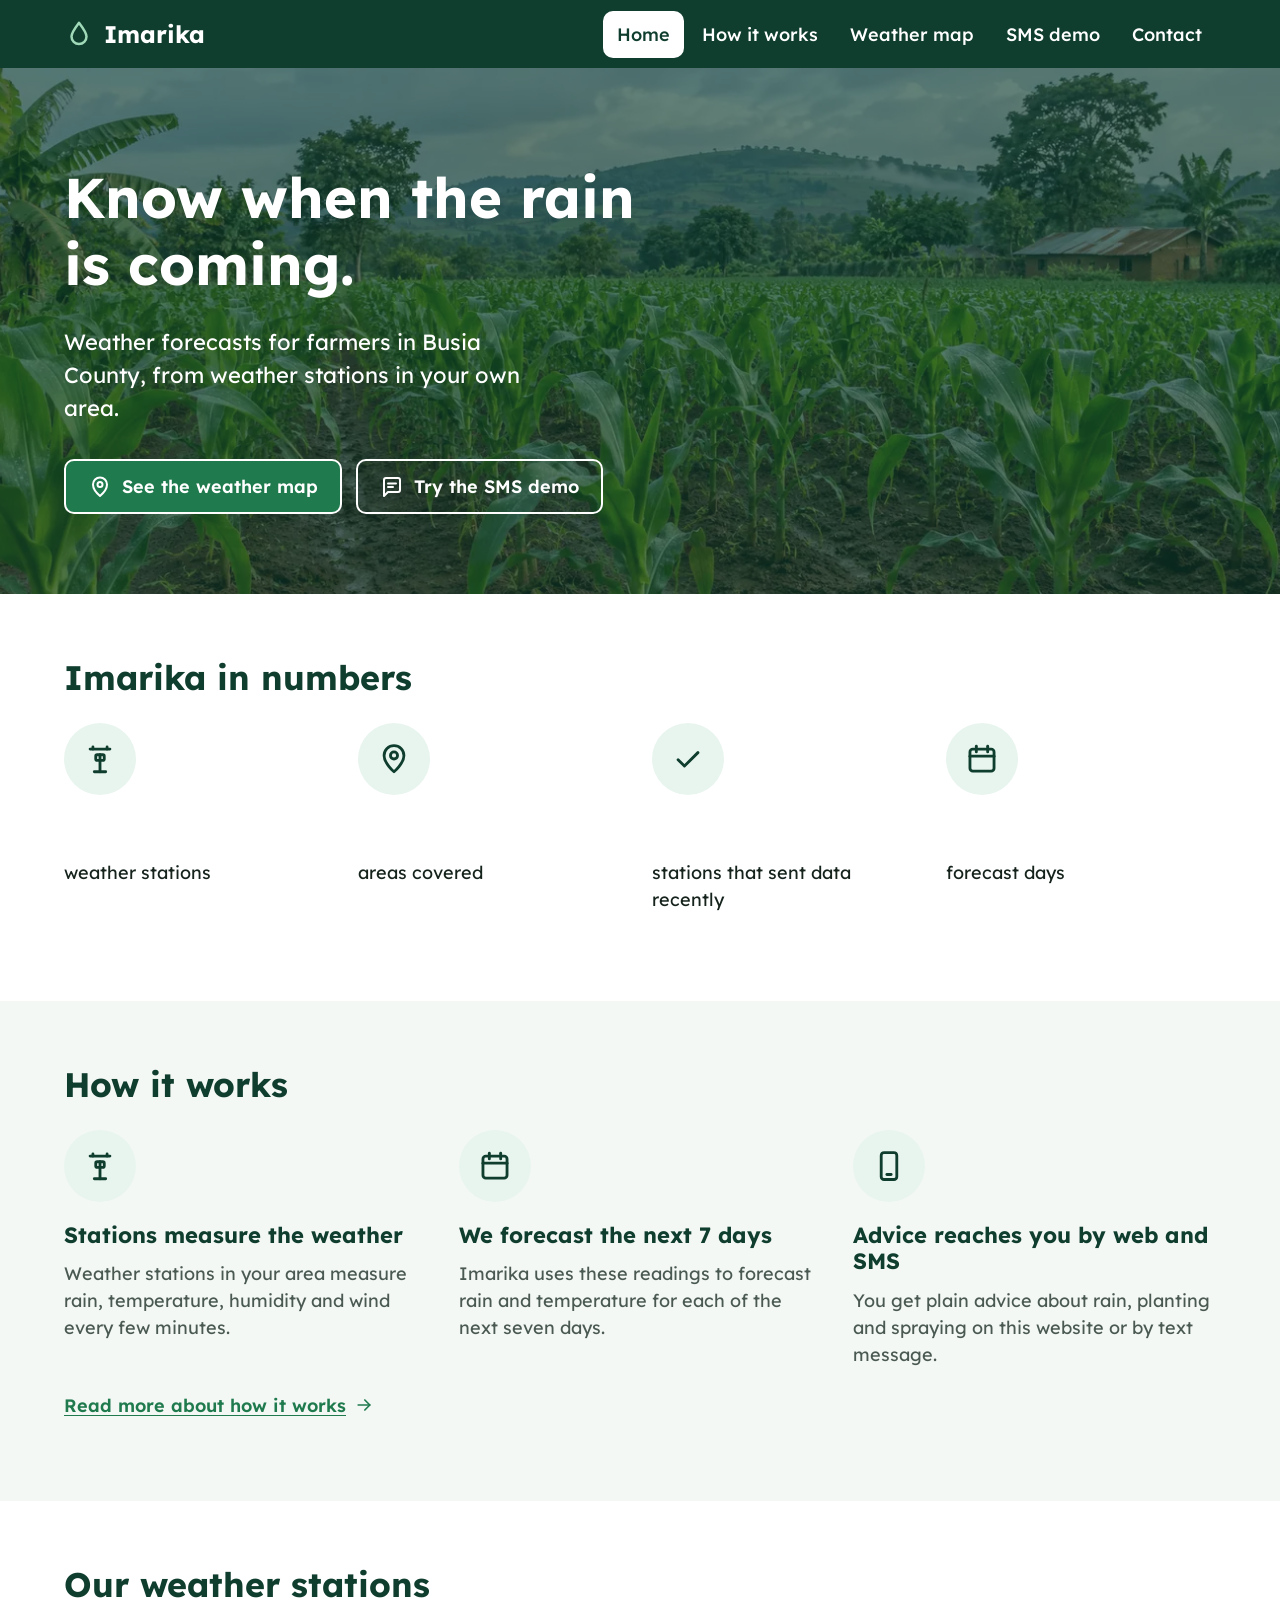
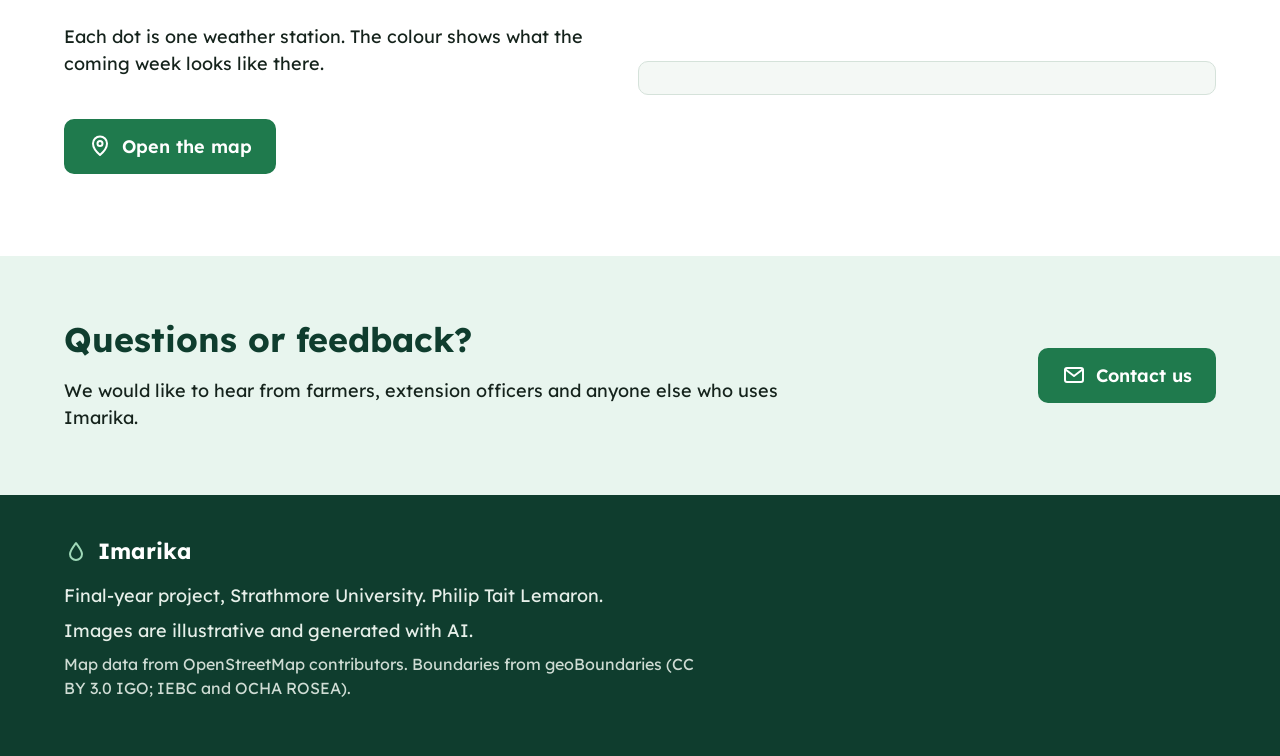
==== commit dba44559: "feat(web): show real station times, latest readings and the outlook Show every time in Kenya time wi" ====
--- a/web/index.html
+++ b/web/index.html
@@ -42,7 +42,7 @@
       <a class="btn btn-solid btn-on-dark" href="map.html"><svg class="icon" aria-hidden="true" focusable="false"><use href="img/icons.svg#pin"></use></svg><span>See the weather map</span></a>
       <a class="btn btn-outline-light" href="sms.html"><svg class="icon" aria-hidden="true" focusable="false"><use href="img/icons.svg#message"></use></svg><span>Try the SMS demo</span></a>
     </div>
-    <p class="hero-week" id="hero-week" hidden><svg class="icon" aria-hidden="true" focusable="false"><use href="img/icons.svg#calendar"></use></svg><span><strong>This week:</strong> <span id="hero-week-text"></span></span></p>
+    <p class="hero-week" id="hero-week" hidden><svg class="icon" aria-hidden="true" focusable="false"><use href="img/icons.svg#station"></use></svg><span id="hero-week-text"></span></p>
   </div>
 </section>
 
@@ -52,7 +52,7 @@
     <ul class="numbers" id="numbers">
       <li><span class="icon-circle"><svg class="icon" aria-hidden="true" focusable="false"><use href="img/icons.svg#station"></use></svg></span><strong data-count="stations">&nbsp;</strong><span>weather stations</span></li>
       <li><span class="icon-circle"><svg class="icon" aria-hidden="true" focusable="false"><use href="img/icons.svg#pin"></use></svg></span><strong data-count="areas">&nbsp;</strong><span>areas covered</span></li>
-      <li><span class="icon-circle"><svg class="icon" aria-hidden="true" focusable="false"><use href="img/icons.svg#check"></use></svg></span><strong data-count="reporting">&nbsp;</strong><span>stations reporting now</span></li>
+      <li><span class="icon-circle"><svg class="icon" aria-hidden="true" focusable="false"><use href="img/icons.svg#check"></use></svg></span><strong data-count="reporting">&nbsp;</strong><span>stations that sent data recently</span></li>
       <li><span class="icon-circle"><svg class="icon" aria-hidden="true" focusable="false"><use href="img/icons.svg#calendar"></use></svg></span><strong data-count="days">&nbsp;</strong><span>forecast days</span></li>
     </ul>
     <p class="muted" id="updated"></p>
--- a/web/css/styles.css
+++ b/web/css/styles.css
@@ -23,7 +23,7 @@
   --st-watch-fg: #b45309;    --st-watch-bg: #fff0dc;
   --st-planting-fg: #166534; --st-planting-bg: #dcf5e4;
   --st-delay-fg: #1d4ed8;    --st-delay-bg: #e3ecff;
-  --st-none-fg: #475569;     --st-none-bg: #eef1f4;
+  --st-none-fg: #3d6b55;     --st-none-bg: #e5f0ea;
   --st-offline-fg: #6b7280;  --st-offline-bg: #f3f4f6;
 }
 
@@ -131,7 +131,7 @@
 
 /* ---------------------------------------------------------------- weather map page */
 .area-buttons { display: flex; flex-wrap: wrap; gap: 10px; margin-bottom: 28px; }
-.area-btn { font: inherit; font-size: 17px; font-weight: 500; min-height: 48px; padding: 10px 16px; border-radius: var(--radius);
+.area-btn { font: inherit; font-size: 17px; font-weight: 500; min-height: 48px; padding: 10px 16px; border-radius: 10px;
   border: 2px solid var(--border); background: var(--white); color: var(--text); cursor: pointer; }
 .area-btn:hover { border-color: var(--leaf); }
 .area-btn[aria-pressed="true"] { background: var(--leaf); border-color: var(--leaf); color: var(--white); }
@@ -148,23 +148,34 @@
 .station-line { color: var(--text-2); font-size: 16px; margin-bottom: 14px; }
 .action { font-size: 20px; font-weight: 500; margin: 16px 0 24px; }
 .result-card h3 { font-size: 18px; margin: 24px 0 10px; color: var(--text); }
-.days-big { display: grid; grid-template-columns: repeat(3, minmax(0, 1fr)); gap: 10px; }
-.days-small { display: grid; grid-template-columns: repeat(4, minmax(0, 1fr)); gap: 8px; }
-.day { border: 1px solid var(--border); border-radius: var(--radius); padding: 12px 10px; display: flex; flex-direction: column; gap: 4px; min-width: 0; }
+/* One row per day: weekday, status, rain, temperature. Rows reflow by the card's own width. */
+.result-card { container-type: inline-size; }
+.day-rows { list-style: none; padding: 0; margin: 0; display: flex; flex-direction: column; gap: 6px; }
+.day { display: grid; grid-template-columns: 6.2em minmax(0, 1fr) 4.6em 7.4em; align-items: center; gap: 4px 12px;
+  min-height: 48px; padding: 8px 12px; border: 1px solid var(--border); border-left-width: 6px; border-radius: var(--radius); background: var(--white); }
 .day-name { font-weight: 600; }
-.day-rain { display: flex; align-items: center; gap: 6px; font-weight: 600; }
-.day-rain .icon { width: 20px; height: 20px; }
-.day-mm { font-size: 14px; font-weight: 400; color: var(--text-2); }
-.day-temp { color: var(--text-2); font-size: 16px; }
-.days-big .day-name { font-size: 18px; }
-.days-small .day { padding: 8px; font-size: 16px; }
-.days-small .day-temp, .days-small .day-mm { font-size: 14px; }
-.days-small .day-rain .icon { width: 16px; height: 16px; }
-.day.rain-heavy { background: var(--st-watch-bg); border-color: #f3d3a8; }
-.day.rain-very_heavy { background: var(--st-warning-bg); border-color: #f2c2bd; }
-.day.rain-heavy .day-rain { color: var(--st-watch-fg); }
-.day.rain-very_heavy .day-rain { color: var(--st-warning-fg); }
-.day.rain-some .day-rain, .day.rain-dry .day-rain { color: var(--forest); }
+.day-status, .day-mm, .day-temp { display: flex; align-items: center; gap: 6px; min-width: 0; }
+.day-status { font-weight: 600; line-height: 1.25; }
+.day .icon { width: 18px; height: 18px; flex: none; }
+.day-mm, .day-temp { color: var(--text-2); font-size: 16px; white-space: nowrap; }
+.day-mm .icon, .day-temp .icon { color: var(--leaf); }
+.day-warning { border-left-color: var(--st-warning-fg); background: var(--st-warning-bg); }
+.day-watch { border-left-color: var(--st-watch-fg); background: var(--st-watch-bg); }
+.day-planting { border-left-color: var(--st-planting-fg); }
+.day-delay { border-left-color: var(--st-delay-fg); }
+.day-none { border-left-color: var(--border); }
+.day-warning .day-status { color: var(--st-warning-fg); }
+.day-watch .day-status { color: var(--st-watch-fg); }
+.day-planting .day-status { color: var(--st-planting-fg); }
+.day-delay .day-status { color: var(--st-delay-fg); }
+.day-none .day-status { color: var(--text-2); font-weight: 500; }
+@container (max-width: 460px) {
+  .day { grid-template-columns: minmax(0, 1fr) auto auto; gap: 2px 12px; }
+  .day-name { grid-column: 1; grid-row: 1; }
+  .day-mm { grid-column: 2; grid-row: 1; }
+  .day-temp { grid-column: 3; grid-row: 1; }
+  .day-status { grid-column: 1 / -1; grid-row: 2; }
+}
 
 .now-list, .ops-list { list-style: none; padding: 0; margin: 0; display: flex; flex-direction: column; gap: 8px; }
 .now-list li { display: flex; align-items: center; gap: 10px; }
@@ -199,12 +210,16 @@
 .mk-delay { background: var(--st-delay-fg); }
 .mk-none { background: var(--st-none-fg); }
 .mk-offline { background: var(--st-offline-fg); border: 2px dashed var(--white); }
-.mk.is-selected { outline: 3px solid var(--forest); outline-offset: 2px; }
-.mk-count { width: 34px; height: 34px; border-radius: 50%; display: grid; place-items: center; background: var(--forest);
+.mk-count { width: 34px; height: 34px; border-radius: 50%; display: grid; place-items: center;
   color: var(--white); font-weight: 700; font-size: 16px; border: 2px solid var(--white); }
+.mk-count.mk-offline { border: 2px dashed var(--white); }
+.mk.in-area, .mk-count.in-area { outline: 4px solid var(--forest); outline-offset: 1px; }
+.mk.is-selected { outline: 4px solid var(--forest); outline-offset: 1px; transform: scale(1.25); }
 .leaflet-container { font-family: inherit; }
+.leaflet-tile-pane { filter: grayscale(0.7) brightness(1.06) contrast(0.92); }
 .leaflet-container .area-label { background: transparent; border: 0; box-shadow: none; padding: 0; color: var(--forest);
-  font-weight: 600; font-size: 14px; text-shadow: 0 0 3px #fff, 0 0 3px #fff, 0 0 3px #fff; }
+  font-weight: 700; font-size: 14px; paint-order: stroke; -webkit-text-stroke: 4px #fff;
+  text-shadow: 0 0 2px #fff, 0 0 4px #fff, 0 0 6px #fff; }
 .leaflet-container .area-label::before { display: none; }
 .leaflet-marker-icon:focus-visible { outline: 3px solid var(--focus); border-radius: 50%; }
 
@@ -237,10 +252,6 @@
   .hero-actions .btn { width: 100%; justify-content: center; }
   .numbers strong { font-size: 34px; }
   .result-card { padding: 18px; }
-  .days-big { gap: 6px; }
-  .days-big .day { padding: 10px 8px; }
-  .days-big .day-name { font-size: 16px; }
-  .days-small { grid-template-columns: repeat(2, minmax(0, 1fr)); }
   #map { height: 380px; }
   .bottom-nav { display: block; position: fixed; left: 0; right: 0; bottom: 0; z-index: 1000; background: var(--white);
     border-top: 1px solid var(--border); }
@@ -251,29 +262,125 @@
   .bottom-nav a[aria-current="page"] .icon { background: var(--mint); border-radius: var(--radius); }
   .bottom-nav .icon { width: 40px; height: 28px; padding: 2px 8px; }
 }
-@media (max-width: 400px) {
-  .days-big .day-mm { display: block; }
-}
 
 @media (prefers-reduced-motion: reduce) {
   *, *::before, *::after { animation: none !important; transition: none !important; scroll-behavior: auto !important; }
 }
 .status-counts li { display: flex; align-items: center; gap: 12px; flex-wrap: wrap; }
 
-/* Day tiles: rain word, then the amount, then the temperature, each on its own line. */
-.day-rain { align-items: flex-start; line-height: 1.25; }
-.day-rain .icon { margin-top: 1px; }
-.days-small { grid-template-columns: minmax(0, 1fr); gap: 6px; }
-.days-small .day { display: grid; grid-template-columns: 7.5em minmax(0, 1fr) auto; align-items: center; gap: 4px 10px; padding: 8px 12px; }
-.days-small .day-rain { align-items: center; }
-.days-small .day-mm { grid-column: 2; grid-row: 2; margin-top: -4px; }
-.days-small .day-temp { grid-column: 3; grid-row: 1; }
 @media (min-width: 1001px) { .map-col { position: sticky; top: 84px; } }
+
+/* ---------------------------------------------------------------- How it works, SMS demo, Contact */
+.sub-title { font-size: 24px; margin-top: 32px; }
+.btn-outline { color: var(--leaf); border-color: var(--leaf); background: var(--white); }
+.btn-outline:hover { background: var(--mint); }
+.btn:disabled { opacity: .5; cursor: not-allowed; }
+.steps-five { grid-template-columns: repeat(5, minmax(0, 1fr)); gap: 24px; }
+.steps-five p { color: var(--text); }
+.media-intro { display: grid; grid-template-columns: minmax(0, 1fr) minmax(0, 420px); gap: 40px; align-items: center; margin-bottom: 32px; }
+.media-intro img { width: 100%; height: auto; border-radius: var(--radius); }
+.media-small { grid-template-columns: minmax(0, 1fr) 240px; }
+.status-table { width: 100%; border-collapse: collapse; background: var(--white); border: 1px solid var(--border); }
+.status-table th, .status-table td { text-align: left; padding: 14px 16px; border-bottom: 1px solid var(--border); vertical-align: middle; }
+.status-table thead th { background: var(--mint); color: var(--forest); font-size: 16px; }
+.status-table tbody th { width: 40%; font-weight: 400; }
+.check-list { list-style: none; padding: 0; margin: 0; display: flex; flex-direction: column; gap: 14px; }
+.check-list li { display: flex; gap: 14px; align-items: flex-start; max-width: 65ch; }
+.check-list .icon { color: var(--leaf); margin-top: 2px; }
+
+/* forms */
+fieldset { border: 0; margin: 0 0 28px; padding: 0; min-width: 0; }
+legend { display: flex; align-items: center; gap: 12px; font-size: 22px; font-weight: 700; color: var(--forest); margin-bottom: 14px; padding: 0; }
+.step-num { display: inline-grid; place-items: center; width: 36px; height: 36px; border-radius: 50%; background: var(--mint); color: var(--forest); font-size: 18px; }
+.field-label { display: block; font-weight: 600; margin: 16px 0 4px; }
+.field-hint { color: var(--text-2); font-size: 16px; margin: 0 0 8px; }
+.field { width: 100%; max-width: 480px; font: inherit; padding: 12px 14px; border: 2px solid var(--border); border-radius: var(--radius); background: var(--white); color: var(--text); }
+.field:focus-visible { border-color: var(--leaf); }
+.field[aria-invalid="true"] { border-color: var(--st-warning-fg); }
+textarea.field { max-width: 640px; resize: vertical; }
+.field-error { color: var(--st-warning-fg); font-weight: 500; margin: 6px 0 0; min-height: 1.5em; }
+.helper { color: var(--text-2); font-size: 16px; margin: 12px 0 0; }
+.choice-list { display: flex; flex-direction: column; gap: 8px; }
+.choice { display: flex; gap: 12px; align-items: flex-start; padding: 12px 14px; border: 2px solid var(--border); border-radius: var(--radius); cursor: pointer; background: var(--white); }
+.choice:has(input:checked) { border-color: var(--leaf); background: var(--mint); }
+.choice input { width: 20px; height: 20px; margin: 3px 0 0; accent-color: var(--leaf); flex: none; }
+.choice-group { font-weight: 600; color: var(--text-2); margin: 10px 0 0; font-size: 16px; }
+
+/* SMS demo */
+.sms-layout { display: grid; grid-template-columns: minmax(0, 1fr) 360px; gap: 48px; align-items: start; }
+.phone-col { position: sticky; top: 90px; }
+.phone { border: 2px solid var(--forest); border-radius: 28px; padding: 18px 14px 16px; background: var(--white); max-width: 340px; }
+.phone-top { display: flex; align-items: center; gap: 8px; justify-content: center; font-weight: 700; color: var(--forest);
+  padding-bottom: 12px; border-bottom: 1px solid var(--border); }
+.phone-screen { min-height: 300px; padding: 16px 4px; background: var(--soft); border-radius: var(--radius); margin-top: 12px; }
+.bubble { background: var(--white); border: 1px solid var(--border); border-radius: var(--radius); padding: 12px 14px; margin: 0 24px 0 6px; font-size: 17px; }
+.bubble.empty { color: var(--text-2); font-style: italic; }
+.phone-count { text-align: right; color: var(--text-2); font-size: 15px; margin: 10px 4px 0; min-height: 1.5em; }
+.sms-result { margin: 12px 0 0; font-weight: 500; min-height: 1.5em; }
+.sms-result.ok { color: var(--st-planting-fg); }
+.sms-result.fail { color: var(--st-warning-fg); }
+
+/* Contact */
+.contact-actions { display: flex; flex-wrap: wrap; gap: 14px; align-items: center; margin: 8px 0 20px; }
+.contact-actions p { margin: 0; }
+.contact-details { list-style: none; padding: 0; margin: 0; display: flex; flex-direction: column; gap: 10px; }
+.contact-details li { display: flex; gap: 12px; align-items: center; }
+.contact-details .icon { color: var(--leaf); }
+.contact-form { margin-top: 8px; }
+.contact-form .btn { margin-top: 8px; }
+
+/* Station charts */
+.charts { margin-top: 28px; padding-top: 4px; border-top: 1px solid var(--border); }
+.charts > h3 { font-size: 22px; color: var(--forest); }
+.chart { margin: 20px 0 28px; }
+.chart h4 { font-size: 18px; margin: 0 0 4px; color: var(--text); }
+.chart-summary { font-size: 16px; color: var(--text-2); margin: 0 0 8px; }
+.chart-box { width: 100%; overflow: hidden; }
+.chart-svg { display: block; }
+.chart-hit { cursor: pointer; outline: none; }
+.chart-hit:focus-visible { fill: rgba(242, 183, 5, .18); stroke: var(--focus); stroke-width: 2; }
+.chart-readout { font-size: 16px; font-weight: 500; margin: 4px 0 0; min-height: 1.5em; color: var(--forest); }
+.chart-key { display: flex; flex-wrap: wrap; align-items: center; gap: 6px 10px; font-size: 14px; color: var(--text-2); margin: 4px 0 0; }
+.key-sq { width: 14px; height: 14px; border-radius: 3px; display: inline-block; }
+.key-full { background: #1f7a4d; }
+.key-part { background: #a7d7b9; }
+.key-none { background: #f3f4f6; border: 1px dashed #6b7280; }
+.chart-numbers { margin-top: 6px; font-size: 16px; }
+.chart-numbers summary { cursor: pointer; color: var(--leaf); font-weight: 600; }
+.chart-numbers table { width: 100%; border-collapse: collapse; margin-top: 8px; font-size: 15px; }
+.chart-numbers th, .chart-numbers td { text-align: left; padding: 6px 8px; border-bottom: 1px solid var(--border); font-weight: 400; }
+.chart-numbers thead th { font-weight: 600; color: var(--forest); }
+
+@media (max-width: 1000px) {
+  .steps-five { grid-template-columns: minmax(0, 1fr); }
+  .steps-five li { flex-direction: row; align-items: center; gap: 16px; }
+  .steps-five p { margin: 0; }
+  .media-intro, .media-small { grid-template-columns: minmax(0, 1fr); gap: 20px; }
+  .media-small img { max-width: 260px; }
+  .sms-layout { grid-template-columns: minmax(0, 1fr); gap: 32px; }
+  .phone-col { position: static; }
+}
 @media (max-width: 760px) {
-  .days-small { grid-template-columns: minmax(0, 1fr); }
-  .days-small .day { grid-template-columns: 6.5em minmax(0, 1fr) auto; }
-}
-@media (max-width: 760px) {
-  .days-small .day { grid-template-columns: 7em minmax(0, 1fr); }
-  .days-small .day-temp { grid-column: 1; grid-row: 2; }
-}
+  .status-table thead { display: none; }
+  .status-table tr { display: block; border-bottom: 1px solid var(--border); padding: 10px 0; }
+  .status-table th, .status-table td { display: block; border: 0; padding: 4px 14px; width: auto !important; }
+  .phone { max-width: none; }
+}
+@media (max-width: 760px) { .media-small img { max-width: 180px; } }
+
+/* ---------------------------------------------------------------- polish */
+[id] { scroll-margin-top: 88px; }
+@media (max-width: 760px) { [id] { scroll-margin-top: 72px; } }
+
+/* ---------------------------------------------------------------- real data: times, notes, station list */
+.measured { color: var(--text-2); font-size: 16px; margin: 0 0 8px; }
+.stale-note, .flat-note { display: flex; gap: 10px; align-items: flex-start; font-size: 16px; padding: 10px 12px;
+  border: 1px solid var(--border); border-radius: var(--radius); background: var(--soft); margin: 0 0 12px; }
+.stale-note .icon, .flat-note .icon { color: var(--leaf); flex: none; margin-top: 2px; }
+.flat-note { margin-top: 20px; }
+.day-note { color: var(--text-2); font-size: 16px; margin: -4px 0 10px; }
+.station-row .row-name { font-weight: 600; }
+.station-row .row-name .muted { font-weight: 400; }
+.station-row .row-seen { color: var(--text-2); font-size: 15px; }
+.chart-key { gap: 6px 16px; }
+.key-item { display: inline-flex; align-items: center; gap: 6px; }
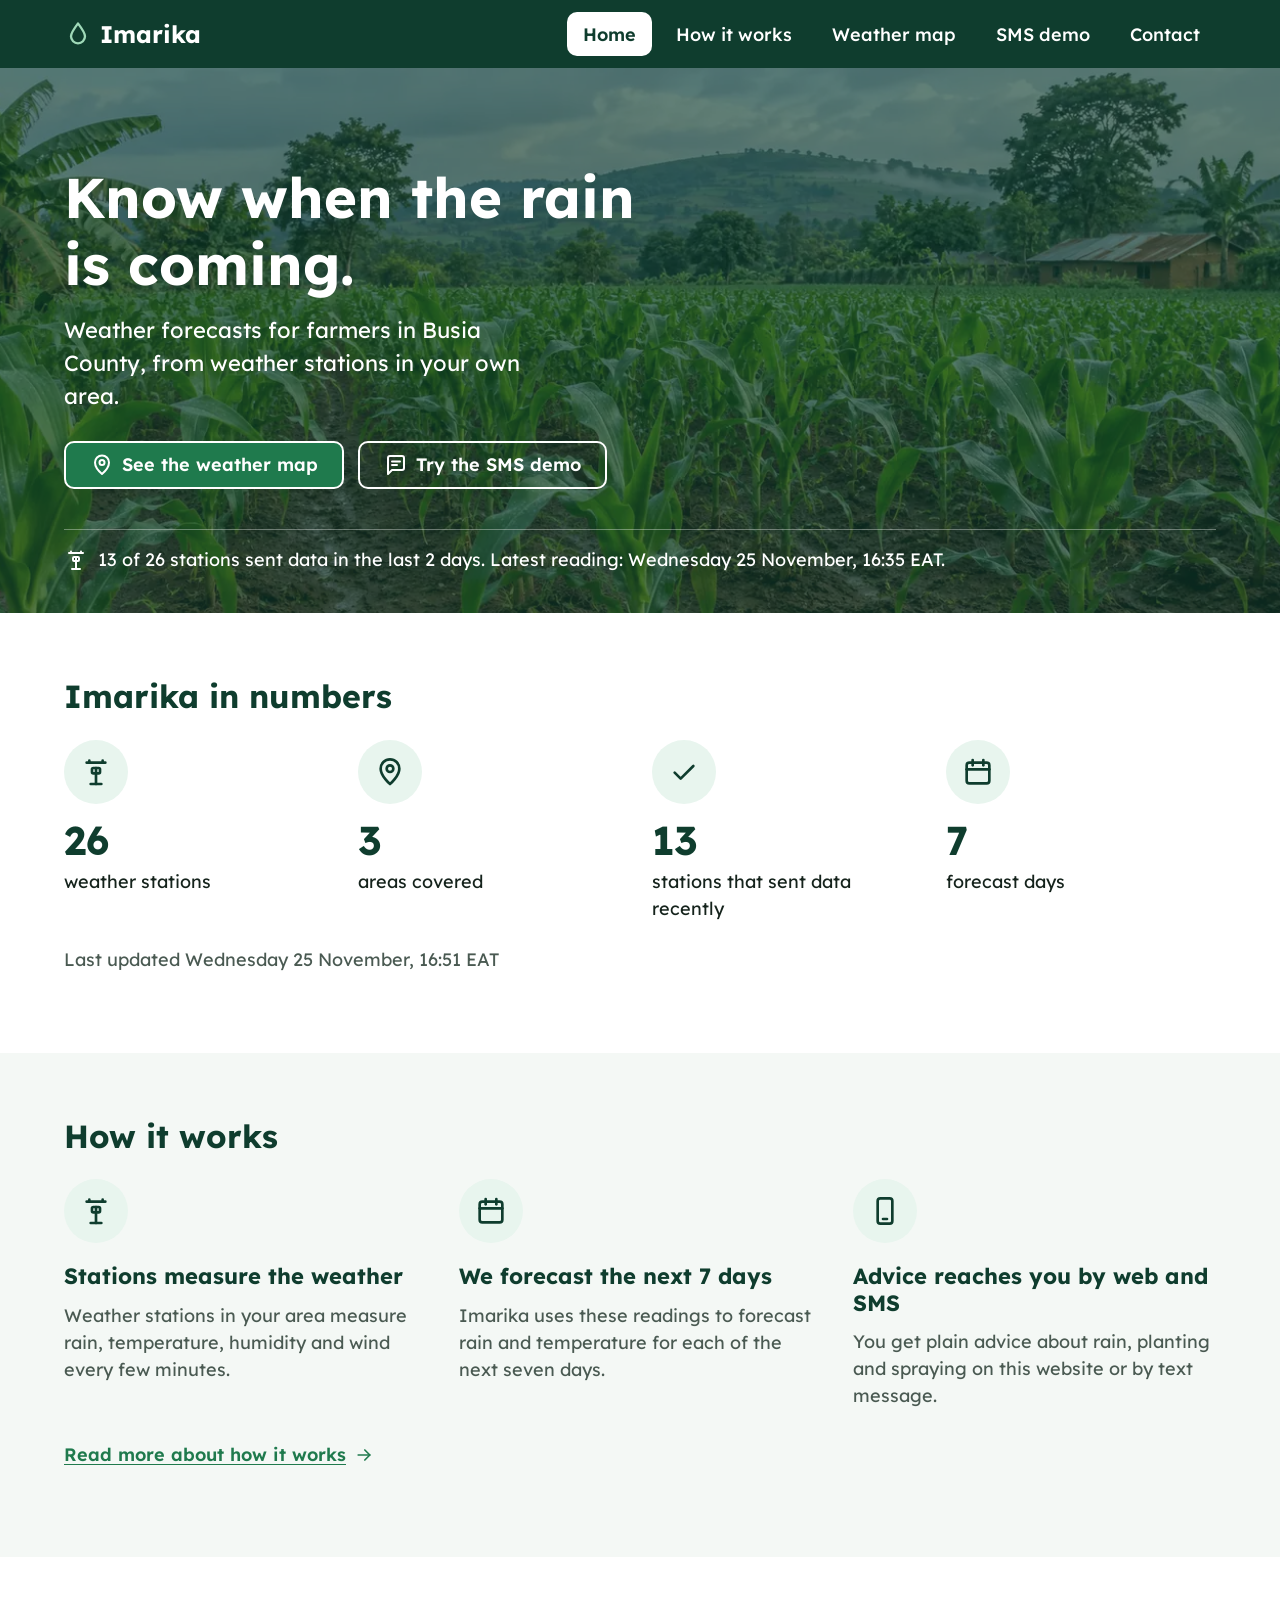
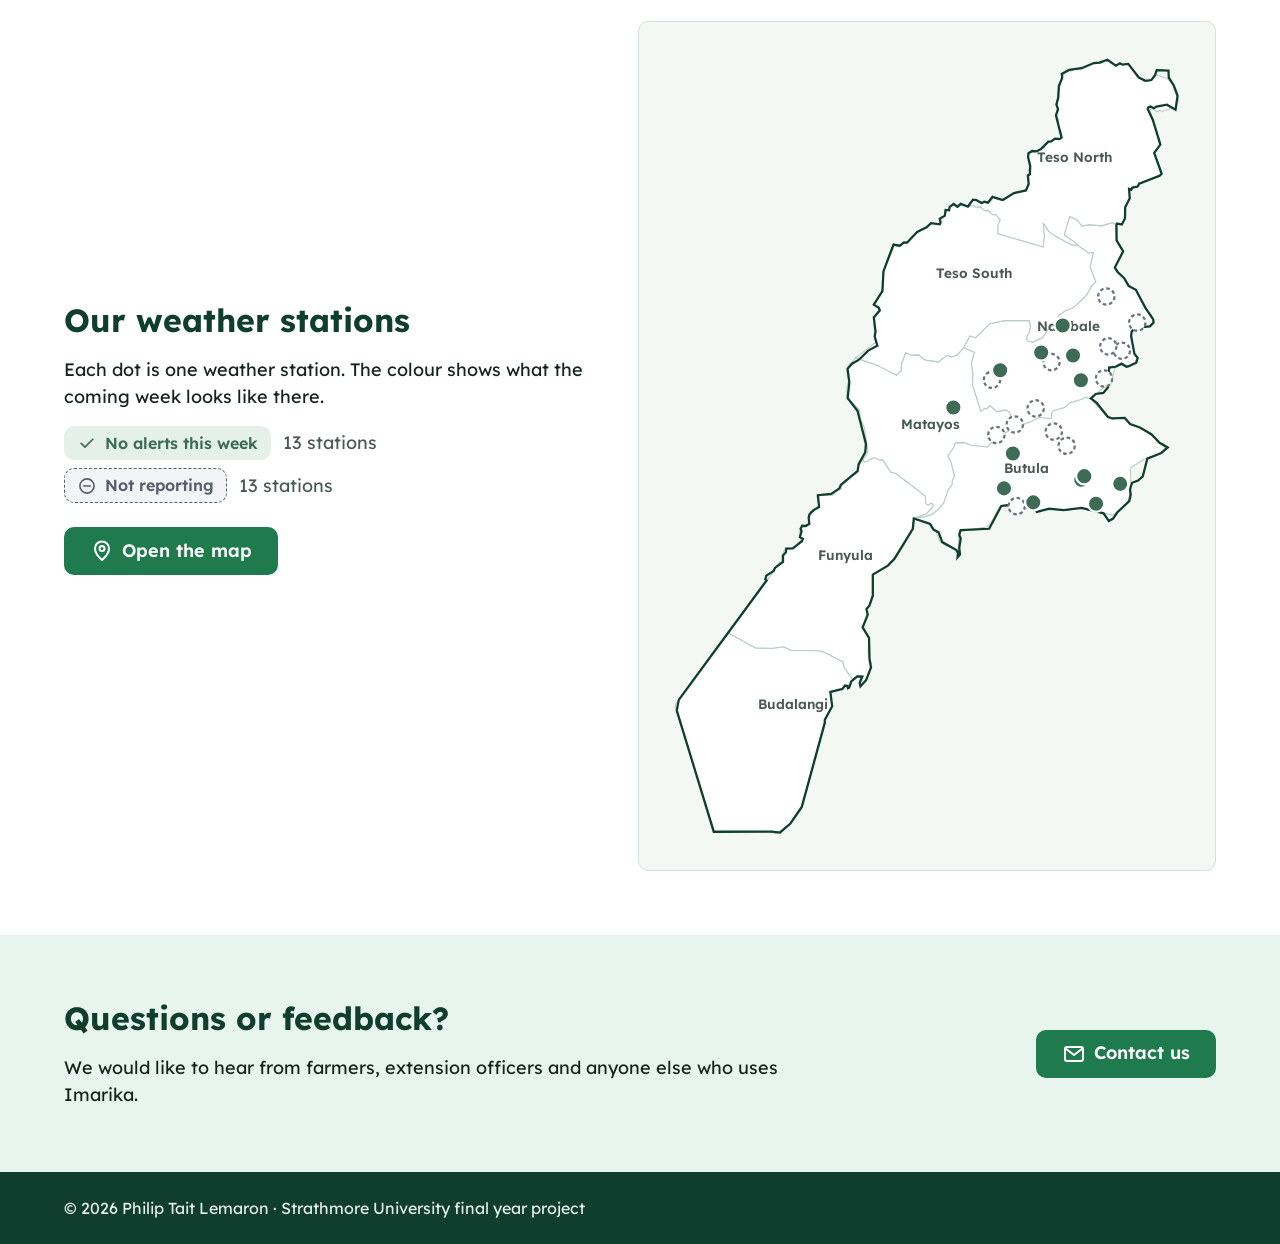
==== commit 6a1bfaec: "style(web): tidy the footer, header and shared design layer Footer: one quiet line on every page, "©" ====
--- a/web/index.html
+++ b/web/index.html
@@ -39,8 +39,8 @@
     <h1 id="hero-title">Know when the rain is coming.</h1>
     <p class="hero-text">Weather forecasts for farmers in Busia County, from weather stations in your own area.</p>
     <div class="hero-actions">
-      <a class="btn btn-solid btn-on-dark" href="map.html"><svg class="icon" aria-hidden="true" focusable="false"><use href="img/icons.svg#pin"></use></svg><span>See the weather map</span></a>
-      <a class="btn btn-outline-light" href="sms.html"><svg class="icon" aria-hidden="true" focusable="false"><use href="img/icons.svg#message"></use></svg><span>Try the SMS demo</span></a>
+      <a class="btn btn-primary btn-on-dark" href="map.html"><svg class="icon" aria-hidden="true" focusable="false"><use href="img/icons.svg#pin"></use></svg><span>See the weather map</span></a>
+      <a class="btn btn-ghost-light" href="sms.html"><svg class="icon" aria-hidden="true" focusable="false"><use href="img/icons.svg#message"></use></svg><span>Try the SMS demo</span></a>
     </div>
     <p class="hero-week" id="hero-week" hidden><svg class="icon" aria-hidden="true" focusable="false"><use href="img/icons.svg#station"></use></svg><span id="hero-week-text"></span></p>
   </div>
@@ -77,7 +77,7 @@
       <h2 id="stations-title">Our weather stations</h2>
       <p>Each dot is one weather station. The colour shows what the coming week looks like there.</p>
       <ul class="status-counts" id="status-counts"></ul>
-      <p><a class="btn btn-solid" href="map.html"><svg class="icon" aria-hidden="true" focusable="false"><use href="img/icons.svg#pin"></use></svg><span>Open the map</span></a></p>
+      <p><a class="btn btn-primary" href="map.html"><svg class="icon" aria-hidden="true" focusable="false"><use href="img/icons.svg#pin"></use></svg><span>Open the map</span></a></p>
     </div>
     <figure class="mini-map" id="mini-map" aria-label="Map of Busia County with its weather stations"></figure>
   </div>
@@ -89,16 +89,13 @@
       <h2 id="contact-title">Questions or feedback?</h2>
       <p>We would like to hear from farmers, extension officers and anyone else who uses Imarika.</p>
     </div>
-    <a class="btn btn-solid" href="contact.html"><svg class="icon" aria-hidden="true" focusable="false"><use href="img/icons.svg#mail"></use></svg><span>Contact us</span></a>
+    <a class="btn btn-primary" href="contact.html"><svg class="icon" aria-hidden="true" focusable="false"><use href="img/icons.svg#mail"></use></svg><span>Contact us</span></a>
   </div>
 </section>
 </main>
 <footer class="site-footer">
-  <div class="wrap footer-inner">
-    <p class="footer-brand"><svg class="icon" aria-hidden="true" focusable="false"><use href="img/icons.svg#drop"></use></svg><span>Imarika</span></p>
-    <p>Final-year project, Strathmore University. Philip Tait Lemaron.</p>
-    <p>Images are illustrative and generated with AI.</p>
-    <p class="footer-small">Map data from OpenStreetMap contributors. Boundaries from geoBoundaries (CC BY 3.0 IGO; IEBC and OCHA ROSEA).</p>
+  <div class="wrap">
+    <p class="footer-line">© 2026 Philip Tait Lemaron · Strathmore University final year project</p>
   </div>
 </footer>
 <nav class="bottom-nav" aria-label="Main menu">
--- a/web/css/styles.css
+++ b/web/css/styles.css
@@ -1,4 +1,5 @@
-/* Imarika website. Green, calm, flat: no shadows, no gradients, 10 px corners. */
+/* Imarika website. Green, calm, flat: no gradients, one type scale, one spacing scale (8/16/24/40).
+   Shared layer first (tokens, base, header, buttons, cards, chips, sections, footer); page parts follow. */
 
 @font-face { font-family: "Lexend"; font-style: normal; font-weight: 400; font-display: swap; src: url("../fonts/lexend-latin-400-normal.woff2") format("woff2"); }
 @font-face { font-family: "Lexend"; font-style: normal; font-weight: 500; font-display: swap; src: url("../fonts/lexend-latin-500-normal.woff2") format("woff2"); }
@@ -6,6 +7,7 @@
 @font-face { font-family: "Lexend"; font-style: normal; font-weight: 700; font-display: swap; src: url("../fonts/lexend-latin-700-normal.woff2") format("woff2"); }
 
 :root {
+  /* colour */
   --forest: #0f3d2e;
   --leaf: #1f7a4d;
   --leaf-dark: #17603c;
@@ -15,78 +17,120 @@
   --text: #15231c;
   --text-2: #4a5a52;
   --border: #d5e2da;
-  --radius: 10px;
+  --focus: #f2b705;
+  --rain: #2f6fb0;
+  --on-dark: #e6efe9;
+
+  /* spacing: 8 / 16 / 24 / 40, and a section rhythm built from them */
+  --space-1: 8px;
+  --space-2: 16px;
+  --space-3: 24px;
+  --space-4: 40px;
+  --section: calc(var(--space-4) + var(--space-3));
+
+  /* type scale */
+  --fs-small: 16px;
+  --fs-body: 18px;
+  --fs-lead: 20px;
+  --fs-h3: 22px;
+  --fs-h2: clamp(26px, 3vw, 32px);
+  --fs-h1: clamp(32px, 4vw, 44px);
+
+  /* shape */
+  --radius: 10px;          /* controls: buttons, fields, choices */
+  --radius-card: 16px;     /* cards, panels, tiles, images */
+  --tap: 44px;             /* smallest tap target */
+  --header: 68px;
   --wrap: 1200px;
-  --focus: #f2b705;
 
   --st-warning-fg: #b3261e;  --st-warning-bg: #fde8e6;
-  --st-watch-fg: #b45309;    --st-watch-bg: #fff0dc;
+  --st-watch-fg: #9a4507;    --st-watch-bg: #fff0dc;
   --st-planting-fg: #166534; --st-planting-bg: #dcf5e4;
   --st-delay-fg: #1d4ed8;    --st-delay-bg: #e3ecff;
   --st-none-fg: #3d6b55;     --st-none-bg: #e5f0ea;
-  --st-offline-fg: #6b7280;  --st-offline-bg: #f3f4f6;
-}
-
+  --st-offline-fg: #565d6b;  --st-offline-bg: #f3f4f6;
+}
+
+/* ---------------------------------------------------------------- base */
 *, *::before, *::after { box-sizing: border-box; }
-html { -webkit-text-size-adjust: 100%; scroll-padding-top: 80px; }
+html { -webkit-text-size-adjust: 100%; scroll-padding-top: calc(var(--header) + var(--space-2)); }
 body {
-  margin: 0; font-family: "Lexend", system-ui, sans-serif; font-size: 18px; line-height: 1.5;
+  margin: 0; font-family: "Lexend", system-ui, sans-serif; font-size: var(--fs-body); line-height: 1.5;
   color: var(--text); background: var(--white);
 }
 img, svg { display: block; max-width: 100%; }
-h1, h2, h3 { line-height: 1.2; margin: 0 0 .5em; font-weight: 700; color: var(--forest); }
-h1 { font-size: clamp(30px, 4vw, 44px); }
-h2 { font-size: clamp(26px, 3vw, 34px); }
-h3 { font-size: 22px; }
-p { margin: 0 0 1em; max-width: 65ch; }
+h1, h2, h3 { line-height: 1.2; margin: 0 0 var(--space-2); font-weight: 700; color: var(--forest); }
+h1 { font-size: var(--fs-h1); }
+h2 { font-size: var(--fs-h2); }
+h3 { font-size: var(--fs-h3); margin-bottom: var(--space-1); }
+.h-small { font-size: var(--fs-lead); }
+p { margin: 0 0 var(--space-2); max-width: 65ch; }
 a { color: var(--leaf); text-underline-offset: 3px; }
 a:hover { color: var(--leaf-dark); }
 :focus-visible { outline: 3px solid var(--focus); outline-offset: 3px; border-radius: 4px; }
-.wrap { width: 100%; max-width: var(--wrap); margin: 0 auto; padding: 0 24px; }
+.wrap { width: 100%; max-width: var(--wrap); margin: 0 auto; padding: 0 var(--space-3); }
 .muted { color: var(--text-2); }
-.lead { font-size: 20px; }
-.label { font-size: 18px; font-weight: 600; color: var(--text); margin: 0 0 .6em; }
+.lead { font-size: var(--fs-lead); color: var(--text); }
+.label { font-size: var(--fs-body); font-weight: 600; color: var(--text); margin: 0 0 var(--space-1); }
 .icon { width: 24px; height: 24px; flex: none; }
 [hidden] { display: none !important; }
-
-.skip-link { position: absolute; left: 16px; top: -100px; z-index: 2000; background: var(--white); color: var(--forest);
-  padding: 12px 16px; border-radius: var(--radius); font-weight: 600; }
+.visually-hidden { position: absolute; width: 1px; height: 1px; padding: 0; margin: -1px; overflow: hidden; clip: rect(0, 0, 0, 0);
+  white-space: nowrap; border: 0; }
+
+.skip-link { position: absolute; left: var(--space-2); top: -100px; z-index: 2000; background: var(--white); color: var(--forest);
+  padding: 12px var(--space-2); border-radius: var(--radius); font-weight: 600; }
 .skip-link:focus { top: 12px; }
 main:focus { outline: none; }
 
-/* ---------------------------------------------------------------- header */
+/* ---------------------------------------------------------------- header: one height, a clear current page */
 .site-header { background: var(--forest); color: var(--white); position: sticky; top: 0; z-index: 1000; }
-.header-inner { display: flex; align-items: center; justify-content: space-between; min-height: 68px; gap: 24px; }
-.brand { display: inline-flex; align-items: center; gap: 10px; color: var(--white); text-decoration: none; font-size: 24px; font-weight: 700; }
+.header-inner { display: flex; align-items: center; justify-content: space-between; height: var(--header); gap: var(--space-3); }
+.brand { display: inline-flex; align-items: center; gap: var(--space-1); min-height: var(--tap); padding-right: var(--space-1);
+  color: var(--white); text-decoration: none; font-size: 24px; font-weight: 700; }
 .brand:hover { color: var(--white); }
-.brand .icon { width: 30px; height: 30px; color: #9fd9b8; }
-.top-nav ul { display: flex; gap: 4px; list-style: none; margin: 0; padding: 0; }
-.top-nav a { display: block; padding: 10px 14px; color: var(--white); text-decoration: none; border-radius: var(--radius); font-weight: 500; }
-.top-nav a:hover { background: rgba(255, 255, 255, .1); color: var(--white); }
-.top-nav a[aria-current="page"] { background: var(--white); color: var(--forest); }
-
-/* ---------------------------------------------------------------- buttons */
-.btn { display: inline-flex; align-items: center; gap: 10px; min-height: 52px; padding: 12px 22px; border-radius: var(--radius);
-  font: inherit; font-weight: 600; text-decoration: none; border: 2px solid transparent; cursor: pointer; }
-.btn-solid { background: var(--leaf); color: var(--white); border-color: var(--leaf); }
-.btn-solid:hover { background: var(--leaf-dark); border-color: var(--leaf-dark); color: var(--white); }
+.brand .icon { width: 28px; height: 28px; color: #9fd9b8; }
+.top-nav ul { display: flex; gap: var(--space-1); list-style: none; margin: 0; padding: 0; }
+.top-nav a { display: flex; align-items: center; min-height: var(--tap); padding: 0 var(--space-2); color: var(--white);
+  text-decoration: none; border-radius: var(--radius); font-weight: 500; }
+.top-nav a:hover { background: rgba(255, 255, 255, .12); color: var(--white); }
+.top-nav a[aria-current="page"] { background: var(--white); color: var(--forest); font-weight: 600; }
+.site-header :focus-visible { outline-color: var(--focus); }
+
+/* ---------------------------------------------------------------- buttons: primary, secondary, disabled */
+.btn { display: inline-flex; align-items: center; justify-content: center; gap: var(--space-1); min-height: 48px;
+  padding: 10px var(--space-3); border-radius: var(--radius); font: inherit; font-weight: 600; line-height: 1.25;
+  text-decoration: none; border: 2px solid transparent; cursor: pointer; }
+.btn-primary { background: var(--leaf); color: var(--white); border-color: var(--leaf); }
+.btn-primary:hover { background: var(--leaf-dark); border-color: var(--leaf-dark); color: var(--white); }
+.btn-secondary { background: var(--white); color: var(--leaf-dark); border-color: var(--leaf); }
+.btn-secondary:hover { background: var(--mint); color: var(--leaf-dark); }
 .btn-on-dark { border-color: var(--white); }
 .btn-on-dark:hover { border-color: var(--white); }
-.btn-outline-light { color: var(--white); border-color: var(--white); background: transparent; }
-.btn-outline-light:hover { background: rgba(255, 255, 255, .12); color: var(--white); }
-.text-link { display: inline-flex; align-items: center; gap: 8px; font-weight: 600; }
+.btn-ghost-light { color: var(--white); border-color: var(--white); background: transparent; }
+.btn-ghost-light:hover { background: rgba(255, 255, 255, .12); color: var(--white); }
+.btn:disabled, .btn[aria-disabled="true"] { background: var(--soft); border-color: var(--border); color: var(--text-2); cursor: not-allowed; }
+.text-link { display: inline-flex; align-items: center; gap: var(--space-1); min-height: var(--tap); font-weight: 600; }
 .text-link .icon { width: 20px; height: 20px; }
 
+/* ---------------------------------------------------------------- cards and chips */
+.card { background: var(--white); border: 1px solid var(--border); border-radius: var(--radius-card); padding: var(--space-3); }
+.chips { display: flex; flex-wrap: wrap; gap: var(--space-1); }
+.chip { font: inherit; font-size: var(--fs-body); display: inline-flex; align-items: center; gap: var(--space-1); min-height: var(--tap);
+  padding: 0 20px; border-radius: 999px; border: 1px solid var(--border); background: var(--white); color: var(--text); cursor: pointer; }
+.chip:hover { border-color: var(--leaf); }
+.chip[aria-pressed="true"] { background: var(--forest); border-color: var(--forest); color: var(--white); }
+
 /* ---------------------------------------------------------------- sections */
-.band { padding: 64px 0; background: var(--white); }
+.band { padding: var(--section) 0; background: var(--white); }
 .band-alt { background: var(--soft); }
 .band-mint { background: var(--mint); }
-.page-top { padding-top: 40px; }
-.icon-circle { display: inline-grid; place-items: center; width: 72px; height: 72px; border-radius: 50%;
+.band-tight { padding: var(--space-4) 0; }
+.page-top { padding-top: var(--space-4); }
+.icon-circle { display: inline-grid; place-items: center; width: 64px; height: 64px; border-radius: 50%;
   background: var(--mint); color: var(--forest); flex: none; }
-.icon-circle .icon { width: 34px; height: 34px; }
+.icon-circle .icon { width: 32px; height: 32px; }
 .band-mint .icon-circle { background: var(--white); }
-.offline-note { margin: 16px auto 0; padding: 12px 24px; color: var(--text-2); }
+.offline-note { margin: var(--space-2) auto 0; padding: 12px var(--space-3); color: var(--text-2); }
 
 /* ---------------------------------------------------------------- hero */
 .hero { position: relative; color: var(--white); overflow: hidden; background: var(--forest); }
@@ -115,8 +159,6 @@
 .status-counts { list-style: none; padding: 0; margin: 0 0 24px; display: flex; flex-direction: column; gap: 8px; }
 .closing { display: flex; align-items: center; justify-content: space-between; gap: 24px; flex-wrap: wrap; }
 .closing p { margin: 0; }
-.placeholder { padding-bottom: 40px; }
-.placeholder .icon-circle { margin-bottom: 16px; }
 
 /* ---------------------------------------------------------------- status badges */
 .badge { display: inline-flex; align-items: center; gap: 8px; padding: 6px 12px; border-radius: var(--radius);
@@ -130,105 +172,93 @@
 .st-offline { color: var(--st-offline-fg); background: var(--st-offline-bg); border: 1px dashed var(--st-offline-fg); }
 
 /* ---------------------------------------------------------------- weather map page */
-.area-buttons { display: flex; flex-wrap: wrap; gap: 10px; margin-bottom: 28px; }
-.area-btn { font: inherit; font-size: 17px; font-weight: 500; min-height: 48px; padding: 10px 16px; border-radius: 10px;
-  border: 2px solid var(--border); background: var(--white); color: var(--text); cursor: pointer; }
-.area-btn:hover { border-color: var(--leaf); }
-.area-btn[aria-pressed="true"] { background: var(--leaf); border-color: var(--leaf); color: var(--white); }
-
-.map-layout { display: grid; grid-template-columns: minmax(0, 3fr) minmax(0, 2fr); gap: 28px; align-items: start; }
-.map-col { order: 1; min-width: 0; }
-.result-card { order: 2; min-width: 0; border: 1px solid var(--border); border-radius: var(--radius); padding: 24px; background: var(--white); }
+
+/* Weather map: one status line, chips, Map | List, one panel. Card style: white, 1px border, 16px radius. */
+.map-page { font-size: 18px; }
+.status-line { font-size: 18px; color: var(--text-2); margin: 0 0 24px; }
+.map-controls { display: flex; flex-wrap: wrap; justify-content: space-between; align-items: center; gap: 16px; margin-bottom: 24px; }
+.view-switch { display: inline-flex; border: 1px solid var(--border); border-radius: 999px; overflow: hidden; }
+.view-btn { font: inherit; font-size: 18px; display: inline-flex; align-items: center; gap: 8px; min-height: 44px; padding: 8px 20px;
+  border: 0; background: var(--white); color: var(--text); cursor: pointer; }
+.view-btn + .view-btn { border-left: 1px solid var(--border); }
+.view-btn[aria-pressed="true"] { background: var(--mint); color: var(--forest); font-weight: 600; }
+.view-btn .icon, .details-btn .icon { width: 24px; height: 24px; }
+
+.map-layout { display: grid; grid-template-columns: minmax(0, 1fr) 400px; gap: 24px; align-items: start; }
+.map-main { min-width: 0; }
 .map-box { position: relative; }
-#map { height: 620px; border-radius: var(--radius); border: 1px solid var(--border); background: var(--soft); }
-.map-note { position: absolute; left: 12px; right: 12px; bottom: 12px; z-index: 500; margin: 0; max-width: none;
-  background: var(--white); border: 1px solid var(--border); border-radius: var(--radius); padding: 10px 14px; font-size: 16px; color: var(--text-2); }
-
-.result-card h2 { font-size: 30px; margin-bottom: 4px; }
-.station-line { color: var(--text-2); font-size: 16px; margin-bottom: 14px; }
-.action { font-size: 20px; font-weight: 500; margin: 16px 0 24px; }
-.result-card h3 { font-size: 18px; margin: 24px 0 10px; color: var(--text); }
-/* One row per day: weekday, status, rain, temperature. Rows reflow by the card's own width. */
-.result-card { container-type: inline-size; }
-.day-rows { list-style: none; padding: 0; margin: 0; display: flex; flex-direction: column; gap: 6px; }
-.day { display: grid; grid-template-columns: 6.2em minmax(0, 1fr) 4.6em 7.4em; align-items: center; gap: 4px 12px;
-  min-height: 48px; padding: 8px 12px; border: 1px solid var(--border); border-left-width: 6px; border-radius: var(--radius); background: var(--white); }
-.day-name { font-weight: 600; }
-.day-status, .day-mm, .day-temp { display: flex; align-items: center; gap: 6px; min-width: 0; }
-.day-status { font-weight: 600; line-height: 1.25; }
-.day .icon { width: 18px; height: 18px; flex: none; }
-.day-mm, .day-temp { color: var(--text-2); font-size: 16px; white-space: nowrap; }
-.day-mm .icon, .day-temp .icon { color: var(--leaf); }
-.day-warning { border-left-color: var(--st-warning-fg); background: var(--st-warning-bg); }
-.day-watch { border-left-color: var(--st-watch-fg); background: var(--st-watch-bg); }
-.day-planting { border-left-color: var(--st-planting-fg); }
-.day-delay { border-left-color: var(--st-delay-fg); }
-.day-none { border-left-color: var(--border); }
-.day-warning .day-status { color: var(--st-warning-fg); }
-.day-watch .day-status { color: var(--st-watch-fg); }
-.day-planting .day-status { color: var(--st-planting-fg); }
-.day-delay .day-status { color: var(--st-delay-fg); }
-.day-none .day-status { color: var(--text-2); font-weight: 500; }
-@container (max-width: 460px) {
-  .day { grid-template-columns: minmax(0, 1fr) auto auto; gap: 2px 12px; }
-  .day-name { grid-column: 1; grid-row: 1; }
-  .day-mm { grid-column: 2; grid-row: 1; }
-  .day-temp { grid-column: 3; grid-row: 1; }
-  .day-status { grid-column: 1 / -1; grid-row: 2; }
-}
-
-.now-list, .ops-list { list-style: none; padding: 0; margin: 0; display: flex; flex-direction: column; gap: 8px; }
-.now-list li { display: flex; align-items: center; gap: 10px; }
-.now-list .icon { color: var(--leaf); }
-.now-list strong { margin-left: auto; }
-.ops-list li { display: grid; grid-template-columns: auto minmax(0, 1fr); gap: 4px 12px; align-items: start;
-  padding: 12px; border: 1px solid var(--border); border-radius: var(--radius); }
-.ops-list .icon-wrap { grid-row: span 2; color: var(--forest); background: var(--mint); border-radius: 50%; width: 40px; height: 40px; display: grid; place-items: center; }
-.ops-list p { margin: 0; color: var(--text-2); font-size: 16px; }
-.chart-slot:empty { display: none; }
-.other-stations { display: flex; flex-wrap: wrap; gap: 8px; align-items: center; margin-top: 20px; font-size: 16px; }
-.link-btn { font: inherit; font-size: 16px; background: none; border: 0; padding: 4px 2px; color: var(--leaf); text-decoration: underline; cursor: pointer; }
-
-.legend { margin-top: 12px; border: 1px solid var(--border); border-radius: var(--radius); padding: 10px 14px; }
-.legend summary { cursor: pointer; font-weight: 600; }
-.legend ul { list-style: none; padding: 0; margin: 10px 0 0; display: flex; flex-wrap: wrap; gap: 8px; }
-
-.station-groups { display: grid; grid-template-columns: repeat(auto-fill, minmax(260px, 1fr)); gap: 24px; margin-top: 16px; }
-.station-groups h3 { font-size: 20px; margin-bottom: 8px; }
-.station-groups ul { list-style: none; padding: 0; margin: 0; display: flex; flex-direction: column; gap: 8px; }
-.station-row { width: 100%; display: flex; flex-direction: column; align-items: flex-start; gap: 6px; text-align: left; font: inherit;
-  background: var(--white); border: 1px solid var(--border); border-radius: var(--radius); padding: 10px 12px; cursor: pointer; color: var(--text); }
-.station-row:hover { border-color: var(--leaf); }
-.station-row[aria-current="true"] { border: 2px solid var(--leaf); }
-
-/* Leaflet markers and labels */
-.mk { width: 28px; height: 28px; border-radius: 50%; display: grid; place-items: center; color: var(--white); border: 2px solid var(--white); }
-.mk .icon { width: 16px; height: 16px; }
-.mk-warning { background: var(--st-warning-fg); }
-.mk-watch { background: var(--st-watch-fg); }
-.mk-planting { background: var(--st-planting-fg); }
-.mk-delay { background: var(--st-delay-fg); }
-.mk-none { background: var(--st-none-fg); }
-.mk-offline { background: var(--st-offline-fg); border: 2px dashed var(--white); }
-.mk-count { width: 34px; height: 34px; border-radius: 50%; display: grid; place-items: center;
-  color: var(--white); font-weight: 700; font-size: 16px; border: 2px solid var(--white); }
-.mk-count.mk-offline { border: 2px dashed var(--white); }
-.mk.in-area, .mk-count.in-area { outline: 4px solid var(--forest); outline-offset: 1px; }
-.mk.is-selected { outline: 4px solid var(--forest); outline-offset: 1px; transform: scale(1.25); }
+#map { height: 600px; border-radius: 16px; border: 1px solid var(--border); background: #f3f6f4; }
+.map-note { position: absolute; left: 16px; right: 16px; bottom: 16px; z-index: 500; margin: 0; max-width: none;
+  background: var(--white); border: 1px solid var(--border); border-radius: 16px; padding: 8px 16px; font-size: 16px; color: var(--text-2); }
+.legend { list-style: none; padding: 0; margin: 16px 0 8px; display: flex; flex-wrap: wrap; gap: 8px 24px; }
+.legend li { display: flex; align-items: center; gap: 8px; }
+.map-help { color: var(--text-2); margin: 0; }
+
+/* Three station states, the same on the map, the legend, the list and the panel. */
+.dot { width: 16px; height: 16px; border-radius: 50%; flex: none; display: inline-block; vertical-align: -2px; }
+.dot-today { background: var(--leaf); }
+.dot-recent { background: #b5e2c6; box-shadow: inset 0 0 0 3px var(--leaf); }
+.dot-off { background: var(--white); box-shadow: inset 0 0 0 2px #6b7280; }
+.mk { width: 44px; height: 44px; display: grid; place-items: center; }
+.mk::before { content: ""; width: 18px; height: 18px; border-radius: 50%; box-sizing: border-box; box-shadow: 0 1px 3px rgba(0, 0, 0, .25); }
+.mk-today::before { background: var(--leaf); border: 2px solid var(--white); }
+.mk-recent::before { background: #b5e2c6; border: 3px solid var(--leaf); }
+.mk-off::before { background: var(--white); border: 2px solid #6b7280; box-shadow: none; }
+.mk.is-selected::before { width: 28px; height: 28px; outline: 4px solid var(--forest); outline-offset: 2px; }
 .leaflet-container { font-family: inherit; }
-.leaflet-tile-pane { filter: grayscale(0.7) brightness(1.06) contrast(0.92); }
+.tiles-osm .leaflet-tile-pane { filter: grayscale(1) brightness(1.12) contrast(0.7); opacity: 0.45; }
 .leaflet-container .area-label { background: transparent; border: 0; box-shadow: none; padding: 0; color: var(--forest);
-  font-weight: 700; font-size: 14px; paint-order: stroke; -webkit-text-stroke: 4px #fff;
-  text-shadow: 0 0 2px #fff, 0 0 4px #fff, 0 0 6px #fff; }
+  font-weight: 600; font-size: 15px; letter-spacing: .02em; paint-order: stroke; -webkit-text-stroke: 4px #fff;
+  text-shadow: 0 0 2px #fff, 0 0 4px #fff; }
 .leaflet-container .area-label::before { display: none; }
+/* The map's own credits stay on the map, readable: "© OpenStreetMap contributors | Boundaries: geoBoundaries". */
+.leaflet-container .leaflet-control-attribution { font-size: 13px; line-height: 1.4; color: var(--text); padding: 2px var(--space-1);
+  background: rgba(255, 255, 255, .92); border-top-left-radius: 6px; }
+.leaflet-container .leaflet-control-attribution a { color: var(--leaf-dark); }
 .leaflet-marker-icon:focus-visible { outline: 3px solid var(--focus); border-radius: 50%; }
 
+/* Selected-station panel: right side on desktop, bottom sheet on smaller screens. */
+.panel { min-width: 0; border: 1px solid var(--border); border-radius: 16px; background: var(--white); padding: 24px; position: sticky; top: 88px; }
+.panel-head { display: flex; align-items: flex-start; gap: 16px; }
+.panel-head .dot { width: 20px; height: 20px; margin-top: 8px; }
+.panel-title { flex: 1; min-width: 0; }
+.panel-title h2 { font-size: 26px; margin: 0 0 4px; }
+.panel-status { color: var(--text-2); margin: 0; }
+.sheet-toggle { display: none; }
+.panel-label { font-size: 18px; color: var(--text); margin: 24px 0 8px; }
+.tiles { list-style: none; padding: 0; margin: 0; display: grid; grid-template-columns: repeat(2, minmax(0, 1fr)); gap: 8px; }
+.tile { border: 1px solid var(--border); border-radius: 16px; padding: 16px; display: grid; grid-template-columns: 24px minmax(0, 1fr);
+  gap: 4px 8px; align-items: center; }
+.tile .icon { width: 24px; height: 24px; color: var(--leaf); }
+.tile-label { font-size: 16px; color: var(--text-2); line-height: 1.25; }
+.tile-value { grid-column: 1 / -1; font-size: 28px; font-weight: 700; color: var(--forest); line-height: 1.2; }
+.tile-value-text { font-size: 18px; font-weight: 600; color: var(--text-2); }
+.tile-note { grid-column: 1 / -1; font-size: 16px; color: var(--text-2); }
+.caption { font-size: 16px; color: var(--text-2); margin: 8px 0 0; }
+.caption-stale { color: #4b5563; }
+.outlook-line { display: flex; gap: 8px; align-items: flex-start; font-weight: 500; margin: 0; }
+.outlook-line .icon { color: var(--rain); width: 24px; height: 24px; flex: none; margin-top: 2px; }
+.panel-note { margin: 24px 0 0; color: var(--text-2); }
+.panel-alert { margin-top: 16px; }
+.panel-alert p { margin: 8px 0 0; }
+.details-btn { margin-top: 24px; width: 100%; justify-content: center; }
+
+/* List view */
+.station-table { width: 100%; border-collapse: collapse; font-size: 18px; }
+.station-table th, .station-table td { text-align: left; padding: 8px; border-bottom: 1px solid var(--border); vertical-align: middle; }
+.station-table thead th { font-size: 16px; color: var(--text-2); font-weight: 600; padding-top: 0; }
+.station-table tbody tr { cursor: pointer; }
+.station-table tbody tr:hover { background: var(--soft); }
+.station-table tbody tr.is-selected { background: var(--mint); }
+.row-btn { font: inherit; font-weight: 600; background: none; border: 0; padding: 8px 0; min-height: 44px; color: var(--forest);
+  cursor: pointer; text-align: left; }
+.cell-status { white-space: nowrap; }
+.cell-status .dot { margin-right: 8px; }
+.station-table .badge { margin: 0 0 8px; }
+
 /* ---------------------------------------------------------------- footer and bottom nav */
-.site-footer { background: var(--forest); color: #e6efe9; padding: 40px 0 48px; }
-.site-footer p { margin: 0 0 8px; }
-.footer-brand { display: flex; align-items: center; gap: 10px; font-size: 22px; font-weight: 700; color: var(--white); margin-bottom: 14px !important; }
-.footer-brand .icon { color: #9fd9b8; }
-.footer-small { font-size: 16px; color: #cfdcd4; }
+.site-footer { background: var(--forest); color: var(--on-dark); padding: var(--space-3) 0; }
+.footer-line { margin: 0; max-width: none; font-size: var(--fs-small); }
 .bottom-nav { display: none; }
 
 /* ---------------------------------------------------------------- smaller screens */
@@ -236,29 +266,25 @@
   .numbers { grid-template-columns: repeat(2, minmax(0, 1fr)); }
   .steps { grid-template-columns: minmax(0, 1fr); gap: 24px; }
   .stations-grid { grid-template-columns: minmax(0, 1fr); gap: 24px; }
-  .map-layout { grid-template-columns: minmax(0, 1fr); }
-  .map-col { order: 2; }
-  .result-card { order: 1; }
-  #map { height: 460px; }
 }
 @media (max-width: 760px) {
-  body { font-size: 17px; padding-bottom: 76px; }
-  .wrap { padding: 0 16px; }
+  :root { --header: 56px; --section: var(--space-4); --fs-body: 17px; --fs-lead: 19px; --fs-h3: 20px; }
+  body { padding-bottom: 76px; }
+  .wrap { padding: 0 var(--space-2); }
   .top-nav { display: none; }
-  .header-inner { min-height: 58px; }
-  .band { padding: 44px 0; }
+  .brand { font-size: 22px; }
+  .page-top { padding-top: var(--space-3); }
+  .band-tight { padding: var(--space-3) 0; }
   .hero-inner { padding-top: 56px; min-height: 0; }
   .hero-text { font-size: 19px; }
   .hero-actions .btn { width: 100%; justify-content: center; }
   .numbers strong { font-size: 34px; }
-  .result-card { padding: 18px; }
-  #map { height: 380px; }
   .bottom-nav { display: block; position: fixed; left: 0; right: 0; bottom: 0; z-index: 1000; background: var(--white);
     border-top: 1px solid var(--border); }
   .bottom-nav ul { display: grid; grid-template-columns: repeat(5, minmax(0, 1fr)); list-style: none; margin: 0; padding: 0; }
   .bottom-nav a { display: flex; flex-direction: column; align-items: center; gap: 2px; padding: 8px 2px 10px; min-height: 64px;
     color: var(--text-2); text-decoration: none; font-size: 15px; font-weight: 500; text-align: center; line-height: 1.15; }
-  .bottom-nav a[aria-current="page"] { color: var(--leaf); font-weight: 700; }
+  .bottom-nav a[aria-current="page"] { color: var(--leaf-dark); font-weight: 700; box-shadow: inset 0 3px 0 var(--leaf); }
   .bottom-nav a[aria-current="page"] .icon { background: var(--mint); border-radius: var(--radius); }
   .bottom-nav .icon { width: 40px; height: 28px; padding: 2px 8px; }
 }
@@ -268,13 +294,13 @@
 }
 .status-counts li { display: flex; align-items: center; gap: 12px; flex-wrap: wrap; }
 
-@media (min-width: 1001px) { .map-col { position: sticky; top: 84px; } }
+/* ---------------------------------------------------------------- credits (Contact page only) */
+.credits-list { list-style: none; padding: 0; margin: 0; display: flex; flex-direction: column; gap: var(--space-1);
+  font-size: var(--fs-small); color: var(--text-2); }
+
 
 /* ---------------------------------------------------------------- How it works, SMS demo, Contact */
 .sub-title { font-size: 24px; margin-top: 32px; }
-.btn-outline { color: var(--leaf); border-color: var(--leaf); background: var(--white); }
-.btn-outline:hover { background: var(--mint); }
-.btn:disabled { opacity: .5; cursor: not-allowed; }
 .steps-five { grid-template-columns: repeat(5, minmax(0, 1fr)); gap: 24px; }
 .steps-five p { color: var(--text); }
 .media-intro { display: grid; grid-template-columns: minmax(0, 1fr) minmax(0, 420px); gap: 40px; align-items: center; margin-bottom: 32px; }
@@ -319,6 +345,37 @@
 .sms-result { margin: 12px 0 0; font-weight: 500; min-height: 1.5em; }
 .sms-result.ok { color: var(--st-planting-fg); }
 .sms-result.fail { color: var(--st-warning-fg); }
+.sms-result-line { display: block; margin-top: 4px; }
+.station-group + .station-group { margin-top: 14px; }
+.station-group .choice-group { margin: 0 0 8px; }
+.station-buttons { display: grid; grid-template-columns: repeat(auto-fill, minmax(220px, 1fr)); gap: 10px; }
+.station-btn { font: inherit; display: flex; flex-direction: column; gap: 2px; text-align: left; min-height: 56px;
+  padding: 10px 14px; border-radius: 10px; border: 2px solid var(--border); background: var(--white); color: var(--text); cursor: pointer; }
+.station-btn:hover:not(:disabled) { border-color: var(--leaf); }
+.station-btn[aria-pressed="true"] { background: var(--leaf); border-color: var(--leaf); color: var(--white); }
+.station-btn:disabled { cursor: not-allowed; background: var(--soft); color: var(--text-2); border-style: dashed; }
+.station-name { font-weight: 600; font-size: 16px; }
+.station-meta { font-size: 14px; }
+.station-btn[aria-pressed="true"] .station-meta { color: var(--white); }
+.message-option + .message-option { margin-top: 8px; }
+.message-option .crop-grid { margin: 10px 0 4px; }
+.choice.disabled { cursor: not-allowed; background: var(--soft); color: var(--text-2); }
+.choice-note { display: block; font-size: 15px; color: var(--text-2); margin-top: 2px; }
+.lang-switch { display: inline-flex; margin: 10px 0 12px; border: 2px solid var(--border); border-radius: 10px; overflow: hidden; }
+.choice-list > .lang-switch { align-self: flex-start; margin-top: 0; }
+.lang-btn { font: inherit; font-size: 16px; font-weight: 500; min-height: 44px; padding: 8px 18px; border: 0;
+  background: var(--white); color: var(--text); cursor: pointer; }
+.lang-btn + .lang-btn { border-left: 2px solid var(--border); }
+.lang-btn[aria-pressed="true"] { background: var(--forest); color: var(--white); }
+.crop-grid { display: grid; grid-template-columns: repeat(auto-fill, minmax(150px, 1fr)); gap: 10px; }
+.crop-btn { font: inherit; font-size: 17px; font-weight: 600; min-height: 56px; padding: 12px 14px; border-radius: 10px;
+  border: 2px solid var(--border); background: var(--white); color: var(--text); cursor: pointer; text-align: center; }
+.crop-btn:hover { border-color: var(--leaf); }
+.crop-btn[aria-pressed="true"] { background: var(--leaf); border-color: var(--leaf); color: var(--white); }
+@media (max-width: 420px) {
+  .crop-grid { grid-template-columns: repeat(2, minmax(0, 1fr)); }
+  .station-buttons { grid-template-columns: minmax(0, 1fr); }
+}
 
 /* Contact */
 .contact-actions { display: flex; flex-wrap: wrap; gap: 14px; align-items: center; margin: 8px 0 20px; }
@@ -329,27 +386,53 @@
 .contact-form { margin-top: 8px; }
 .contact-form .btn { margin-top: 8px; }
 
-/* Station charts */
-.charts { margin-top: 28px; padding-top: 4px; border-top: 1px solid var(--border); }
-.charts > h3 { font-size: 22px; color: var(--forest); }
-.chart { margin: 20px 0 28px; }
-.chart h4 { font-size: 18px; margin: 0 0 4px; color: var(--text); }
-.chart-summary { font-size: 16px; color: var(--text-2); margin: 0 0 8px; }
+/* Station page: header, three tabs, tiles, outlook strip, one chart at a time */
+.station-page { font-size: 18px; }
+.back-link { margin: 0 0 16px; }
+.back-link a { display: inline-flex; align-items: center; gap: 8px; min-height: 44px; font-weight: 600; text-decoration: none; }
+.back-link .icon { width: 24px; height: 24px; transform: rotate(180deg); }
+.station-status { display: flex; align-items: center; gap: 8px; }
+.tabs { display: flex; gap: 8px; border-bottom: 1px solid var(--border); margin: 8px 0 24px; overflow-x: auto; }
+.tab { font: inherit; font-size: 18px; min-height: 44px; padding: 8px 16px; border: 0; border-bottom: 3px solid transparent;
+  background: none; color: var(--text-2); cursor: pointer; white-space: nowrap; margin-bottom: -1px; }
+.tab:hover { color: var(--forest); }
+.tab[aria-selected="true"] { color: var(--forest); font-weight: 700; border-bottom-color: var(--leaf); }
+.tab-panel:focus-visible { outline-offset: 8px; }
+.tiles-wide { grid-template-columns: repeat(auto-fill, minmax(180px, 1fr)); max-width: 960px; }
+.section-label { font-size: 20px; color: var(--text); margin: 40px 0 8px; }
+.day-strip { list-style: none; padding: 0 0 8px; margin: 0; display: grid; grid-auto-flow: column; grid-auto-columns: minmax(112px, 1fr);
+  gap: 8px; overflow-x: auto; scroll-snap-type: x mandatory; max-width: 960px; }
+.day-tile { scroll-snap-align: start; border: 1px solid var(--border); border-radius: 16px; padding: 16px; display: flex;
+  flex-direction: column; gap: 4px; background: var(--white); }
+.day-tile-name { font-weight: 700; color: var(--forest); }
+.day-tile-rain { display: flex; align-items: center; gap: 4px; color: var(--rain); font-weight: 600; }
+.day-tile-rain .icon { width: 20px; height: 20px; }
+.day-tile-temp { color: var(--text-2); font-size: 16px; }
+.others-list { list-style: none; padding: 0; margin: 0; display: flex; flex-wrap: wrap; gap: 8px; }
+.other-link { display: inline-flex; align-items: center; gap: 8px; min-height: 44px; padding: 8px 16px; border: 1px solid var(--border);
+  border-radius: 999px; text-decoration: none; color: var(--text); }
+.other-link:hover { border-color: var(--leaf); color: var(--forest); }
+.chart-switch { display: inline-flex; border: 1px solid var(--border); border-radius: 999px; overflow: hidden; margin-bottom: 16px; }
+.chart-btn { font: inherit; font-size: 18px; min-height: 44px; padding: 8px 20px; border: 0; background: var(--white); color: var(--text); cursor: pointer; }
+.chart-btn + .chart-btn { border-left: 1px solid var(--border); }
+.chart-btn[aria-pressed="true"] { background: var(--mint); color: var(--forest); font-weight: 600; }
+.chart { max-width: 960px; border: 1px solid var(--border); border-radius: 16px; padding: 24px; background: var(--white); }
+.chart-summary { margin: 0 0 16px; }
 .chart-box { width: 100%; overflow: hidden; }
 .chart-svg { display: block; }
-.chart-hit { cursor: pointer; outline: none; }
-.chart-hit:focus-visible { fill: rgba(242, 183, 5, .18); stroke: var(--focus); stroke-width: 2; }
-.chart-readout { font-size: 16px; font-weight: 500; margin: 4px 0 0; min-height: 1.5em; color: var(--forest); }
-.chart-key { display: flex; flex-wrap: wrap; align-items: center; gap: 6px 10px; font-size: 14px; color: var(--text-2); margin: 4px 0 0; }
-.key-sq { width: 14px; height: 14px; border-radius: 3px; display: inline-block; }
-.key-full { background: #1f7a4d; }
-.key-part { background: #a7d7b9; }
-.key-none { background: #f3f4f6; border: 1px dashed #6b7280; }
-.chart-numbers { margin-top: 6px; font-size: 16px; }
-.chart-numbers summary { cursor: pointer; color: var(--leaf); font-weight: 600; }
-.chart-numbers table { width: 100%; border-collapse: collapse; margin-top: 8px; font-size: 15px; }
-.chart-numbers th, .chart-numbers td { text-align: left; padding: 6px 8px; border-bottom: 1px solid var(--border); font-weight: 400; }
-.chart-numbers thead th { font-weight: 600; color: var(--forest); }
+.calm { font-size: 20px; font-weight: 500; color: var(--forest); margin: 0 0 16px; }
+.small-table table, .chart-numbers table { width: 100%; border-collapse: collapse; font-size: 18px; }
+.small-table th, .small-table td, .chart-numbers th, .chart-numbers td { text-align: left; padding: 8px; border-bottom: 1px solid var(--border); font-weight: 400; }
+.small-table thead th, .chart-numbers thead th { font-weight: 600; color: var(--forest); font-size: 16px; }
+.chart-numbers { margin-top: 16px; font-size: 16px; }
+.chart-numbers summary { cursor: pointer; color: var(--leaf); font-weight: 600; min-height: 44px; display: flex; align-items: center; }
+@media (max-width: 760px) {
+  .station-page { padding-bottom: 24px; }
+  .chart { padding: 16px; }
+  .tiles-wide { grid-template-columns: repeat(2, minmax(0, 1fr)); }
+  .tabs { overflow: visible; }
+  .tab { flex: 1 1 0; white-space: normal; padding: 8px; text-align: center; line-height: 1.2; }
+}
 
 @media (max-width: 1000px) {
   .steps-five { grid-template-columns: minmax(0, 1fr); }
@@ -369,18 +452,41 @@
 @media (max-width: 760px) { .media-small img { max-width: 180px; } }
 
 /* ---------------------------------------------------------------- polish */
-[id] { scroll-margin-top: 88px; }
-@media (max-width: 760px) { [id] { scroll-margin-top: 72px; } }
-
-/* ---------------------------------------------------------------- real data: times, notes, station list */
-.measured { color: var(--text-2); font-size: 16px; margin: 0 0 8px; }
-.stale-note, .flat-note { display: flex; gap: 10px; align-items: flex-start; font-size: 16px; padding: 10px 12px;
-  border: 1px solid var(--border); border-radius: var(--radius); background: var(--soft); margin: 0 0 12px; }
-.stale-note .icon, .flat-note .icon { color: var(--leaf); flex: none; margin-top: 2px; }
-.flat-note { margin-top: 20px; }
-.day-note { color: var(--text-2); font-size: 16px; margin: -4px 0 10px; }
-.station-row .row-name { font-weight: 600; }
-.station-row .row-name .muted { font-weight: 400; }
-.station-row .row-seen { color: var(--text-2); font-size: 15px; }
-.chart-key { gap: 6px 16px; }
-.key-item { display: inline-flex; align-items: center; gap: 6px; }
+[id] { scroll-margin-top: calc(var(--header) + var(--space-2)); }
+
+
+/* ---------------------------------------------------------------- weather map: smaller screens */
+@media (max-width: 1000px) {
+  .map-layout { grid-template-columns: minmax(0, 1fr); }
+  #map { height: 460px; }
+  .map-page { padding-bottom: 120px; }
+  /* Bottom sheet: the header row is always visible; the readings open with the arrow button or a tap. */
+  .panel { position: fixed; left: 0; right: 0; bottom: 0; top: auto; z-index: 900; border-radius: 16px 16px 0 0;
+    border-bottom: 0; padding: 16px; max-height: 75vh; overflow-y: auto; box-shadow: 0 -4px 16px rgba(15, 61, 46, .14); }
+  .panel-title h2 { font-size: 22px; }
+  .panel-body { display: none; }
+  .panel.is-open .panel-body { display: block; }
+  .sheet-toggle { display: grid; place-items: center; width: 44px; height: 44px; flex: none; border: 1px solid var(--border);
+    border-radius: 50%; background: var(--white); color: var(--forest); cursor: pointer; }
+  .sheet-toggle .icon { width: 24px; height: 24px; transform: rotate(-90deg); }
+  .panel.is-open .sheet-toggle .icon { transform: rotate(90deg); }
+}
+@media (max-width: 760px) {
+  .map-page { padding-bottom: 104px; }
+  .panel { bottom: 81px; max-height: calc(100vh - 160px); border-bottom: 1px solid var(--border); }
+  #map { height: 420px; }
+  .map-controls { flex-direction: column; align-items: stretch; }
+  .view-switch { align-self: flex-start; }
+  /* List rows stack: station and status on top, then the last reading, temperature and rain. */
+  .station-table thead { display: none; }
+  .station-table, .station-table tbody { display: block; }
+  .station-table tr { display: grid; grid-template-columns: repeat(3, auto); justify-content: space-between; gap: 0 16px;
+    padding: 8px 0; border-bottom: 1px solid var(--border); }
+  .station-table th, .station-table td { display: block; border: 0; padding: 0; }
+  .station-table th { grid-column: 1 / 3; grid-row: 1; }
+  .station-table .row-area { display: inline; font-weight: 400; color: var(--text-2); margin-left: 8px; }
+  .station-table .cell-status { grid-column: 3; grid-row: 1; align-self: center; justify-self: end; }
+  .station-table .cell-area { display: none; }
+  .station-table td.cell-data { grid-row: 2; color: var(--text-2); font-size: 16px; }
+}
+.row-area { display: none; }
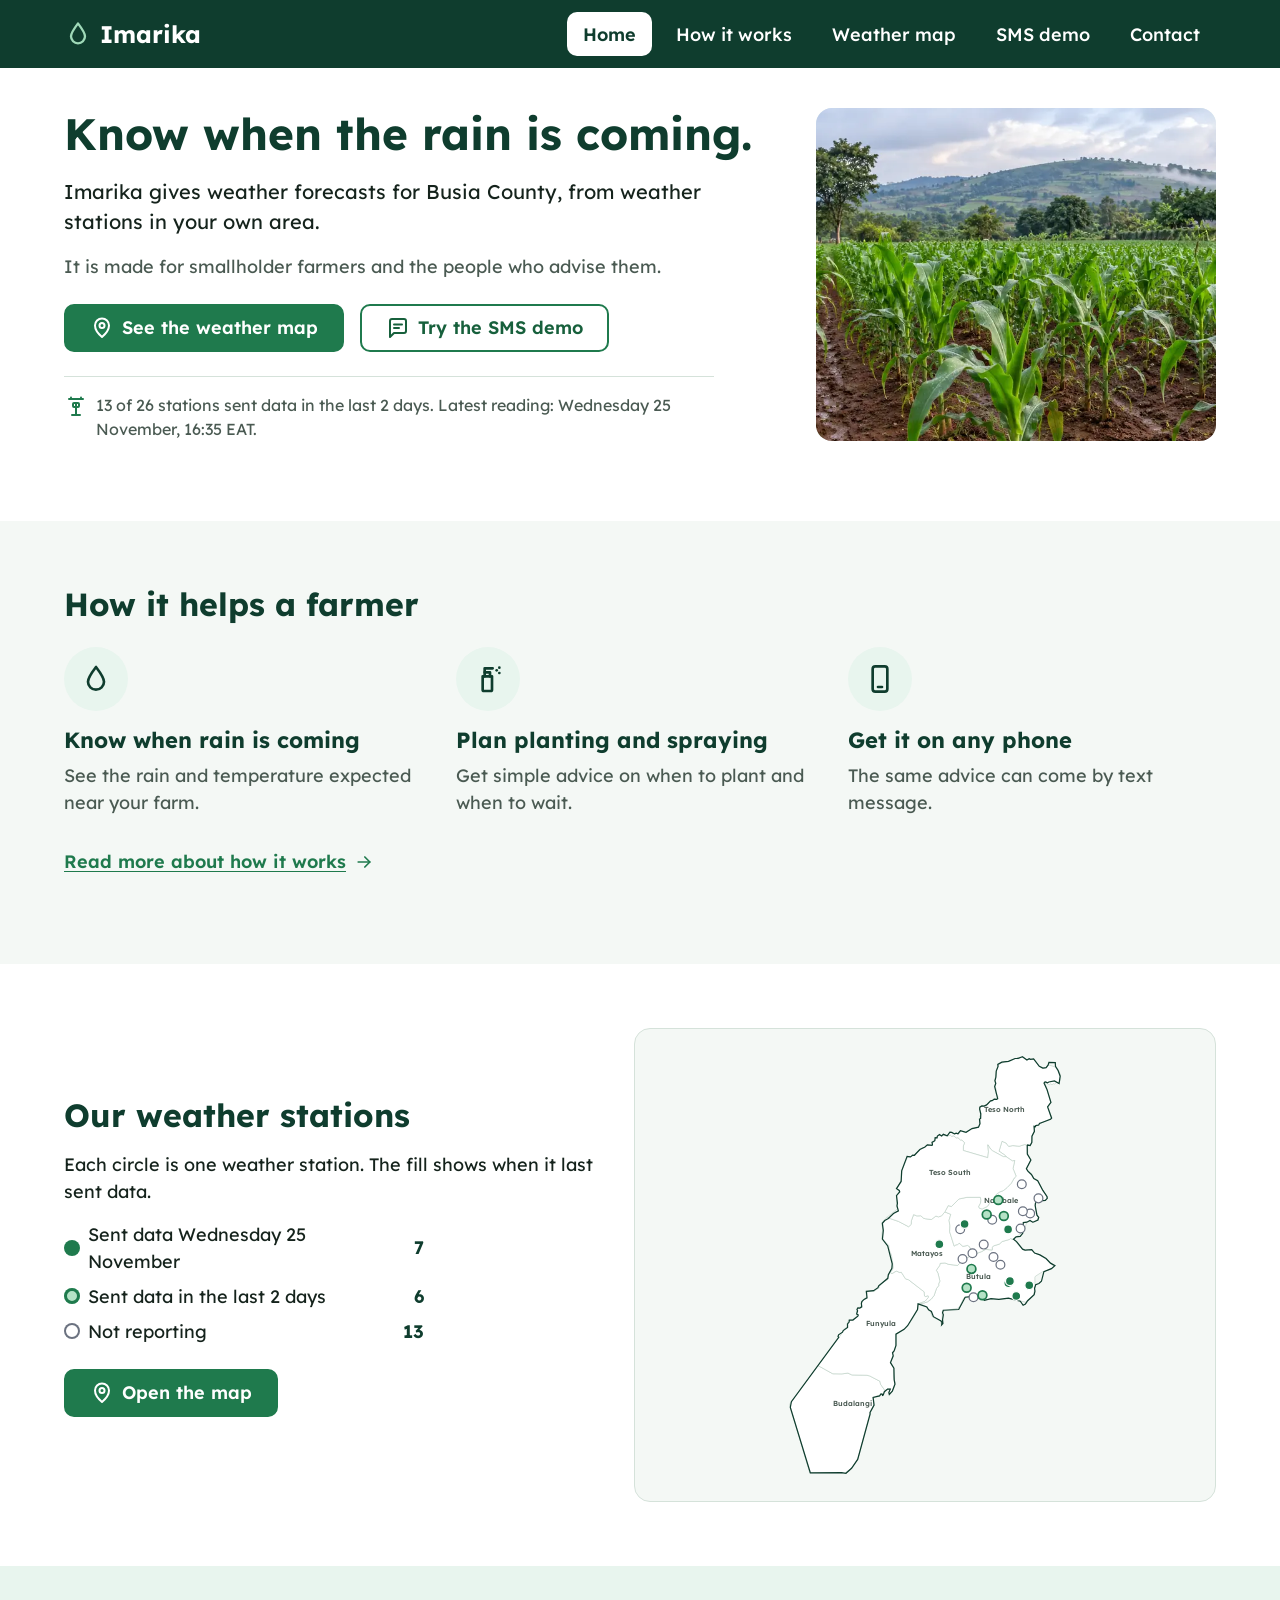
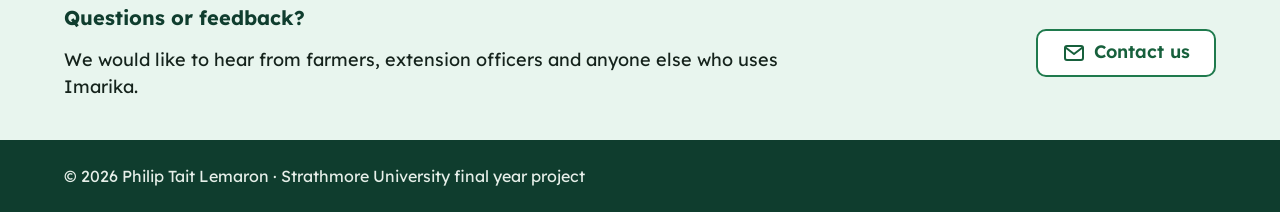
==== commit 4c250f42: "style(web): polish Home, How it works and Contact Home: a light first screen in the same hero as the" ====
--- a/web/index.html
+++ b/web/index.html
@@ -32,41 +32,34 @@
 </header>
 <main id="main" tabindex="-1">
 <p class="offline-note wrap" id="offline-note" role="status" hidden></p>
-<section class="hero" aria-labelledby="hero-title">
-  <img class="hero-img" src="img/about-field.webp" width="1600" height="533" alt="Illustration of a maize field after rain in western Kenya" fetchpriority="high">
-  <div class="hero-overlay"></div>
-  <div class="wrap hero-inner">
-    <h1 id="hero-title">Know when the rain is coming.</h1>
-    <p class="hero-text">Weather forecasts for farmers in Busia County, from weather stations in your own area.</p>
-    <div class="hero-actions">
-      <a class="btn btn-primary btn-on-dark" href="map.html"><svg class="icon" aria-hidden="true" focusable="false"><use href="img/icons.svg#pin"></use></svg><span>See the weather map</span></a>
-      <a class="btn btn-ghost-light" href="sms.html"><svg class="icon" aria-hidden="true" focusable="false"><use href="img/icons.svg#message"></use></svg><span>Try the SMS demo</span></a>
+<section class="band page-top home-top" aria-labelledby="hero-title">
+  <div class="wrap">
+    <div class="page-hero">
+      <div class="page-hero-text">
+        <h1 id="hero-title">Know when the rain is coming.</h1>
+        <p class="lead">Imarika gives weather forecasts for Busia County, from weather stations in your own area.</p>
+        <p class="hero-who">It is made for smallholder farmers and the people who advise them.</p>
+        <div class="actions">
+          <a class="btn btn-primary" href="map.html"><svg class="icon" aria-hidden="true" focusable="false"><use href="img/icons.svg#pin"></use></svg><span>See the weather map</span></a>
+          <a class="btn btn-secondary" href="sms.html"><svg class="icon" aria-hidden="true" focusable="false"><use href="img/icons.svg#message"></use></svg><span>Try the SMS demo</span></a>
+        </div>
+        <p class="summary-line" id="hero-week" hidden><svg class="icon" aria-hidden="true" focusable="false"><use href="img/icons.svg#station"></use></svg><span id="hero-week-text"></span></p>
+      </div>
+      <div class="page-hero-media">
+        <img src="img/about-field.webp" width="1600" height="533" fetchpriority="high" alt="Illustration of a maize field after rain in western Kenya">
+      </div>
     </div>
-    <p class="hero-week" id="hero-week" hidden><svg class="icon" aria-hidden="true" focusable="false"><use href="img/icons.svg#station"></use></svg><span id="hero-week-text"></span></p>
   </div>
 </section>
 
-<section class="band" aria-labelledby="numbers-title">
+<section class="band band-alt" aria-labelledby="helps-title">
   <div class="wrap">
-    <h2 id="numbers-title">Imarika in numbers</h2>
-    <ul class="numbers" id="numbers">
-      <li><span class="icon-circle"><svg class="icon" aria-hidden="true" focusable="false"><use href="img/icons.svg#station"></use></svg></span><strong data-count="stations">&nbsp;</strong><span>weather stations</span></li>
-      <li><span class="icon-circle"><svg class="icon" aria-hidden="true" focusable="false"><use href="img/icons.svg#pin"></use></svg></span><strong data-count="areas">&nbsp;</strong><span>areas covered</span></li>
-      <li><span class="icon-circle"><svg class="icon" aria-hidden="true" focusable="false"><use href="img/icons.svg#check"></use></svg></span><strong data-count="reporting">&nbsp;</strong><span>stations that sent data recently</span></li>
-      <li><span class="icon-circle"><svg class="icon" aria-hidden="true" focusable="false"><use href="img/icons.svg#calendar"></use></svg></span><strong data-count="days">&nbsp;</strong><span>forecast days</span></li>
+    <h2 id="helps-title">How it helps a farmer</h2>
+    <ul class="helps">
+      <li><span class="icon-circle"><svg class="icon" aria-hidden="true" focusable="false"><use href="img/icons.svg#drop"></use></svg></span><h3>Know when rain is coming</h3><p>See the rain and temperature expected near your farm.</p></li>
+      <li><span class="icon-circle"><svg class="icon" aria-hidden="true" focusable="false"><use href="img/icons.svg#spray"></use></svg></span><h3>Plan planting and spraying</h3><p>Get simple advice on when to plant and when to wait.</p></li>
+      <li><span class="icon-circle"><svg class="icon" aria-hidden="true" focusable="false"><use href="img/icons.svg#phone"></use></svg></span><h3>Get it on any phone</h3><p>The same advice can come by text message.</p></li>
     </ul>
-    <p class="muted" id="updated"></p>
-  </div>
-</section>
-
-<section class="band band-alt" aria-labelledby="how-title">
-  <div class="wrap">
-    <h2 id="how-title">How it works</h2>
-    <ol class="steps">
-      <li><span class="icon-circle"><svg class="icon" aria-hidden="true" focusable="false"><use href="img/icons.svg#station"></use></svg></span><h3>Stations measure the weather</h3><p>Weather stations in your area measure rain, temperature, humidity and wind every few minutes.</p></li>
-      <li><span class="icon-circle"><svg class="icon" aria-hidden="true" focusable="false"><use href="img/icons.svg#calendar"></use></svg></span><h3>We forecast the next 7 days</h3><p>Imarika uses these readings to forecast rain and temperature for each of the next seven days.</p></li>
-      <li><span class="icon-circle"><svg class="icon" aria-hidden="true" focusable="false"><use href="img/icons.svg#phone"></use></svg></span><h3>Advice reaches you by web and SMS</h3><p>You get plain advice about rain, planting and spraying on this website or by text message.</p></li>
-    </ol>
     <p><a class="text-link" href="how-it-works.html">Read more about how it works<svg class="icon" aria-hidden="true" focusable="false"><use href="img/icons.svg#arrow"></use></svg></a></p>
   </div>
 </section>
@@ -75,7 +68,7 @@
   <div class="wrap stations-grid">
     <div>
       <h2 id="stations-title">Our weather stations</h2>
-      <p>Each dot is one weather station. The colour shows what the coming week looks like there.</p>
+      <p>Each circle is one weather station. The fill shows when it last sent data.</p>
       <ul class="status-counts" id="status-counts"></ul>
       <p><a class="btn btn-primary" href="map.html"><svg class="icon" aria-hidden="true" focusable="false"><use href="img/icons.svg#pin"></use></svg><span>Open the map</span></a></p>
     </div>
@@ -83,13 +76,13 @@
   </div>
 </section>
 
-<section class="band band-mint" aria-labelledby="contact-title">
+<section class="band band-mint band-tight" aria-labelledby="contact-title">
   <div class="wrap closing">
     <div>
-      <h2 id="contact-title">Questions or feedback?</h2>
+      <h2 id="contact-title" class="h-small">Questions or feedback?</h2>
       <p>We would like to hear from farmers, extension officers and anyone else who uses Imarika.</p>
     </div>
-    <a class="btn btn-primary" href="contact.html"><svg class="icon" aria-hidden="true" focusable="false"><use href="img/icons.svg#mail"></use></svg><span>Contact us</span></a>
+    <a class="btn btn-secondary" href="contact.html"><svg class="icon" aria-hidden="true" focusable="false"><use href="img/icons.svg#mail"></use></svg><span>Contact us</span></a>
   </div>
 </section>
 </main>
@@ -108,6 +101,7 @@
   </ul>
 </nav>
 <script src="js/common.js"></script>
+<script src="js/map-logic.js"></script>
 <script src="js/home.js"></script>
 </body>
 </html>
--- a/web/css/styles.css
+++ b/web/css/styles.css
@@ -104,10 +104,6 @@
 .btn-primary:hover { background: var(--leaf-dark); border-color: var(--leaf-dark); color: var(--white); }
 .btn-secondary { background: var(--white); color: var(--leaf-dark); border-color: var(--leaf); }
 .btn-secondary:hover { background: var(--mint); color: var(--leaf-dark); }
-.btn-on-dark { border-color: var(--white); }
-.btn-on-dark:hover { border-color: var(--white); }
-.btn-ghost-light { color: var(--white); border-color: var(--white); background: transparent; }
-.btn-ghost-light:hover { background: rgba(255, 255, 255, .12); color: var(--white); }
 .btn:disabled, .btn[aria-disabled="true"] { background: var(--soft); border-color: var(--border); color: var(--text-2); cursor: not-allowed; }
 .text-link { display: inline-flex; align-items: center; gap: var(--space-1); min-height: var(--tap); font-weight: 600; }
 .text-link .icon { width: 20px; height: 20px; }
@@ -132,33 +128,40 @@
 .band-mint .icon-circle { background: var(--white); }
 .offline-note { margin: var(--space-2) auto 0; padding: 12px var(--space-3); color: var(--text-2); }
 
-/* ---------------------------------------------------------------- hero */
-.hero { position: relative; color: var(--white); overflow: hidden; background: var(--forest); }
-.hero-img { position: absolute; inset: 0; width: 100%; height: 100%; object-fit: cover; }
-.hero-overlay { position: absolute; inset: 0; background: rgba(15, 61, 46, .65); }
-.hero-inner { position: relative; padding-top: 96px; padding-bottom: 40px; min-height: 520px; display: flex; flex-direction: column; justify-content: center; }
-.hero h1 { color: var(--white); font-size: clamp(34px, 5vw, 56px); max-width: 16ch; }
-.hero-text { font-size: 22px; max-width: 38ch; }
-.hero-actions { display: flex; flex-wrap: wrap; gap: 14px; margin: 12px 0 40px; }
-.hero-week { display: flex; gap: 10px; align-items: flex-start; margin: auto 0 0; padding-top: 16px;
-  border-top: 1px solid rgba(255, 255, 255, .35); max-width: none; }
-.hero-week .icon { margin-top: 2px; }
-
-/* ---------------------------------------------------------------- numbers and steps */
-.numbers { list-style: none; padding: 0; margin: 24px 0; display: grid; grid-template-columns: repeat(4, minmax(0, 1fr)); gap: 24px; }
-.numbers li { display: flex; flex-direction: column; align-items: flex-start; gap: 6px; }
-.numbers strong { font-size: 40px; line-height: 1.1; color: var(--forest); margin-top: 8px; }
-.steps { list-style: none; padding: 0; margin: 24px 0; display: grid; grid-template-columns: repeat(3, minmax(0, 1fr)); gap: 32px; }
-.steps li { display: flex; flex-direction: column; gap: 12px; }
-.steps h3 { margin: 8px 0 0; }
-.steps p { margin: 0; color: var(--text-2); }
-
-.stations-grid { display: grid; grid-template-columns: minmax(0, 1fr) minmax(0, 1.1fr); gap: 48px; align-items: center; }
-.mini-map { margin: 0; background: var(--soft); border: 1px solid var(--border); border-radius: var(--radius); padding: 16px; }
-.mini-map svg { width: 100%; height: auto; }
-.status-counts { list-style: none; padding: 0; margin: 0 0 24px; display: flex; flex-direction: column; gap: 8px; }
-.closing { display: flex; align-items: center; justify-content: space-between; gap: 24px; flex-wrap: wrap; }
+/* ---------------------------------------------------------------- Home */
+.home-top { padding-bottom: var(--space-4); }
+.hero-who { color: var(--text-2); }
+.actions { display: flex; flex-wrap: wrap; gap: var(--space-2); margin: var(--space-3) 0; }
+.summary-line { display: flex; gap: var(--space-1); align-items: flex-start; font-size: var(--fs-small); color: var(--text-2);
+  padding-top: var(--space-2); border-top: 1px solid var(--border); }
+.summary-line .icon { color: var(--leaf); margin-top: 1px; }
+.helps, .steps { list-style: none; padding: 0; margin: var(--space-3) 0; display: grid; gap: var(--space-3); }
+.helps { grid-template-columns: repeat(3, minmax(0, 1fr)); }
+.helps li, .steps li { display: flex; flex-direction: column; gap: var(--space-1); }
+.helps h3, .steps h3 { margin: var(--space-1) 0 0; }
+.helps p, .steps p { margin: 0; color: var(--text-2); }
+.stations-grid { display: grid; grid-template-columns: minmax(0, 1fr) minmax(0, 1.1fr); gap: var(--space-4); align-items: center; }
+.mini-map { margin: 0; background: var(--soft); border: 1px solid var(--border); border-radius: var(--radius-card); padding: var(--space-2); }
+.mini-map svg { width: 100%; height: auto; max-height: 440px; margin: 0 auto; }
+.status-counts { list-style: none; padding: 0; margin: 0 0 var(--space-3); display: flex; flex-direction: column; gap: var(--space-1); }
+.status-counts li { display: flex; align-items: center; gap: var(--space-1); }
+.status-counts strong { margin-left: auto; min-width: 2ch; text-align: right; color: var(--forest); }
+.status-counts { max-width: 360px; }
+.closing { display: flex; align-items: center; justify-content: space-between; gap: var(--space-3); flex-wrap: wrap; }
 .closing p { margin: 0; }
+
+/* ---------------------------------------------------------------- How it works */
+.steps { grid-template-columns: repeat(4, minmax(0, 1fr)); counter-reset: none; }
+.steps li { position: relative; }
+.step-badge { position: absolute; left: 44px; top: -4px; display: grid; place-items: center; width: 28px; height: 28px; border-radius: 50%;
+  background: var(--forest); color: var(--white); font-size: 15px; font-weight: 700; }
+.know { max-width: 760px; }
+.know h2 { font-size: var(--fs-h3); }
+
+/* ---------------------------------------------------------------- Contact */
+.contact-grid { display: grid; grid-template-columns: minmax(0, 1fr) minmax(0, 1.2fr); gap: var(--space-4); align-items: start;
+  margin-top: var(--space-3); }
+.contact-grid .field { max-width: none; }
 
 /* ---------------------------------------------------------------- status badges */
 .badge { display: inline-flex; align-items: center; gap: 8px; padding: 6px 12px; border-radius: var(--radius);
@@ -187,9 +190,9 @@
 .map-layout { display: grid; grid-template-columns: minmax(0, 1fr) 400px; gap: 24px; align-items: start; }
 .map-main { min-width: 0; }
 .map-box { position: relative; }
-#map { height: 600px; border-radius: 16px; border: 1px solid var(--border); background: #f3f6f4; }
+#map { height: 600px; border-radius: var(--radius-card); border: 1px solid var(--border); background: #f3f6f4; }
 .map-note { position: absolute; left: 16px; right: 16px; bottom: 16px; z-index: 500; margin: 0; max-width: none;
-  background: var(--white); border: 1px solid var(--border); border-radius: 16px; padding: 8px 16px; font-size: 16px; color: var(--text-2); }
+  background: var(--white); border: 1px solid var(--border); border-radius: var(--radius-card); padding: 8px 16px; font-size: 16px; color: var(--text-2); }
 .legend { list-style: none; padding: 0; margin: 16px 0 8px; display: flex; flex-wrap: wrap; gap: 8px 24px; }
 .legend li { display: flex; align-items: center; gap: 8px; }
 .map-help { color: var(--text-2); margin: 0; }
@@ -215,10 +218,11 @@
 .leaflet-container .leaflet-control-attribution { font-size: 13px; line-height: 1.4; color: var(--text); padding: 2px var(--space-1);
   background: rgba(255, 255, 255, .92); border-top-left-radius: 6px; }
 .leaflet-container .leaflet-control-attribution a { color: var(--leaf-dark); }
+.leaflet-container .leaflet-bar a { width: var(--tap); height: var(--tap); line-height: var(--tap); font-size: 22px; color: var(--forest); }
 .leaflet-marker-icon:focus-visible { outline: 3px solid var(--focus); border-radius: 50%; }
 
 /* Selected-station panel: right side on desktop, bottom sheet on smaller screens. */
-.panel { min-width: 0; border: 1px solid var(--border); border-radius: 16px; background: var(--white); padding: 24px; position: sticky; top: 88px; }
+.panel { min-width: 0; border: 1px solid var(--border); border-radius: var(--radius-card); background: var(--white); padding: 24px; position: sticky; top: calc(var(--header) + var(--space-2)); }
 .panel-head { display: flex; align-items: flex-start; gap: 16px; }
 .panel-head .dot { width: 20px; height: 20px; margin-top: 8px; }
 .panel-title { flex: 1; min-width: 0; }
@@ -227,7 +231,7 @@
 .sheet-toggle { display: none; }
 .panel-label { font-size: 18px; color: var(--text); margin: 24px 0 8px; }
 .tiles { list-style: none; padding: 0; margin: 0; display: grid; grid-template-columns: repeat(2, minmax(0, 1fr)); gap: 8px; }
-.tile { border: 1px solid var(--border); border-radius: 16px; padding: 16px; display: grid; grid-template-columns: 24px minmax(0, 1fr);
+.tile { border: 1px solid var(--border); border-radius: var(--radius-card); padding: 16px; display: grid; grid-template-columns: 24px minmax(0, 1fr);
   gap: 4px 8px; align-items: center; }
 .tile .icon { width: 24px; height: 24px; color: var(--leaf); }
 .tile-label { font-size: 16px; color: var(--text-2); line-height: 1.25; }
@@ -263,9 +267,9 @@
 
 /* ---------------------------------------------------------------- smaller screens */
 @media (max-width: 1000px) {
-  .numbers { grid-template-columns: repeat(2, minmax(0, 1fr)); }
-  .steps { grid-template-columns: minmax(0, 1fr); gap: 24px; }
-  .stations-grid { grid-template-columns: minmax(0, 1fr); gap: 24px; }
+  .stations-grid { grid-template-columns: minmax(0, 1fr); gap: var(--space-3); }
+  .steps { grid-template-columns: repeat(2, minmax(0, 1fr)); }
+  .contact-grid { grid-template-columns: minmax(0, 1fr); gap: var(--space-3); }
 }
 @media (max-width: 760px) {
   :root { --header: 56px; --section: var(--space-4); --fs-body: 17px; --fs-lead: 19px; --fs-h3: 20px; }
@@ -275,10 +279,6 @@
   .brand { font-size: 22px; }
   .page-top { padding-top: var(--space-3); }
   .band-tight { padding: var(--space-3) 0; }
-  .hero-inner { padding-top: 56px; min-height: 0; }
-  .hero-text { font-size: 19px; }
-  .hero-actions .btn { width: 100%; justify-content: center; }
-  .numbers strong { font-size: 34px; }
   .bottom-nav { display: block; position: fixed; left: 0; right: 0; bottom: 0; z-index: 1000; background: var(--white);
     border-top: 1px solid var(--border); }
   .bottom-nav ul { display: grid; grid-template-columns: repeat(5, minmax(0, 1fr)); list-style: none; margin: 0; padding: 0; }
@@ -292,7 +292,6 @@
 @media (prefers-reduced-motion: reduce) {
   *, *::before, *::after { animation: none !important; transition: none !important; scroll-behavior: auto !important; }
 }
-.status-counts li { display: flex; align-items: center; gap: 12px; flex-wrap: wrap; }
 
 /* ---------------------------------------------------------------- credits (Contact page only) */
 .credits-list { list-style: none; padding: 0; margin: 0; display: flex; flex-direction: column; gap: var(--space-1);
@@ -301,11 +300,17 @@
 
 /* ---------------------------------------------------------------- How it works, SMS demo, Contact */
 .sub-title { font-size: 24px; margin-top: 32px; }
-.steps-five { grid-template-columns: repeat(5, minmax(0, 1fr)); gap: 24px; }
-.steps-five p { color: var(--text); }
-.media-intro { display: grid; grid-template-columns: minmax(0, 1fr) minmax(0, 420px); gap: 40px; align-items: center; margin-bottom: 32px; }
-.media-intro img { width: 100%; height: auto; border-radius: var(--radius); }
-.media-small { grid-template-columns: minmax(0, 1fr) 240px; }
+.media-intro { display: grid; grid-template-columns: minmax(0, 1fr) minmax(0, 420px); gap: var(--space-4); align-items: center; margin-bottom: var(--space-4); }
+.media-intro img { width: 100%; height: auto; border-radius: var(--radius-card); }
+
+/* Page hero shared by Home and the SMS demo: text left, the image right at the same height as the text,
+   one crop and a 16 px radius. On phones the image becomes a slim wide strip under the intro. */
+.page-hero { display: grid; grid-template-columns: minmax(0, 1fr) minmax(0, 400px); gap: var(--space-4); align-items: stretch;
+  margin-bottom: var(--space-4); }
+.page-hero-text { align-self: center; }
+.page-hero-text > :last-child { margin-bottom: 0; }
+.page-hero-media { position: relative; min-height: 180px; border-radius: var(--radius-card); overflow: hidden; background: var(--mint); }
+.page-hero-media img { position: absolute; inset: 0; width: 100%; height: 100%; object-fit: cover; object-position: 50% 40%; }
 .status-table { width: 100%; border-collapse: collapse; background: var(--white); border: 1px solid var(--border); }
 .status-table th, .status-table td { text-align: left; padding: 14px 16px; border-bottom: 1px solid var(--border); vertical-align: middle; }
 .status-table thead th { background: var(--mint); color: var(--forest); font-size: 16px; }
@@ -315,26 +320,34 @@
 .check-list .icon { color: var(--leaf); margin-top: 2px; }
 
 /* forms */
-fieldset { border: 0; margin: 0 0 28px; padding: 0; min-width: 0; }
-legend { display: flex; align-items: center; gap: 12px; font-size: 22px; font-weight: 700; color: var(--forest); margin-bottom: 14px; padding: 0; }
-.step-num { display: inline-grid; place-items: center; width: 36px; height: 36px; border-radius: 50%; background: var(--mint); color: var(--forest); font-size: 18px; }
-.field-label { display: block; font-weight: 600; margin: 16px 0 4px; }
-.field-hint { color: var(--text-2); font-size: 16px; margin: 0 0 8px; }
-.field { width: 100%; max-width: 480px; font: inherit; padding: 12px 14px; border: 2px solid var(--border); border-radius: var(--radius); background: var(--white); color: var(--text); }
+fieldset { border: 0; margin: 0 0 var(--space-4); padding: 0; min-width: 0; }
+legend { display: flex; align-items: center; gap: var(--space-2); font-size: var(--fs-h3); font-weight: 700; color: var(--forest);
+  margin-bottom: var(--space-2); padding: 0; }
+.step-num { display: inline-grid; place-items: center; width: 40px; height: 40px; border-radius: 50%; background: var(--forest);
+  color: var(--white); font-size: var(--fs-body); }
+.field-label { display: block; font-weight: 600; margin: var(--space-2) 0 4px; }
+.field-hint { color: var(--text-2); font-size: var(--fs-small); margin: 0 0 var(--space-1); }
+.field { width: 100%; max-width: 480px; min-height: 48px; font: inherit; padding: 10px var(--space-2); border: 2px solid var(--border);
+  border-radius: var(--radius); background: var(--white); color: var(--text); }
 .field:focus-visible { border-color: var(--leaf); }
 .field[aria-invalid="true"] { border-color: var(--st-warning-fg); }
 textarea.field { max-width: 640px; resize: vertical; }
-.field-error { color: var(--st-warning-fg); font-weight: 500; margin: 6px 0 0; min-height: 1.5em; }
-.helper { color: var(--text-2); font-size: 16px; margin: 12px 0 0; }
-.choice-list { display: flex; flex-direction: column; gap: 8px; }
-.choice { display: flex; gap: 12px; align-items: flex-start; padding: 12px 14px; border: 2px solid var(--border); border-radius: var(--radius); cursor: pointer; background: var(--white); }
+.field-error { color: var(--st-warning-fg); font-weight: 500; margin: var(--space-1) 0 0; min-height: 1.5em; }
+.helper { color: var(--text-2); font-size: var(--fs-small); margin: 12px 0 0; }
+.choice-list { display: flex; flex-direction: column; gap: var(--space-1); }
+.choice { display: flex; gap: 12px; align-items: flex-start; min-height: 48px; padding: 12px var(--space-2); border: 2px solid var(--border);
+  border-radius: var(--radius); cursor: pointer; background: var(--white); }
 .choice:has(input:checked) { border-color: var(--leaf); background: var(--mint); }
 .choice input { width: 20px; height: 20px; margin: 3px 0 0; accent-color: var(--leaf); flex: none; }
-.choice-group { font-weight: 600; color: var(--text-2); margin: 10px 0 0; font-size: 16px; }
 
 /* SMS demo */
-.sms-layout { display: grid; grid-template-columns: minmax(0, 1fr) 360px; gap: 48px; align-items: start; }
-.phone-col { position: sticky; top: 90px; }
+.sms-layout { display: grid; grid-template-columns: minmax(0, 1fr) 360px; gap: var(--space-4); align-items: start; }
+.phone-col { position: sticky; top: calc(var(--header) + var(--space-3)); }
+.area-chips { margin-bottom: var(--space-2); }
+.toggle-link { font: inherit; font-size: var(--fs-small); font-weight: 600; color: var(--leaf-dark); background: none; border: 0;
+  padding: 0; min-height: var(--tap); margin-top: var(--space-1); text-decoration: underline; text-underline-offset: 3px; cursor: pointer; }
+.toggle-link:hover { color: var(--forest); }
+.station-picker-off { margin-top: var(--space-1); }
 .phone { border: 2px solid var(--forest); border-radius: 28px; padding: 18px 14px 16px; background: var(--white); max-width: 340px; }
 .phone-top { display: flex; align-items: center; gap: 8px; justify-content: center; font-weight: 700; color: var(--forest);
   padding-bottom: 12px; border-bottom: 1px solid var(--border); }
@@ -346,11 +359,9 @@
 .sms-result.ok { color: var(--st-planting-fg); }
 .sms-result.fail { color: var(--st-warning-fg); }
 .sms-result-line { display: block; margin-top: 4px; }
-.station-group + .station-group { margin-top: 14px; }
-.station-group .choice-group { margin: 0 0 8px; }
-.station-buttons { display: grid; grid-template-columns: repeat(auto-fill, minmax(220px, 1fr)); gap: 10px; }
+.station-buttons { display: grid; grid-template-columns: repeat(auto-fill, minmax(200px, 1fr)); gap: var(--space-1); }
 .station-btn { font: inherit; display: flex; flex-direction: column; gap: 2px; text-align: left; min-height: 56px;
-  padding: 10px 14px; border-radius: 10px; border: 2px solid var(--border); background: var(--white); color: var(--text); cursor: pointer; }
+  padding: 10px var(--space-2); border-radius: var(--radius); border: 2px solid var(--border); background: var(--white); color: var(--text); cursor: pointer; }
 .station-btn:hover:not(:disabled) { border-color: var(--leaf); }
 .station-btn[aria-pressed="true"] { background: var(--leaf); border-color: var(--leaf); color: var(--white); }
 .station-btn:disabled { cursor: not-allowed; background: var(--soft); color: var(--text-2); border-style: dashed; }
@@ -391,7 +402,9 @@
 .back-link { margin: 0 0 16px; }
 .back-link a { display: inline-flex; align-items: center; gap: 8px; min-height: 44px; font-weight: 600; text-decoration: none; }
 .back-link .icon { width: 24px; height: 24px; transform: rotate(180deg); }
-.station-status { display: flex; align-items: center; gap: 8px; }
+.station-status { display: flex; align-items: flex-start; gap: var(--space-1); }
+.station-status .dot { margin-top: 5px; }
+.tile-sub { font-size: var(--fs-body); font-weight: 600; color: var(--text-2); white-space: nowrap; }
 .tabs { display: flex; gap: 8px; border-bottom: 1px solid var(--border); margin: 8px 0 24px; overflow-x: auto; }
 .tab { font: inherit; font-size: 18px; min-height: 44px; padding: 8px 16px; border: 0; border-bottom: 3px solid transparent;
   background: none; color: var(--text-2); cursor: pointer; white-space: nowrap; margin-bottom: -1px; }
@@ -402,7 +415,7 @@
 .section-label { font-size: 20px; color: var(--text); margin: 40px 0 8px; }
 .day-strip { list-style: none; padding: 0 0 8px; margin: 0; display: grid; grid-auto-flow: column; grid-auto-columns: minmax(112px, 1fr);
   gap: 8px; overflow-x: auto; scroll-snap-type: x mandatory; max-width: 960px; }
-.day-tile { scroll-snap-align: start; border: 1px solid var(--border); border-radius: 16px; padding: 16px; display: flex;
+.day-tile { scroll-snap-align: start; border: 1px solid var(--border); border-radius: var(--radius-card); padding: 16px; display: flex;
   flex-direction: column; gap: 4px; background: var(--white); }
 .day-tile-name { font-weight: 700; color: var(--forest); }
 .day-tile-rain { display: flex; align-items: center; gap: 4px; color: var(--rain); font-weight: 600; }
@@ -416,7 +429,7 @@
 .chart-btn { font: inherit; font-size: 18px; min-height: 44px; padding: 8px 20px; border: 0; background: var(--white); color: var(--text); cursor: pointer; }
 .chart-btn + .chart-btn { border-left: 1px solid var(--border); }
 .chart-btn[aria-pressed="true"] { background: var(--mint); color: var(--forest); font-weight: 600; }
-.chart { max-width: 960px; border: 1px solid var(--border); border-radius: 16px; padding: 24px; background: var(--white); }
+.chart { max-width: 960px; border: 1px solid var(--border); border-radius: var(--radius-card); padding: 24px; background: var(--white); }
 .chart-summary { margin: 0 0 16px; }
 .chart-box { width: 100%; overflow: hidden; }
 .chart-svg { display: block; }
@@ -435,11 +448,8 @@
 }
 
 @media (max-width: 1000px) {
-  .steps-five { grid-template-columns: minmax(0, 1fr); }
-  .steps-five li { flex-direction: row; align-items: center; gap: 16px; }
-  .steps-five p { margin: 0; }
-  .media-intro, .media-small { grid-template-columns: minmax(0, 1fr); gap: 20px; }
-  .media-small img { max-width: 260px; }
+  .media-intro { grid-template-columns: minmax(0, 1fr); gap: var(--space-3); }
+  .page-hero { grid-template-columns: minmax(0, 1fr) minmax(0, 280px); gap: var(--space-3); }
   .sms-layout { grid-template-columns: minmax(0, 1fr); gap: 32px; }
   .phone-col { position: static; }
 }
@@ -449,7 +459,17 @@
   .status-table th, .status-table td { display: block; border: 0; padding: 4px 14px; width: auto !important; }
   .phone { max-width: none; }
 }
-@media (max-width: 760px) { .media-small img { max-width: 180px; } }
+@media (max-width: 760px) {
+  .page-hero { grid-template-columns: minmax(0, 1fr); gap: var(--space-2); margin-bottom: var(--space-3); }
+  .page-hero-media { min-height: 0; aspect-ratio: 16 / 5; }
+  .helps, .steps { grid-template-columns: minmax(0, 1fr); gap: var(--space-2); }
+  .helps li, .steps li { display: grid; grid-template-columns: 64px minmax(0, 1fr); gap: 0 var(--space-2); align-items: start; }
+  .helps .icon-circle, .steps .icon-circle { grid-row: 1 / 3; }
+  .helps h3, .steps h3 { margin: 4px 0 4px; }
+  .actions { margin: var(--space-2) 0; }
+  .actions .btn { flex: 1 1 100%; }
+  .step-badge { left: 40px; }
+}
 
 /* ---------------------------------------------------------------- polish */
 [id] { scroll-margin-top: calc(var(--header) + var(--space-2)); }
@@ -461,7 +481,7 @@
   #map { height: 460px; }
   .map-page { padding-bottom: 120px; }
   /* Bottom sheet: the header row is always visible; the readings open with the arrow button or a tap. */
-  .panel { position: fixed; left: 0; right: 0; bottom: 0; top: auto; z-index: 900; border-radius: 16px 16px 0 0;
+  .panel { position: fixed; left: 0; right: 0; bottom: 0; top: auto; z-index: 900; border-radius: var(--radius-card) var(--radius-card) 0 0;
     border-bottom: 0; padding: 16px; max-height: 75vh; overflow-y: auto; box-shadow: 0 -4px 16px rgba(15, 61, 46, .14); }
   .panel-title h2 { font-size: 22px; }
   .panel-body { display: none; }
@@ -480,13 +500,18 @@
   /* List rows stack: station and status on top, then the last reading, temperature and rain. */
   .station-table thead { display: none; }
   .station-table, .station-table tbody { display: block; }
-  .station-table tr { display: grid; grid-template-columns: repeat(3, auto); justify-content: space-between; gap: 0 16px;
-    padding: 8px 0; border-bottom: 1px solid var(--border); }
+  /* Three equal columns so the values line up from row to row; each value carries a small label. */
+  .station-table tr { display: grid; grid-template-columns: repeat(3, minmax(0, 1fr)); gap: 0 var(--space-2);
+    padding: var(--space-1) 0 12px; border-bottom: 1px solid var(--border); }
   .station-table th, .station-table td { display: block; border: 0; padding: 0; }
   .station-table th { grid-column: 1 / 3; grid-row: 1; }
-  .station-table .row-area { display: inline; font-weight: 400; color: var(--text-2); margin-left: 8px; }
-  .station-table .cell-status { grid-column: 3; grid-row: 1; align-self: center; justify-self: end; }
+  .station-table .row-area { display: inline; font-weight: 400; color: var(--text-2); margin-left: var(--space-1); }
+  .station-table .cell-status { grid-column: 3; grid-row: 1; align-self: center; justify-self: end; font-size: var(--fs-small); }
   .station-table .cell-area { display: none; }
-  .station-table td.cell-data { grid-row: 2; color: var(--text-2); font-size: 16px; }
+  .station-table td.cell-data { grid-row: 2; color: var(--text); font-size: var(--fs-small); }
+  .station-table .cell-label { position: static; display: block; width: auto; height: auto; overflow: visible; clip: auto;
+    white-space: normal; font-size: 14px; color: var(--text-2); line-height: 1.3; }
+  .chip { padding: 0 var(--space-2); }
 }
 .row-area { display: none; }
+.cell-label { position: absolute; width: 1px; height: 1px; overflow: hidden; clip: rect(0, 0, 0, 0); white-space: nowrap; }
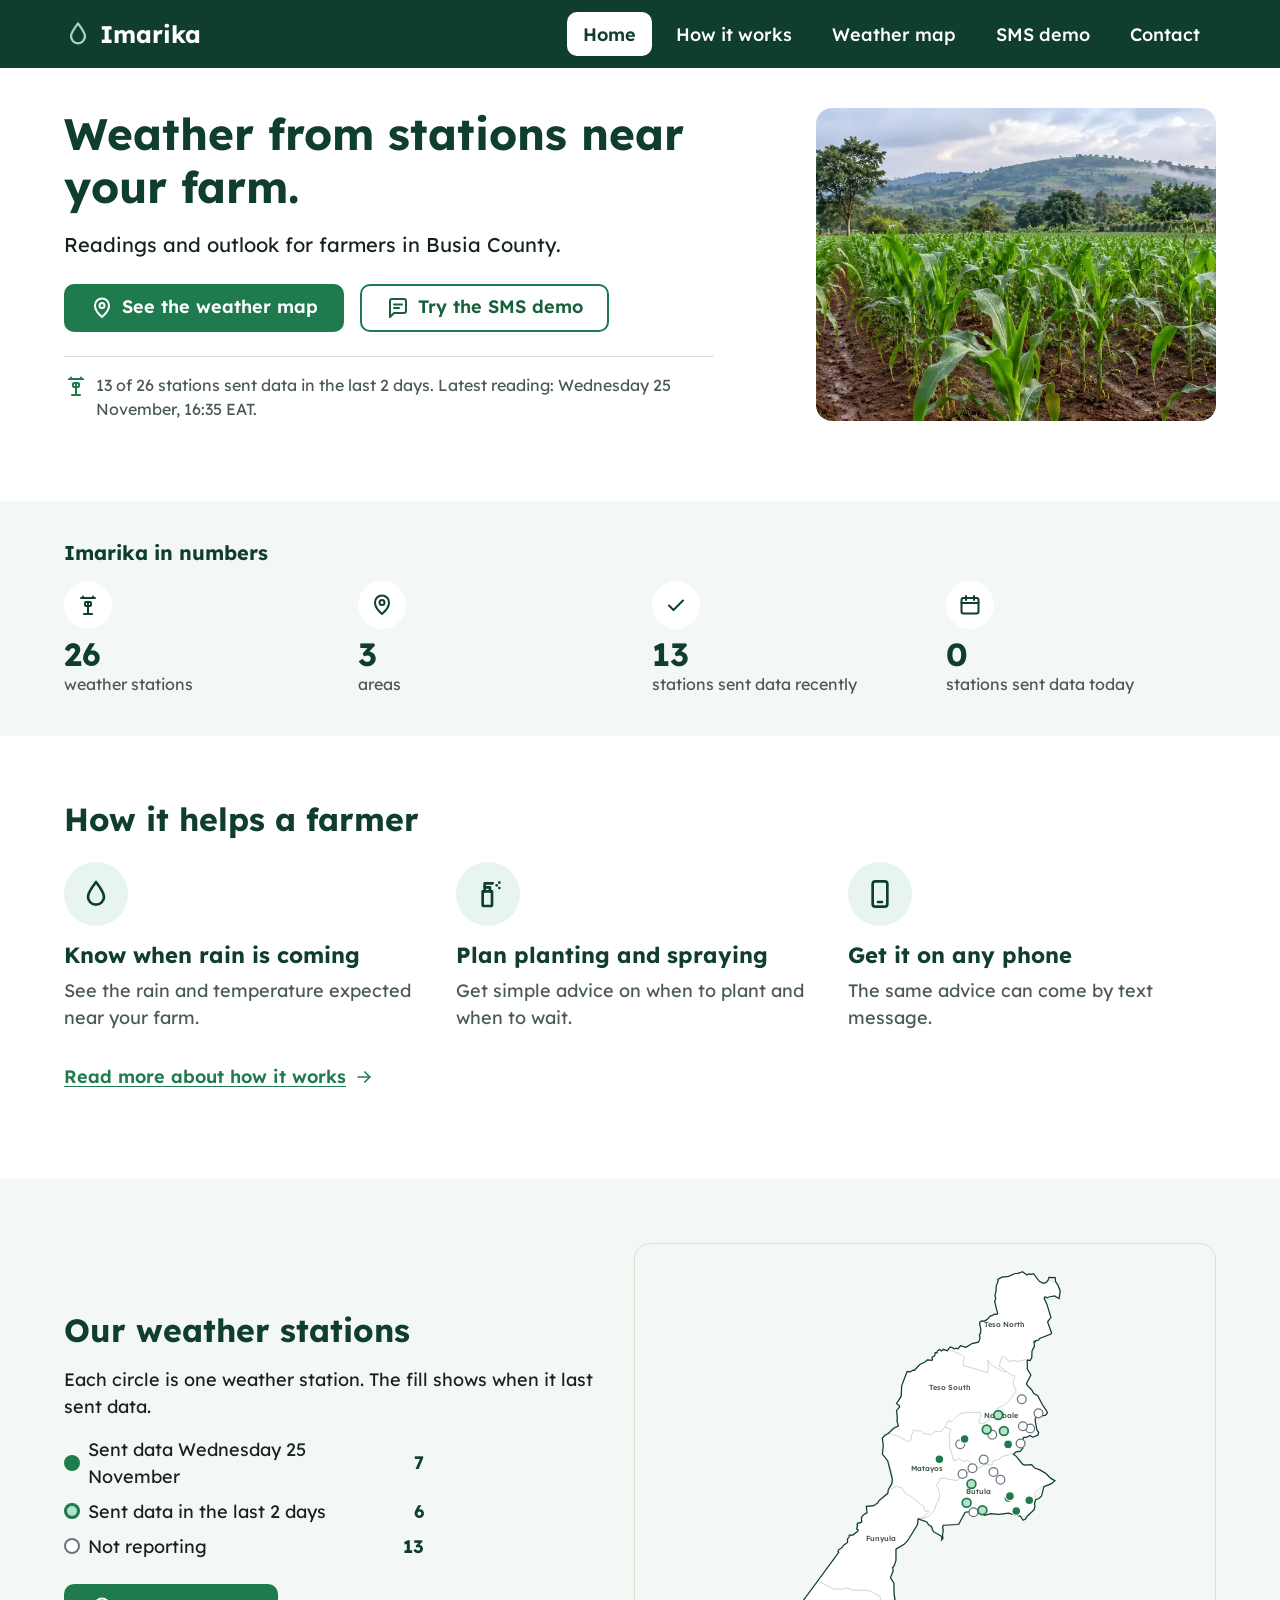
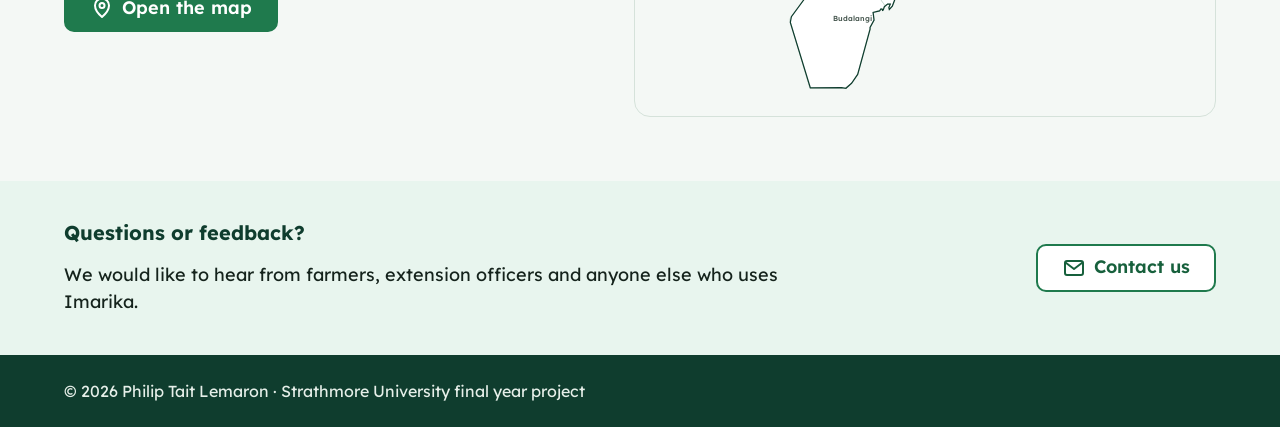
==== commit c689fa69: "style(web): final polish of copy, rounding, station page and contact Home: headline "Weather from st" ====
--- a/web/index.html
+++ b/web/index.html
@@ -36,9 +36,8 @@
   <div class="wrap">
     <div class="page-hero">
       <div class="page-hero-text">
-        <h1 id="hero-title">Know when the rain is coming.</h1>
-        <p class="lead">Imarika gives weather forecasts for Busia County, from weather stations in your own area.</p>
-        <p class="hero-who">It is made for smallholder farmers and the people who advise them.</p>
+        <h1 id="hero-title">Weather from stations near your farm.</h1>
+        <p class="lead">Readings and outlook for farmers in Busia County.</p>
         <div class="actions">
           <a class="btn btn-primary" href="map.html"><svg class="icon" aria-hidden="true" focusable="false"><use href="img/icons.svg#pin"></use></svg><span>See the weather map</span></a>
           <a class="btn btn-secondary" href="sms.html"><svg class="icon" aria-hidden="true" focusable="false"><use href="img/icons.svg#message"></use></svg><span>Try the SMS demo</span></a>
@@ -52,7 +51,19 @@
   </div>
 </section>
 
-<section class="band band-alt" aria-labelledby="helps-title">
+<section class="band band-tight band-alt" aria-labelledby="numbers-title">
+  <div class="wrap">
+    <h2 id="numbers-title" class="h-small">Imarika in numbers</h2>
+    <ul class="numbers" id="numbers">
+      <li><span class="icon-circle"><svg class="icon" aria-hidden="true" focusable="false"><use href="img/icons.svg#station"></use></svg></span><span><strong data-count="stations">&nbsp;</strong><span>weather stations</span></span></li>
+      <li><span class="icon-circle"><svg class="icon" aria-hidden="true" focusable="false"><use href="img/icons.svg#pin"></use></svg></span><span><strong data-count="areas">&nbsp;</strong><span>areas</span></span></li>
+      <li><span class="icon-circle"><svg class="icon" aria-hidden="true" focusable="false"><use href="img/icons.svg#check"></use></svg></span><span><strong data-count="recent">&nbsp;</strong><span>stations sent data recently</span></span></li>
+      <li><span class="icon-circle"><svg class="icon" aria-hidden="true" focusable="false"><use href="img/icons.svg#calendar"></use></svg></span><span><strong data-count="today">&nbsp;</strong><span>stations sent data today</span></span></li>
+    </ul>
+  </div>
+</section>
+
+<section class="band" aria-labelledby="helps-title">
   <div class="wrap">
     <h2 id="helps-title">How it helps a farmer</h2>
     <ul class="helps">
@@ -64,7 +75,7 @@
   </div>
 </section>
 
-<section class="band" aria-labelledby="stations-title">
+<section class="band band-alt" aria-labelledby="stations-title">
   <div class="wrap stations-grid">
     <div>
       <h2 id="stations-title">Our weather stations</h2>
--- a/web/css/styles.css
+++ b/web/css/styles.css
@@ -135,6 +135,15 @@
 .summary-line { display: flex; gap: var(--space-1); align-items: flex-start; font-size: var(--fs-small); color: var(--text-2);
   padding-top: var(--space-2); border-top: 1px solid var(--border); }
 .summary-line .icon { color: var(--leaf); margin-top: 1px; }
+.numbers { list-style: none; padding: 0; margin: var(--space-2) 0 0; display: grid; grid-template-columns: repeat(4, minmax(0, 1fr));
+  gap: var(--space-3); }
+.numbers li { display: flex; flex-direction: column; align-items: flex-start; gap: var(--space-1); }
+.numbers li > span:last-child { display: flex; flex-direction: column; }
+.numbers .icon-circle { width: 48px; height: 48px; }
+.numbers .icon-circle .icon { width: 24px; height: 24px; }
+.numbers strong { font-size: 32px; line-height: 1.1; color: var(--forest); }
+.numbers strong + span { font-size: var(--fs-small); color: var(--text-2); text-wrap: balance; }
+.band-alt .icon-circle { background: var(--white); }
 .helps, .steps { list-style: none; padding: 0; margin: var(--space-3) 0; display: grid; gap: var(--space-3); }
 .helps { grid-template-columns: repeat(3, minmax(0, 1fr)); }
 .helps li, .steps li { display: flex; flex-direction: column; gap: var(--space-1); }
@@ -151,7 +160,7 @@
 .closing p { margin: 0; }
 
 /* ---------------------------------------------------------------- How it works */
-.steps { grid-template-columns: repeat(4, minmax(0, 1fr)); counter-reset: none; }
+.steps { grid-template-columns: repeat(5, minmax(0, 1fr)); }
 .steps li { position: relative; }
 .step-badge { position: absolute; left: 44px; top: -4px; display: grid; place-items: center; width: 28px; height: 28px; border-radius: 50%;
   background: var(--forest); color: var(--white); font-size: 15px; font-weight: 700; }
@@ -161,7 +170,7 @@
 /* ---------------------------------------------------------------- Contact */
 .contact-grid { display: grid; grid-template-columns: minmax(0, 1fr) minmax(0, 1.2fr); gap: var(--space-4); align-items: start;
   margin-top: var(--space-3); }
-.contact-grid .field { max-width: none; }
+.contact-form .field { display: block; width: 100%; max-width: none; }   /* name and message: one width, the full form column */
 
 /* ---------------------------------------------------------------- status badges */
 .badge { display: inline-flex; align-items: center; gap: 8px; padding: 6px 12px; border-radius: var(--radius);
@@ -268,7 +277,8 @@
 /* ---------------------------------------------------------------- smaller screens */
 @media (max-width: 1000px) {
   .stations-grid { grid-template-columns: minmax(0, 1fr); gap: var(--space-3); }
-  .steps { grid-template-columns: repeat(2, minmax(0, 1fr)); }
+  .numbers { grid-template-columns: repeat(2, minmax(0, 1fr)); gap: var(--space-3) var(--space-2); }
+  .steps { grid-template-columns: repeat(3, minmax(0, 1fr)); }
   .contact-grid { grid-template-columns: minmax(0, 1fr); gap: var(--space-3); }
 }
 @media (max-width: 760px) {
@@ -389,13 +399,13 @@
 }
 
 /* Contact */
-.contact-actions { display: flex; flex-wrap: wrap; gap: 14px; align-items: center; margin: 8px 0 20px; }
+.contact-actions { display: flex; flex-direction: column; align-items: stretch; gap: var(--space-2); max-width: 340px; margin: var(--space-1) 0 var(--space-3); }
 .contact-actions p { margin: 0; }
 .contact-details { list-style: none; padding: 0; margin: 0; display: flex; flex-direction: column; gap: 10px; }
 .contact-details li { display: flex; gap: 12px; align-items: center; }
 .contact-details .icon { color: var(--leaf); }
-.contact-form { margin-top: 8px; }
-.contact-form .btn { margin-top: 8px; }
+.contact-form { margin-top: var(--space-1); }
+.contact-form .btn { margin-top: var(--space-1); width: 100%; }
 
 /* Station page: header, three tabs, tiles, outlook strip, one chart at a time */
 .station-page { font-size: 18px; }
@@ -405,23 +415,29 @@
 .station-status { display: flex; align-items: flex-start; gap: var(--space-1); }
 .station-status .dot { margin-top: 5px; }
 .tile-sub { font-size: var(--fs-body); font-weight: 600; color: var(--text-2); white-space: nowrap; }
-.tabs { display: flex; gap: 8px; border-bottom: 1px solid var(--border); margin: 8px 0 24px; overflow-x: auto; }
+/* The tab row never shows a scroll control: it scrolls sideways only if it must, with the scrollbar hidden,
+   and never vertically (the 3 px selected line used to overflow by 1 px and add a vertical scrollbar). */
+.tabs { display: flex; gap: var(--space-1); border-bottom: 1px solid var(--border); margin: var(--space-1) 0 var(--space-3);
+  overflow-x: auto; overflow-y: hidden; scrollbar-width: none; -ms-overflow-style: none; }
+.tabs::-webkit-scrollbar { display: none; }
 .tab { font: inherit; font-size: 18px; min-height: 44px; padding: 8px 16px; border: 0; border-bottom: 3px solid transparent;
-  background: none; color: var(--text-2); cursor: pointer; white-space: nowrap; margin-bottom: -1px; }
+  background: none; color: var(--text-2); cursor: pointer; white-space: nowrap; }
 .tab:hover { color: var(--forest); }
 .tab[aria-selected="true"] { color: var(--forest); font-weight: 700; border-bottom-color: var(--leaf); }
 .tab-panel:focus-visible { outline-offset: 8px; }
-.tiles-wide { grid-template-columns: repeat(auto-fill, minmax(180px, 1fr)); max-width: 960px; }
+/* Tiles, outlook strip and chart card all span the full content width, the same as the tab row. */
+.tiles-wide { grid-template-columns: repeat(auto-fit, minmax(180px, 1fr)); }
 .section-label { font-size: 20px; color: var(--text); margin: 40px 0 8px; }
 .day-strip { list-style: none; padding: 0 0 8px; margin: 0; display: grid; grid-auto-flow: column; grid-auto-columns: minmax(112px, 1fr);
-  gap: 8px; overflow-x: auto; scroll-snap-type: x mandatory; max-width: 960px; }
+  gap: var(--space-1); overflow-x: auto; overflow-y: hidden; scroll-snap-type: x mandatory; }
 .day-tile { scroll-snap-align: start; border: 1px solid var(--border); border-radius: var(--radius-card); padding: 16px; display: flex;
   flex-direction: column; gap: 4px; background: var(--white); }
 .day-tile-name { font-weight: 700; color: var(--forest); }
 .day-tile-rain { display: flex; align-items: center; gap: 4px; color: var(--rain); font-weight: 600; }
 .day-tile-rain .icon { width: 20px; height: 20px; }
 .day-tile-temp { color: var(--text-2); font-size: 16px; }
-.others-list { list-style: none; padding: 0; margin: 0; display: flex; flex-wrap: wrap; gap: 8px; }
+.others-list { list-style: none; padding: 0; margin: 0; display: flex; flex-wrap: wrap; gap: var(--space-1); }
+.others-off { margin-top: var(--space-1); }
 .other-link { display: inline-flex; align-items: center; gap: 8px; min-height: 44px; padding: 8px 16px; border: 1px solid var(--border);
   border-radius: 999px; text-decoration: none; color: var(--text); }
 .other-link:hover { border-color: var(--leaf); color: var(--forest); }
@@ -429,7 +445,7 @@
 .chart-btn { font: inherit; font-size: 18px; min-height: 44px; padding: 8px 20px; border: 0; background: var(--white); color: var(--text); cursor: pointer; }
 .chart-btn + .chart-btn { border-left: 1px solid var(--border); }
 .chart-btn[aria-pressed="true"] { background: var(--mint); color: var(--forest); font-weight: 600; }
-.chart { max-width: 960px; border: 1px solid var(--border); border-radius: var(--radius-card); padding: 24px; background: var(--white); }
+.chart { border: 1px solid var(--border); border-radius: var(--radius-card); padding: 24px; background: var(--white); }
 .chart-summary { margin: 0 0 16px; }
 .chart-box { width: 100%; overflow: hidden; }
 .chart-svg { display: block; }
@@ -443,7 +459,6 @@
   .station-page { padding-bottom: 24px; }
   .chart { padding: 16px; }
   .tiles-wide { grid-template-columns: repeat(2, minmax(0, 1fr)); }
-  .tabs { overflow: visible; }
   .tab { flex: 1 1 0; white-space: normal; padding: 8px; text-align: center; line-height: 1.2; }
 }
 
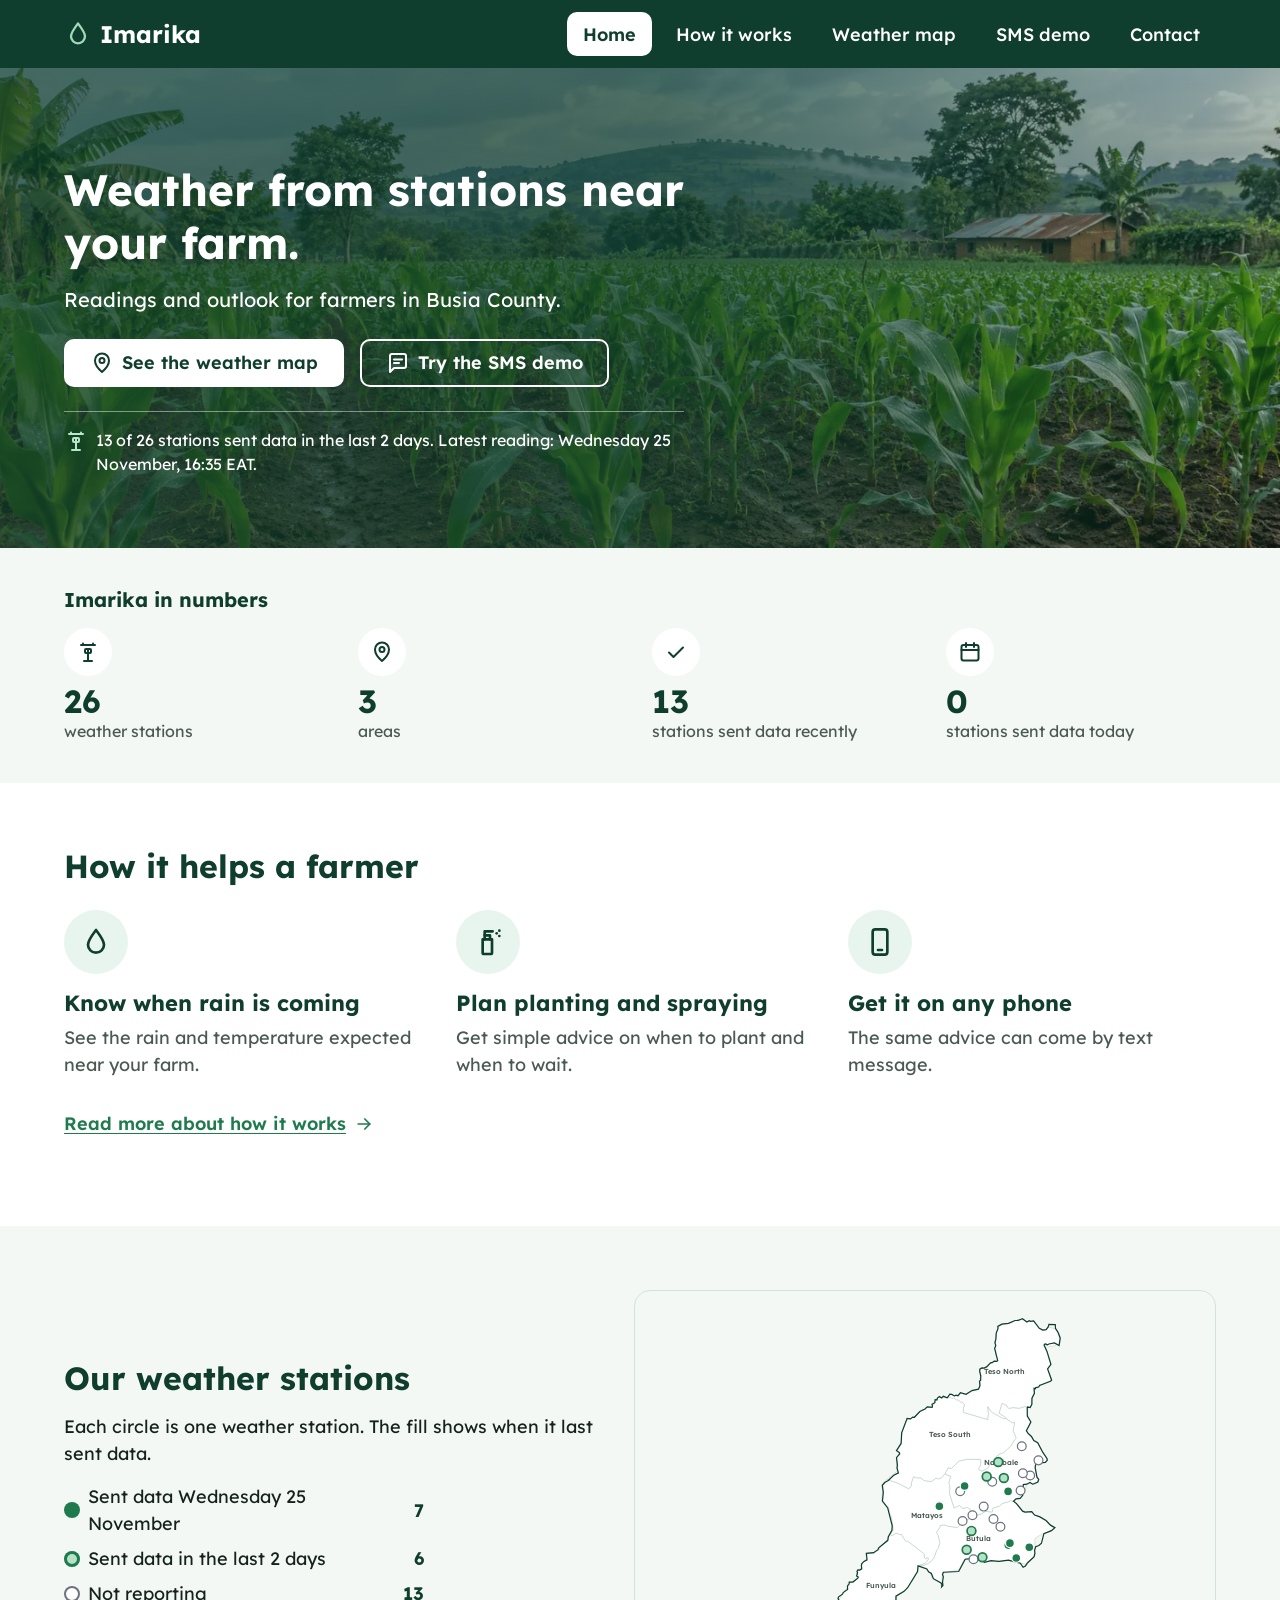
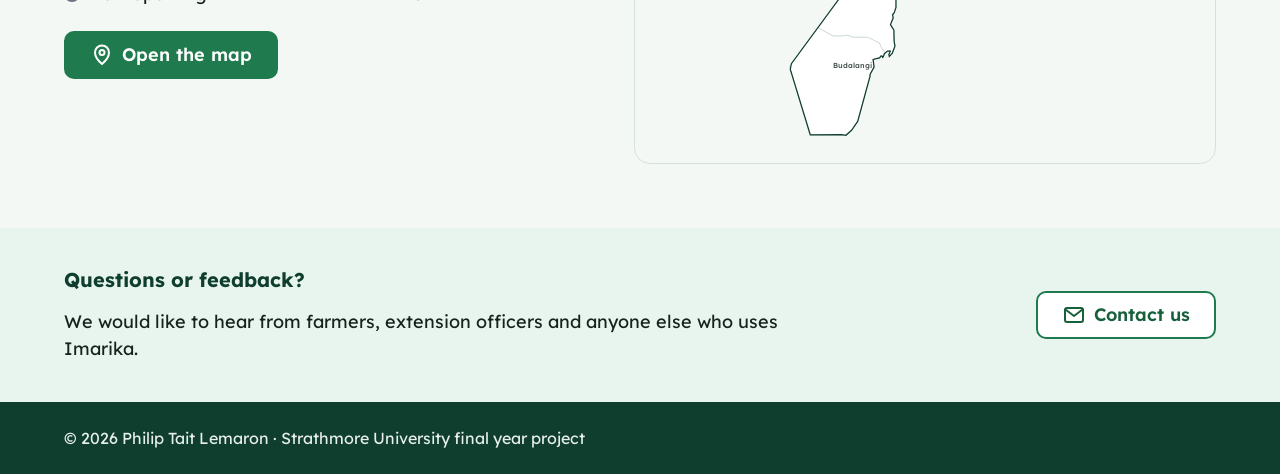
==== commit a2e61999: "style(web): add a full-bleed home hero and a slim SMS demo banner Home: the maize field is a full-bl" ====
--- a/web/index.html
+++ b/web/index.html
@@ -10,7 +10,7 @@
 <link rel="icon" href="icons/icon-192.png" type="image/png">
 <link rel="apple-touch-icon" href="icons/icon-192.png">
 <link rel="preload" href="fonts/lexend-latin-400-normal.woff2" as="font" type="font/woff2" crossorigin>
-<link rel="preload" href="img/about-field.webp" as="image" type="image/webp">
+<link rel="preload" href="img/about-field.webp" as="image" type="image/webp" fetchpriority="high">
 <link rel="stylesheet" href="css/styles.css">
 </head>
 <body data-page="home">
@@ -32,21 +32,17 @@
 </header>
 <main id="main" tabindex="-1">
 <p class="offline-note wrap" id="offline-note" role="status" hidden></p>
-<section class="band page-top home-top" aria-labelledby="hero-title">
+<!-- Full-bleed hero: the maize field is a decorative CSS background (no alt, no text in the image). -->
+<section class="band page-top hero-banner hero-home" aria-labelledby="hero-title">
   <div class="wrap">
-    <div class="page-hero">
-      <div class="page-hero-text">
-        <h1 id="hero-title">Weather from stations near your farm.</h1>
-        <p class="lead">Readings and outlook for farmers in Busia County.</p>
-        <div class="actions">
-          <a class="btn btn-primary" href="map.html"><svg class="icon" aria-hidden="true" focusable="false"><use href="img/icons.svg#pin"></use></svg><span>See the weather map</span></a>
-          <a class="btn btn-secondary" href="sms.html"><svg class="icon" aria-hidden="true" focusable="false"><use href="img/icons.svg#message"></use></svg><span>Try the SMS demo</span></a>
-        </div>
-        <p class="summary-line" id="hero-week" hidden><svg class="icon" aria-hidden="true" focusable="false"><use href="img/icons.svg#station"></use></svg><span id="hero-week-text"></span></p>
+    <div class="hero-copy">
+      <h1 id="hero-title">Weather from stations near your farm.</h1>
+      <p class="lead">Readings and outlook for farmers in Busia County.</p>
+      <div class="actions">
+        <a class="btn btn-primary" href="map.html"><svg class="icon" aria-hidden="true" focusable="false"><use href="img/icons.svg#pin"></use></svg><span>See the weather map</span></a>
+        <a class="btn btn-secondary" href="sms.html"><svg class="icon" aria-hidden="true" focusable="false"><use href="img/icons.svg#message"></use></svg><span>Try the SMS demo</span></a>
       </div>
-      <div class="page-hero-media">
-        <img src="img/about-field.webp" width="1600" height="533" fetchpriority="high" alt="Illustration of a maize field after rain in western Kenya">
-      </div>
+      <p class="summary-line" id="hero-week" hidden><svg class="icon" aria-hidden="true" focusable="false"><use href="img/icons.svg#station"></use></svg><span id="hero-week-text"></span></p>
     </div>
   </div>
 </section>
--- a/web/css/styles.css
+++ b/web/css/styles.css
@@ -129,8 +129,6 @@
 .offline-note { margin: var(--space-2) auto 0; padding: 12px var(--space-3); color: var(--text-2); }
 
 /* ---------------------------------------------------------------- Home */
-.home-top { padding-bottom: var(--space-4); }
-.hero-who { color: var(--text-2); }
 .actions { display: flex; flex-wrap: wrap; gap: var(--space-2); margin: var(--space-3) 0; }
 .summary-line { display: flex; gap: var(--space-1); align-items: flex-start; font-size: var(--fs-small); color: var(--text-2);
   padding-top: var(--space-2); border-top: 1px solid var(--border); }
@@ -313,14 +311,33 @@
 .media-intro { display: grid; grid-template-columns: minmax(0, 1fr) minmax(0, 420px); gap: var(--space-4); align-items: center; margin-bottom: var(--space-4); }
 .media-intro img { width: 100%; height: auto; border-radius: var(--radius-card); }
 
-/* Page hero shared by Home and the SMS demo: text left, the image right at the same height as the text,
-   one crop and a 16 px radius. On phones the image becomes a slim wide strip under the intro. */
-.page-hero { display: grid; grid-template-columns: minmax(0, 1fr) minmax(0, 400px); gap: var(--space-4); align-items: stretch;
-  margin-bottom: var(--space-4); }
-.page-hero-text { align-self: center; }
-.page-hero-text > :last-child { margin-bottom: 0; }
-.page-hero-media { position: relative; min-height: 180px; border-radius: var(--radius-card); overflow: hidden; background: var(--mint); }
-.page-hero-media img { position: absolute; inset: 0; width: 100%; height: 100%; object-fit: cover; object-position: 50% 40%; }
+/* Hero banners (Home and the SMS demo): a decorative photo as a CSS background, under a left-to-right
+   dark-green overlay that stays at 72% behind the text and fades to 35%, so white text keeps 4.5:1 or more
+   (checked on screenshots by tests/node/hero_contrast.test.js). Fixed padding, so nothing shifts on load. */
+.hero-banner { position: relative; isolation: isolate; overflow: hidden; color: var(--white); background-color: var(--forest);
+  background-repeat: no-repeat; background-size: cover; }
+.hero-banner h1, .hero-banner .lead { color: var(--white); }
+.hero-copy { max-width: 620px; }
+.hero-copy > :last-child { margin-bottom: 0; }
+.hero-banner .summary-line { color: var(--white); border-top-color: rgba(255, 255, 255, .45); }
+.hero-banner .summary-line .icon { color: #b8e6cb; }
+.hero-banner .btn-primary { background: var(--white); border-color: var(--white); color: var(--forest); }
+.hero-banner .btn-primary:hover { background: var(--mint); border-color: var(--mint); color: var(--forest); }
+.hero-banner .btn-secondary { background: transparent; border-color: var(--white); color: var(--white); }
+.hero-banner .btn-secondary:hover { background: rgba(255, 255, 255, .14); color: var(--white); }
+.hero-home { display: flex; align-items: center; min-height: 480px; padding: 64px 0 var(--space-4);
+  background-image: linear-gradient(90deg, rgba(15, 61, 46, .74) 0%, rgba(15, 61, 46, .74) 52%, rgba(15, 61, 46, .35) 100%),
+    url("../img/about-field.webp");
+  background-position: center, 72% 40%; }
+.hero-home .wrap { width: 100%; }
+/* The SMS banner flips the photo so the farmer stands on the right, clear of the title. */
+.hero-sms { display: flex; align-items: center; min-height: 200px; padding: var(--space-4) 0; }
+.hero-sms::before, .hero-sms::after { content: ""; position: absolute; inset: 0; z-index: -1; }
+.hero-sms::before { background: url("../img/farmer.webp") no-repeat; background-size: cover; background-position: 50% 32%; transform: scaleX(-1); }
+.hero-sms::after { background: linear-gradient(90deg, rgba(15, 61, 46, .74) 0%, rgba(15, 61, 46, .74) 52%, rgba(15, 61, 46, .35) 100%); }
+.hero-sms h1 { margin-bottom: var(--space-1); }
+.hero-sms .wrap { width: 100%; }
+.sms-band { padding-top: var(--space-4); }
 .status-table { width: 100%; border-collapse: collapse; background: var(--white); border: 1px solid var(--border); }
 .status-table th, .status-table td { text-align: left; padding: 14px 16px; border-bottom: 1px solid var(--border); vertical-align: middle; }
 .status-table thead th { background: var(--mint); color: var(--forest); font-size: 16px; }
@@ -464,7 +481,6 @@
 
 @media (max-width: 1000px) {
   .media-intro { grid-template-columns: minmax(0, 1fr); gap: var(--space-3); }
-  .page-hero { grid-template-columns: minmax(0, 1fr) minmax(0, 280px); gap: var(--space-3); }
   .sms-layout { grid-template-columns: minmax(0, 1fr); gap: 32px; }
   .phone-col { position: static; }
 }
@@ -475,8 +491,20 @@
   .phone { max-width: none; }
 }
 @media (max-width: 760px) {
-  .page-hero { grid-template-columns: minmax(0, 1fr); gap: var(--space-2); margin-bottom: var(--space-3); }
-  .page-hero-media { min-height: 0; aspect-ratio: 16 / 5; }
+  /* Phones: text spans the full width, so the overlay stays strong all the way across. */
+  .hero-home { min-height: 0; padding: var(--space-4) 0;
+    background-image: linear-gradient(90deg, rgba(15, 61, 46, .76) 0%, rgba(15, 61, 46, .68) 100%), url("../img/about-field.webp");
+    background-position: center, 80% 40%; }
+  .hero-sms { min-height: 140px; padding: var(--space-3) 0; }
+  .hero-sms::before { background-position: 50% 29%; }
+  .hero-sms::after { background: linear-gradient(90deg, rgba(15, 61, 46, .78) 0%, rgba(15, 61, 46, .68) 100%); }
+  .hero-sms h1 { font-size: 26px; }
+  .hero-sms .lead { font-size: var(--fs-small); }
+  .sms-band { padding-top: var(--space-3); }
+  /* The phone preview comes first on phones, so it is on the first screen with step 1. */
+  .sms-layout .phone-col { order: -1; }
+  .phone-screen { min-height: 0; }
+  .phone { padding: 12px; }
   .helps, .steps { grid-template-columns: minmax(0, 1fr); gap: var(--space-2); }
   .helps li, .steps li { display: grid; grid-template-columns: 64px minmax(0, 1fr); gap: 0 var(--space-2); align-items: start; }
   .helps .icon-circle, .steps .icon-circle { grid-row: 1 / 3; }
